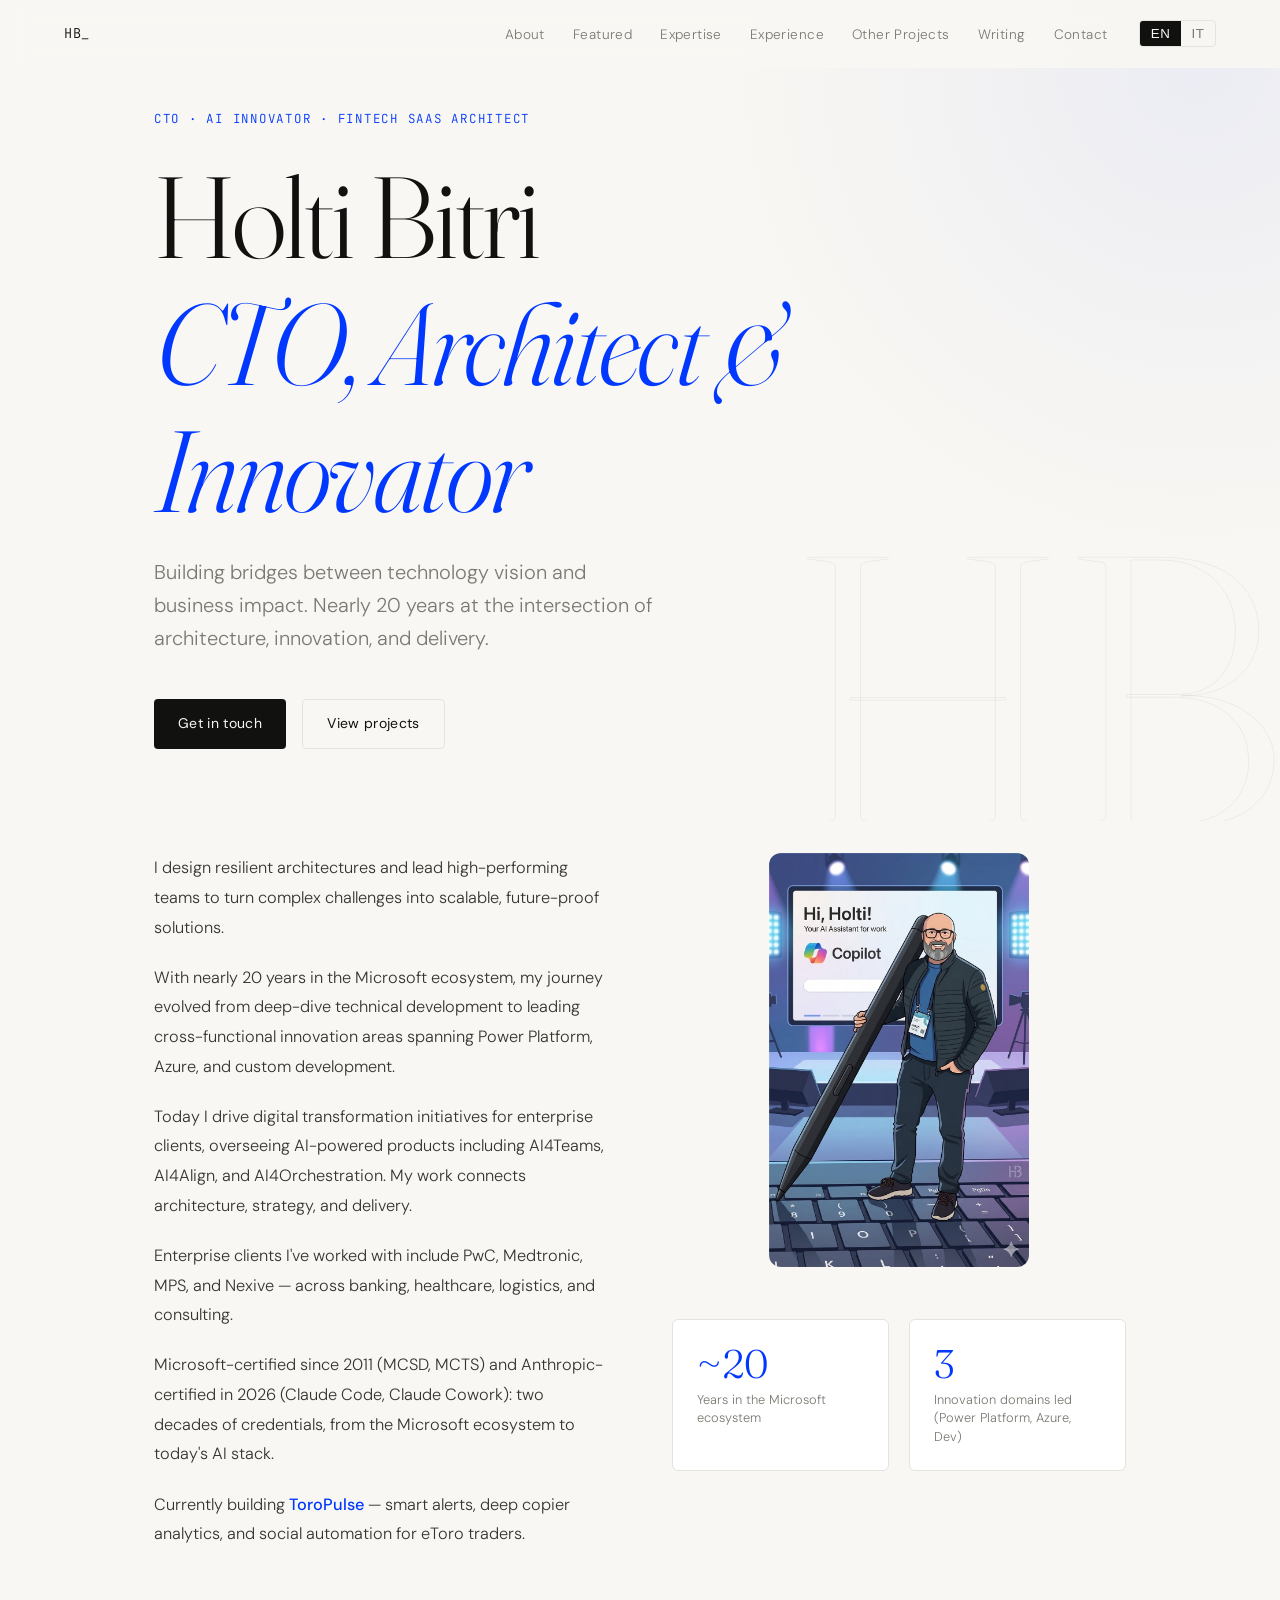
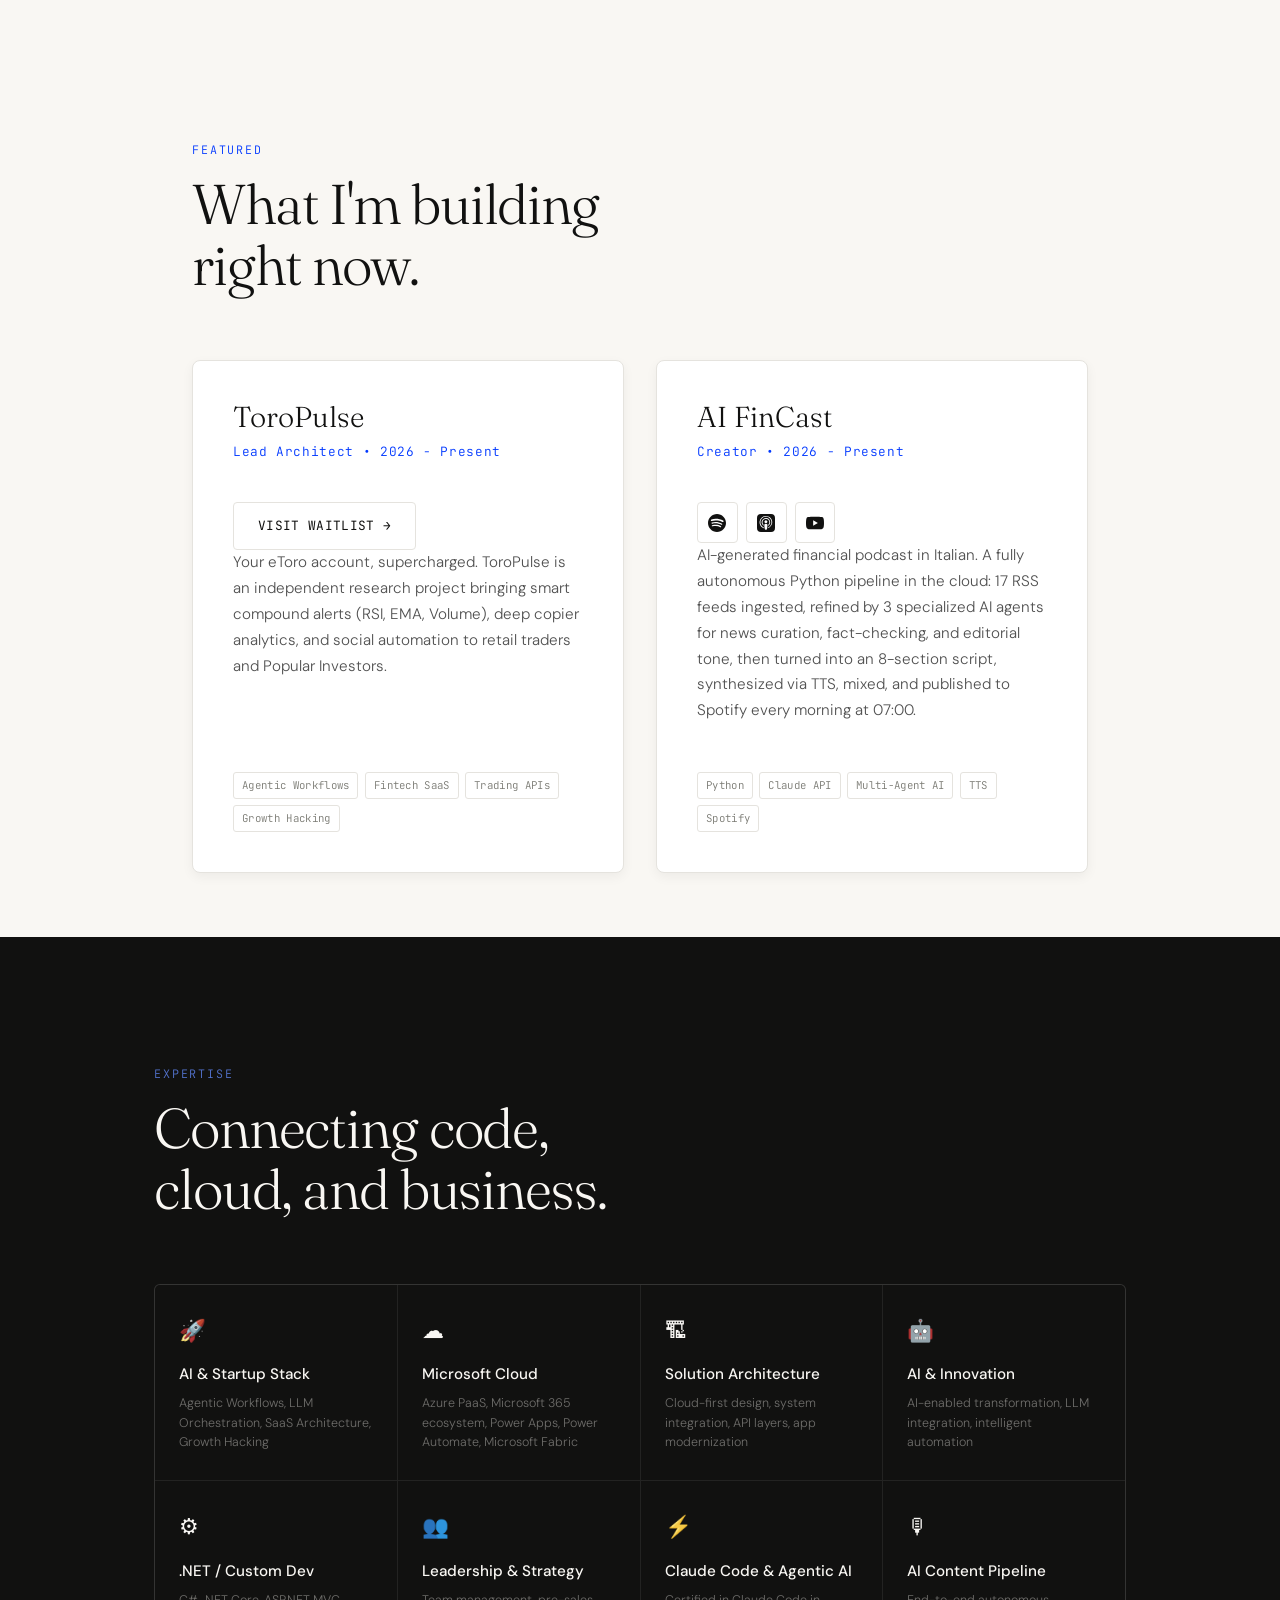
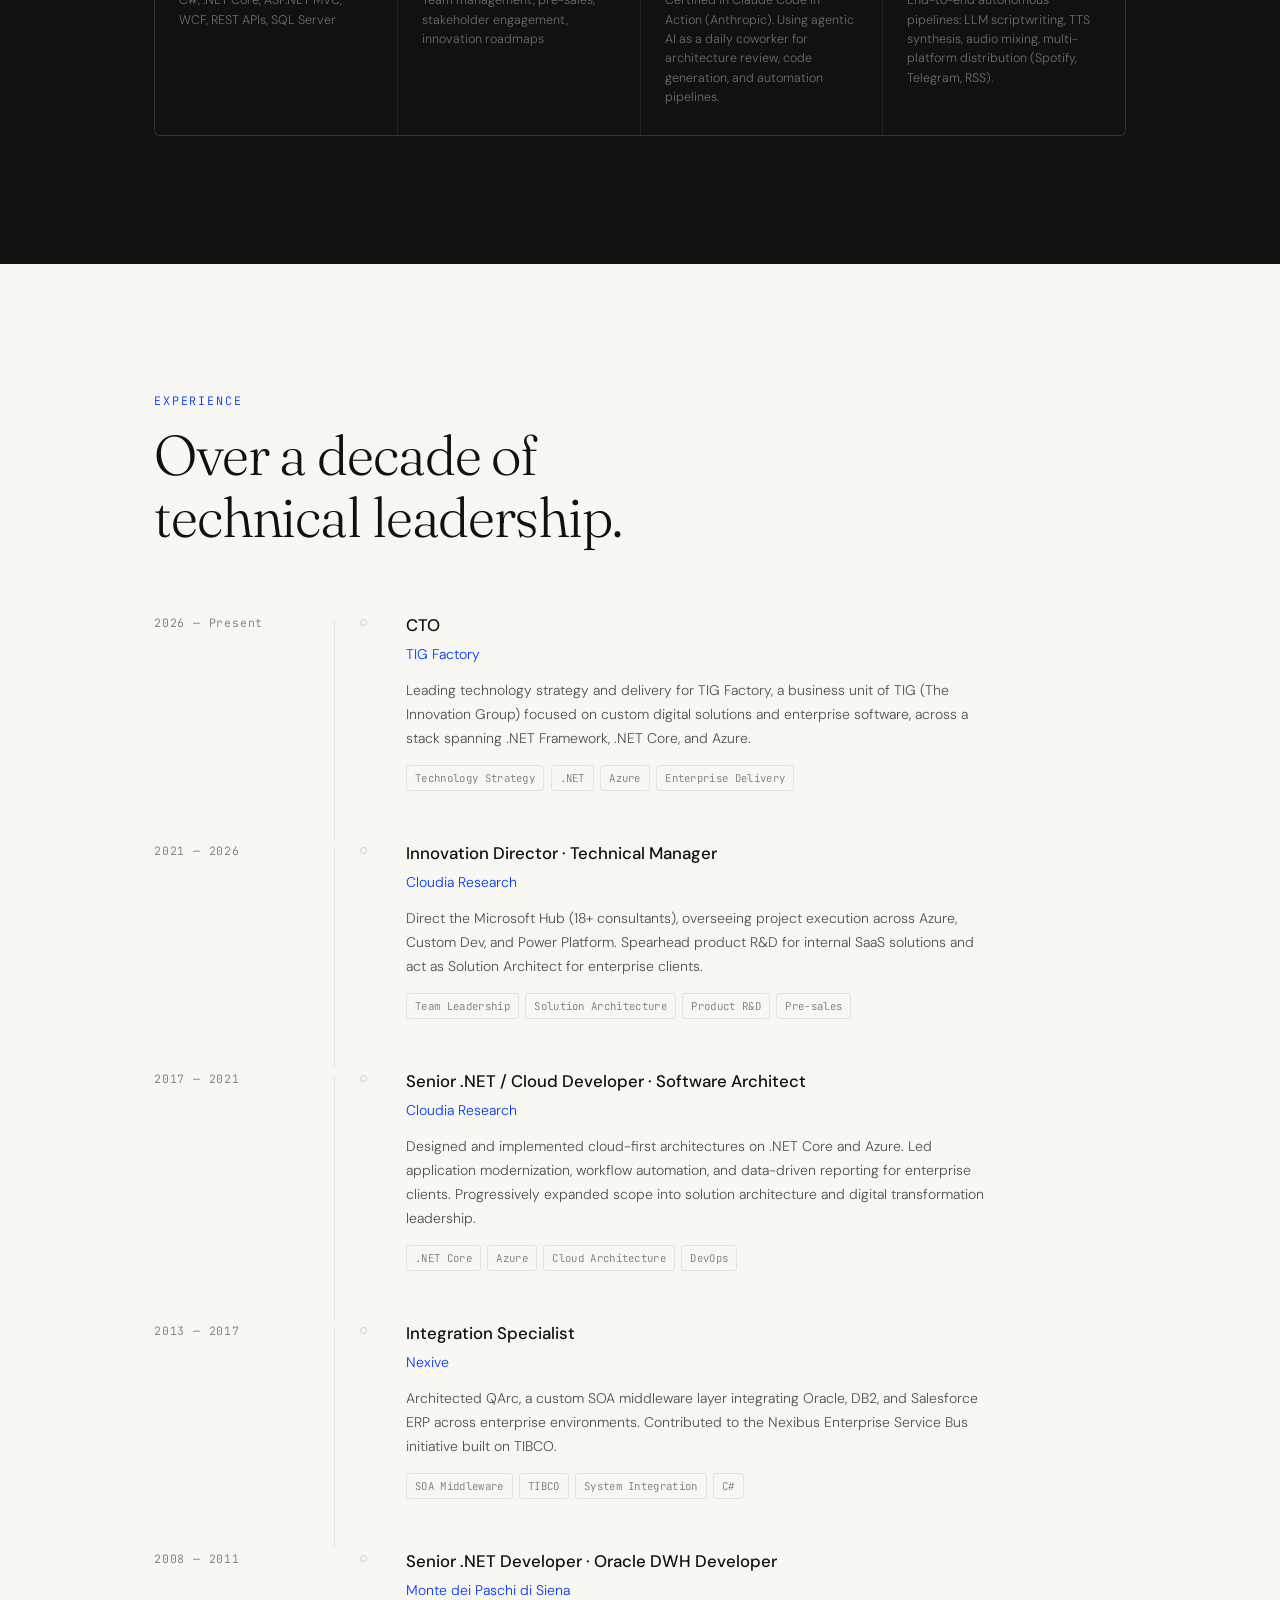
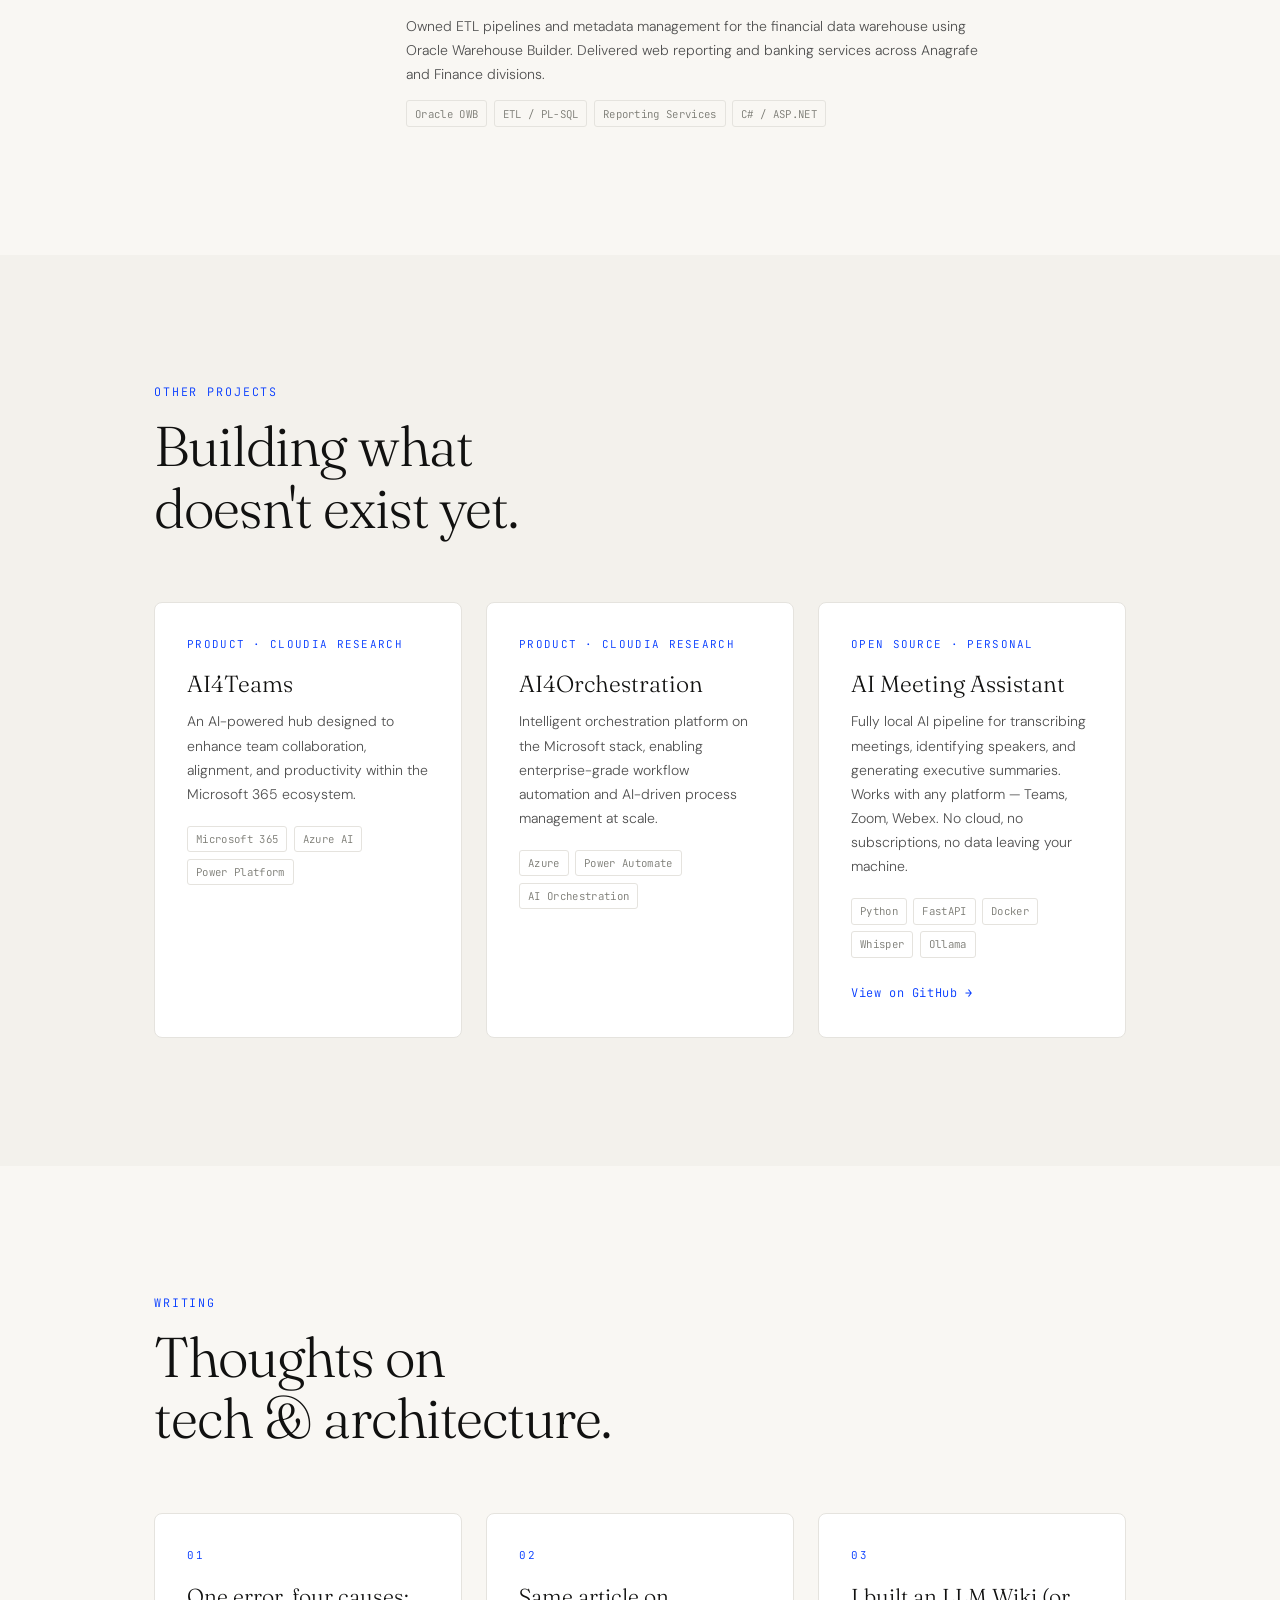
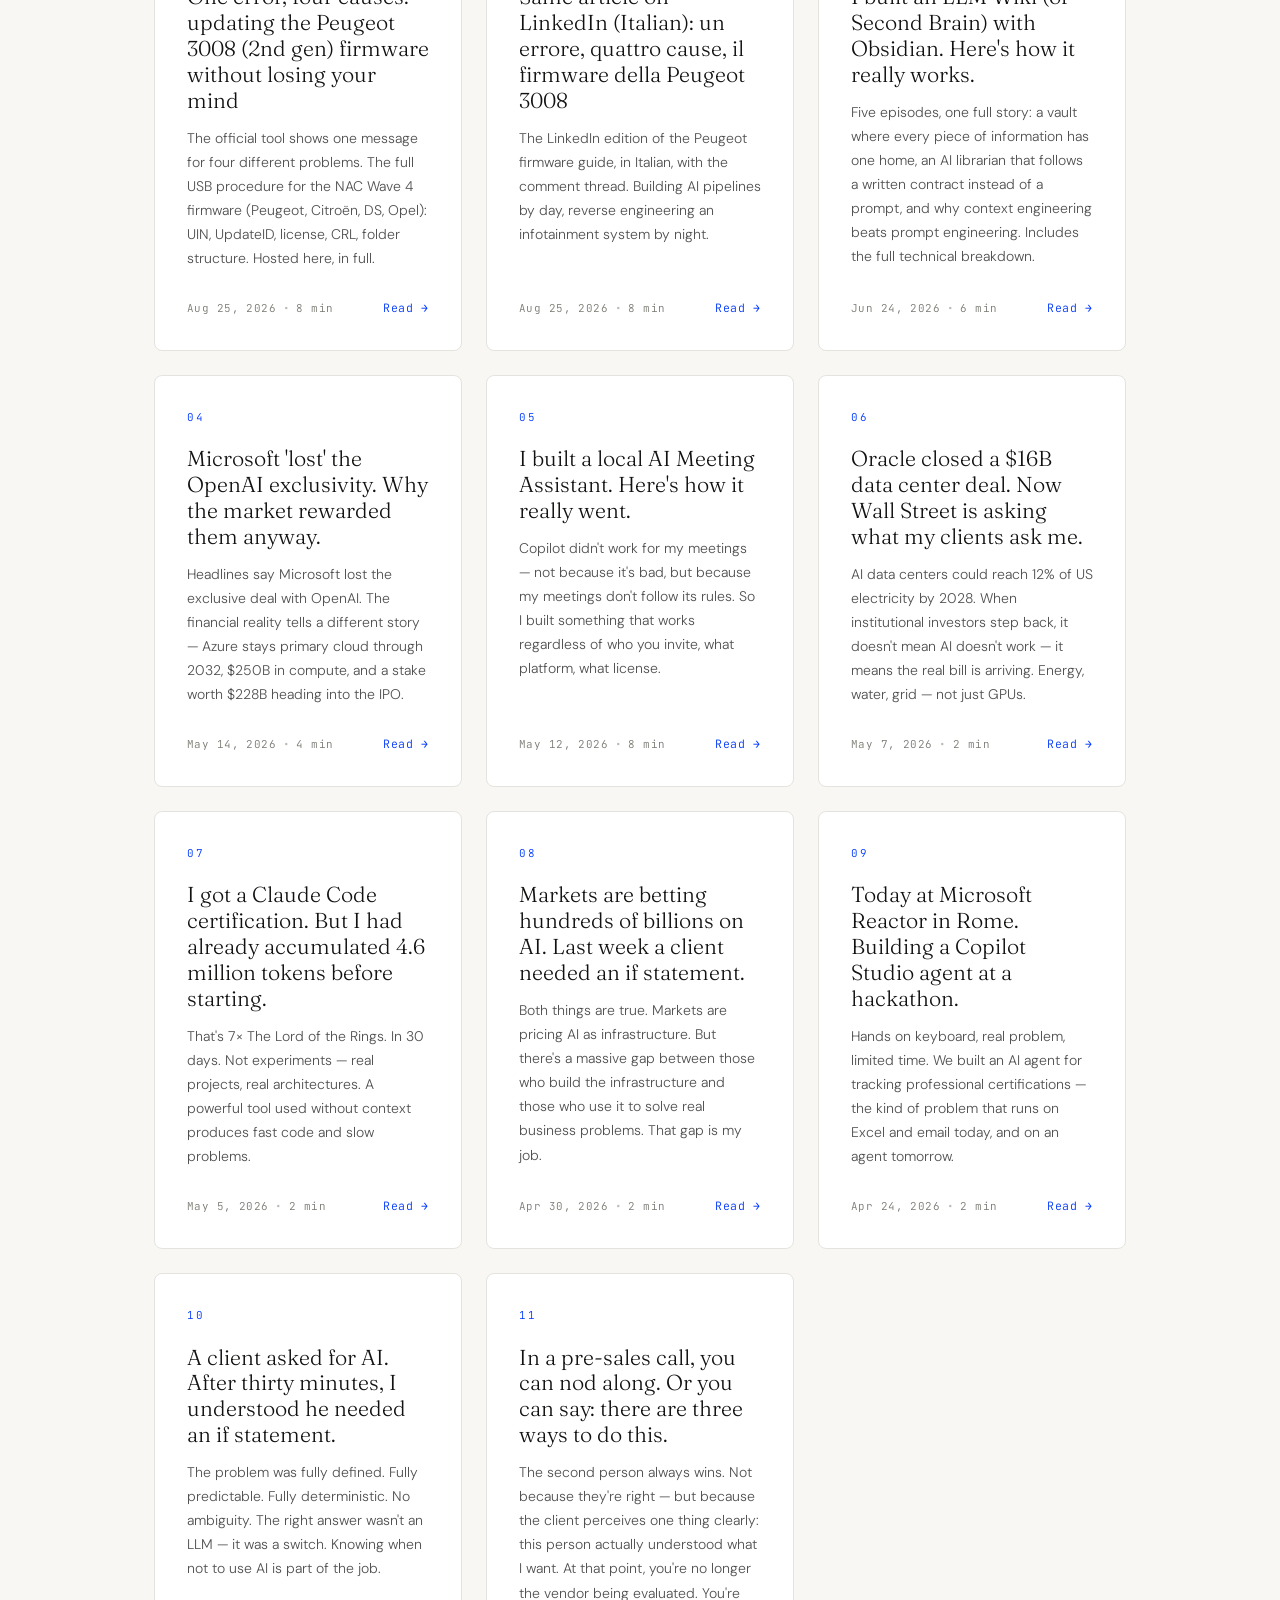
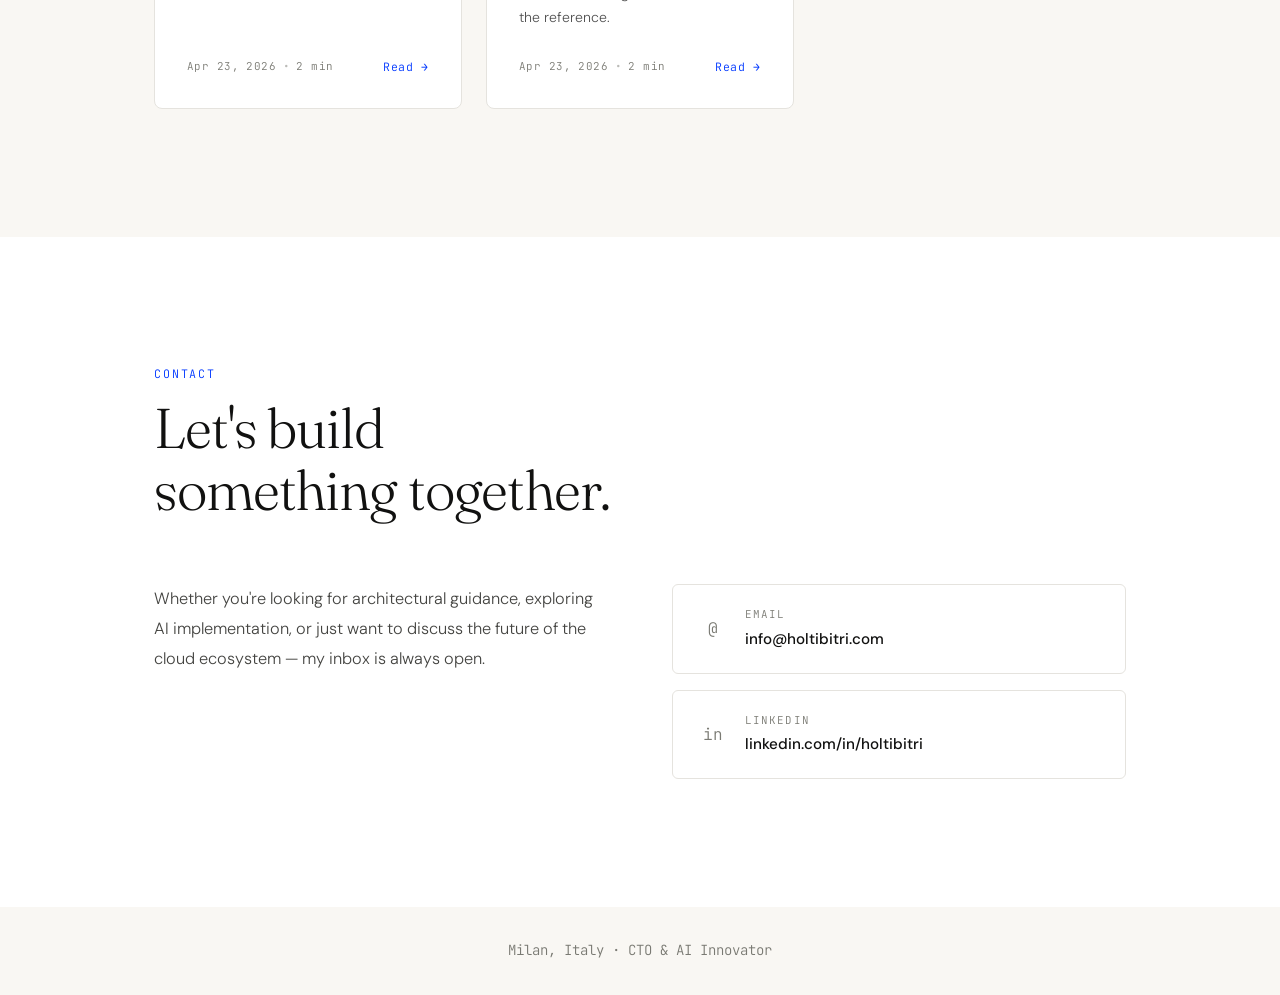
==== index.html @ cdf972e0 "feat: card FinCast con i loghi dei tre canali di ascolto (Spotify, Apple, YouTube) Tre pulsanti icon" ====
<!DOCTYPE html>
<html lang="en">
<head>
  <meta charset="UTF-8">
  <meta name="viewport" content="width=device-width, initial-scale=1.0">
  <title>Holti Bitri — CTO & AI Innovator | Fintech SaaS Architect</title>
  <meta name="description" content="CTO & AI Innovator with nearly 20 years in the Microsoft ecosystem. Building ToroPulse, a fintech SaaS for retail eToro traders, and AI FinCast, an AI-generated financial podcast. Expertise in Azure, .NET, and agentic AI.">
  <link rel="canonical" href="https://holtibitri.com/">
  <link rel="alternate" hreflang="en" href="https://holtibitri.com/">
  <link rel="alternate" hreflang="it" href="https://holtibitri.com/it/">
  <link rel="alternate" hreflang="x-default" href="https://holtibitri.com/">

  <meta property="og:type" content="website">
  <meta property="og:url" content="https://holtibitri.com/">
  <meta property="og:title" content="Holti Bitri — CTO & AI Innovator">
  <meta property="og:description" content="CTO & AI Innovator with nearly 20 years in the Microsoft ecosystem. Building ToroPulse (fintech SaaS for eToro traders) and AI FinCast, an AI-generated financial podcast.">
  <meta property="og:image" content="https://holtibitri.com/avatar.jpg">
  <meta property="og:locale" content="en_US">
  <meta property="og:locale:alternate" content="it_IT">

  <meta name="twitter:card" content="summary_large_image">
  <meta name="twitter:title" content="Holti Bitri — CTO & AI Innovator">
  <meta name="twitter:description" content="CTO & AI Innovator with nearly 20 years in the Microsoft ecosystem. Building ToroPulse (fintech SaaS for eToro traders) and AI FinCast, an AI-generated financial podcast.">
  <meta name="twitter:image" content="https://holtibitri.com/avatar.jpg">

  <link rel="preconnect" href="https://fonts.googleapis.com">
  <link rel="preconnect" href="https://fonts.gstatic.com" crossorigin>
  <link rel="icon" type="image/x-icon" href="/favicon.ico">
  <link rel="icon" type="image/png" sizes="256x256" href="/favicon.ico">
  <link rel="shortcut icon" href="/favicon.ico">
  <link href="https://fonts.googleapis.com/css2?family=Fraunces:ital,opsz,wght@0,9..144,300;0,9..144,400;1,9..144,300&family=DM+Sans:wght@300;400;500&family=JetBrains+Mono:wght@400;500&display=swap" rel="stylesheet">

  <script type="application/ld+json">
  {
    "@context": "https://schema.org",
    "@type": "Person",
    "name": "Holti Bitri",
    "jobTitle": "CTO & AI Innovator",
    "url": "https://holtibitri.com/",
    "image": "https://holtibitri.com/avatar.jpg",
    "email": "mailto:info@holtibitri.com",
    "worksFor": {
      "@type": "Organization",
      "name": "TIG Factory"
    },
    "address": {
      "@type": "PostalAddress",
      "addressLocality": "Milan",
      "addressCountry": "IT"
    },
    "sameAs": [
      "https://linkedin.com/in/holtibitri",
      "https://github.com/holtibitri-arch"
    ]
  }
  </script>

  <link rel="stylesheet" href="/css/site.css">
  <style>
    section { padding: clamp(4rem, 10vw, 8rem) 0; }

    /* ============================================
       HERO
    ============================================ */
    .hero {
      min-height: auto;
      display: flex;
      align-items: flex-start;
      padding-top: clamp(6rem, 12vh, 9rem);
      padding-bottom: clamp(4rem, 8vh, 6rem);
      position: relative;
      overflow: hidden;
    }

    .hero::before {
      content: '';
      position: absolute;
      top: -20%; right: -10%;
      width: 55%; height: 90%;
      background: radial-gradient(ellipse at 70% 30%, rgba(0, 56, 255, 0.055) 0%, transparent 68%);
      pointer-events: none;
    }

    .hero::after {
      content: 'HB';
      position: absolute;
      right: -0.02em;
      bottom: -0.15em;
      font-family: var(--font-display);
      font-size: clamp(14rem, 30vw, 28rem);
      font-weight: 300;
      color: transparent;
      -webkit-text-stroke: 1px rgba(0,0,0,0.05);
      pointer-events: none;
      line-height: 1;
      user-select: none;
    }

    .hero-inner { width: 100%; position: relative; z-index: 1; }

    .hero-eyebrow {
      font-family: var(--font-mono);
      font-size: 0.78rem;
      letter-spacing: 0.14em;
      text-transform: uppercase;
      color: var(--accent);
      margin-bottom: 1.5rem;
      opacity: 0;
      transform: translateY(12px);
      animation: fadeUp 0.7s 0.2s forwards;
    }

    .hero-name {
      font-size: clamp(3.5rem, 9vw, 8.5rem);
      font-weight: 300;
      letter-spacing: -0.025em;
      margin-bottom: 0.2em;
      opacity: 0;
      transform: translateY(16px);
      animation: fadeUp 0.8s 0.35s forwards;
    }
    .hero-name em {
      font-style: italic;
      color: var(--accent);
    }

    .hero-title {
      font-size: clamp(1rem, 2vw, 1.25rem);
      color: var(--muted);
      font-weight: 300;
      max-width: 500px;
      margin-bottom: 2.75rem;
      line-height: 1.65;
      opacity: 0;
      transform: translateY(12px);
      animation: fadeUp 0.7s 0.5s forwards;
    }

    .hero-cta {
      display: flex;
      gap: 1rem;
      flex-wrap: wrap;
      opacity: 0;
      transform: translateY(12px);
      animation: fadeUp 0.7s 0.65s forwards;
    }

    .btn {
      display: inline-flex;
      align-items: center;
      padding: 0.75rem 1.5rem;
      text-decoration: none;
      font-size: 0.875rem;
      font-weight: 400;
      border-radius: 4px;
      transition: all 0.2s;
      letter-spacing: 0.025em;
    }
    .btn-primary { background: var(--text); color: var(--bg); }
    .btn-primary:hover { background: var(--accent); }
    .btn-secondary { border: 1px solid var(--border); color: var(--text); }
    .btn-secondary:hover { border-color: var(--text); }

    .hero-scroll { display: none; }

    /* ============================================
       SECTION HEADER
    ============================================ */
    .section-header { margin-bottom: clamp(2.5rem, 5vw, 4rem); }

    .section-label {
      display: block;
      font-family: var(--font-mono);
      font-size: 0.73rem;
      letter-spacing: 0.16em;
      text-transform: uppercase;
      color: var(--accent);
      margin-bottom: 0.75rem;
    }

    .section-title {
      font-size: clamp(2rem, 5vw, 3.5rem);
      font-weight: 300;
      letter-spacing: -0.02em;
    }

    /* ============================================
       ABOUT
    ============================================ */
    .about-grid {
      display: grid;
      grid-template-columns: 1fr 1fr;
      gap: clamp(2rem, 5vw, 5rem);
      align-items: start;
    }

    .about-avatar-wrap {
      display: flex;
      justify-content: center;
      margin-bottom: 2rem;
    }

    .about-avatar {
      width: auto;
      max-width: 260px;
      height: auto;
      border-radius: 12px;
      display: block;
      transition: transform 0.3s, box-shadow 0.3s;
    }
    .about-avatar:hover {
      transform: translateY(-3px);
      box-shadow: 0 16px 48px rgba(0,0,0,0.15);
    }

    .about-text { font-size: 1.02rem; line-height: 1.82; color: #35352F; }
    .about-text p + p { margin-top: 1.25em; }

    .about-stats {
      display: grid;
      grid-template-columns: 1fr 1fr;
      gap: 1.25rem;
    }

    .stat-card {
      padding: 1.5rem;
      border: 1px solid var(--border);
      border-radius: 6px;
      background: var(--bg-card);
      transition: border-color 0.2s;
    }
    .stat-card:hover { border-color: var(--accent); }

    .stat-number {
      font-family: var(--font-display);
      font-size: 2.5rem;
      font-weight: 300;
      color: var(--accent);
      line-height: 1;
      margin-bottom: 0.4rem;
    }

    .stat-label {
      font-size: 0.8rem;
      color: var(--muted);
      line-height: 1.45;
    }

    /* ============================================
       EXPERTISE (dark section)
    ============================================ */
    #expertise {
      background: var(--text);
      color: var(--bg);
    }
    #expertise .section-label { color: rgba(100, 140, 255, 0.8); }
    #expertise .section-title { color: var(--bg); }

    .expertise-grid {
      display: grid;
      grid-template-columns: repeat(auto-fill, minmax(240px, 1fr));
      gap: 1px;
      border: 1px solid rgba(255,255,255,0.08);
      background: rgba(255,255,255,0.08);
      border-radius: 6px;
      overflow: hidden;
      margin-top: 3rem;
    }

    .expertise-item {
      background: var(--text);
      padding: 1.75rem 1.5rem;
      transition: background 0.22s;
    }
    .expertise-item:hover { background: #1c1c1b; }

    .expertise-icon {
      font-size: 1.35rem;
      margin-bottom: 0.8rem;
      display: block;
      filter: grayscale(0.2);
    }

    .expertise-name {
      font-size: 0.95rem;
      font-weight: 500;
      color: #F9F7F3;
      margin-bottom: 0.4rem;
    }

    .expertise-desc {
      font-size: 0.78rem;
      color: rgba(249, 247, 243, 0.4);
      line-height: 1.55;
    }

    /* ============================================
       EXPERIENCE
    ============================================ */
    .timeline {
      position: relative;
      padding-left: 0;
    }

    .timeline-item {
      display: grid;
      grid-template-columns: 180px 1fr;
      gap: 2rem;
      padding-bottom: 3rem;
      position: relative;
    }
    .timeline-item:last-child { padding-bottom: 0; }

    .timeline-item::after {
      content: '';
      position: absolute;
      left: 180px;
      top: 0.55rem;
      bottom: 0;
      width: 1px;
      background: var(--border);
    }
    .timeline-item:last-child::after { display: none; }

    .timeline-left { padding-top: 0.1rem; }

    .timeline-date {
      font-family: var(--font-mono);
      font-size: 0.72rem;
      color: var(--muted);
      letter-spacing: 0.07em;
      white-space: nowrap;
    }

    .timeline-right {
      padding-left: 2.5rem;
      position: relative;
    }
    .timeline-right::before {
      content: '';
      position: absolute;
      left: -0.4rem;
      top: 0.5rem;
      width: 7px; height: 7px;
      border-radius: 50%;
      background: var(--bg);
      border: 1.5px solid #ccc;
      z-index: 1;
      transition: border-color 0.2s, background 0.2s;
    }
    .timeline-item:hover .timeline-right::before {
      border-color: var(--accent);
      background: var(--accent);
    }

    .timeline-role { font-size: 1.05rem; font-weight: 500; margin-bottom: 0.2rem; }
    .timeline-company { font-size: 0.875rem; color: var(--accent); margin-bottom: 0.7rem; }

    .timeline-desc {
      font-size: 0.875rem;
      color: #505050;
      line-height: 1.72;
      max-width: 580px;
    }

    .timeline-tags {
      display: flex;
      flex-wrap: wrap;
      gap: 0.4rem;
      margin-top: 0.9rem;
    }

    .tag {
      font-family: var(--font-mono);
      font-size: 0.67rem;
      padding: 0.2rem 0.5rem;
      border: 1px solid var(--border);
      border-radius: 3px;
      color: var(--muted);
      letter-spacing: 0.03em;
    }

    /* ============================================
       PROJECTS
    ============================================ */
    #projects { background: #F3F1EC; }

    .projects-grid {
      display: grid;
      grid-template-columns: repeat(auto-fill, minmax(300px, 1fr));
      gap: 1.5rem;
      margin-top: 3rem;
    }

    .project-card {
      background: var(--bg-card);
      border: 1px solid var(--border);
      border-radius: 8px;
      padding: 2rem;
      transition: transform 0.22s, box-shadow 0.22s;
    }
    .project-card:hover {
      transform: translateY(-4px);
      box-shadow: 0 16px 48px rgba(0,0,0,0.07);
    }

    .project-type {
      font-family: var(--font-mono);
      font-size: 0.68rem;
      letter-spacing: 0.12em;
      text-transform: uppercase;
      color: var(--accent);
      margin-bottom: 1rem;
    }

    .project-title {
      font-family: var(--font-display);
      font-size: 1.45rem;
      font-weight: 300;
      margin-bottom: 0.75rem;
      line-height: 1.2;
    }

    .project-desc {
      font-size: 0.875rem;
      color: #505050;
      line-height: 1.72;
      margin-bottom: 1.25rem;
    }

    .project-stack { display: flex; flex-wrap: wrap; gap: 0.4rem; }

    /* ============================================
       FEATURED PROJECTS
    ============================================ */
    .featured-grid {
      display: grid;
      grid-template-columns: 1fr 1fr;
      gap: 2rem;
    }

    .featured-card {
      border: 1px solid var(--border);
      border-radius: 8px;
      padding: 2.5rem;
      background-color: var(--bg-card);
      transition: box-shadow 0.3s;
      box-shadow: 0 4px 12px rgba(0,0,0,0.05);
      display: flex;
      flex-direction: column;
    }
    .featured-card:hover { box-shadow: 0 16px 48px rgba(0,0,0,0.07); }
    .featured-card .timeline-tags { margin-top: auto; padding-top: 1.5rem; }

    /* ============================================
       CONTACT
    ============================================ */
    .contact-inner {
      display: grid;
      grid-template-columns: 1fr 1fr;
      gap: clamp(2rem, 5vw, 5rem);
      align-items: start;
    }

    .contact-text { font-size: 1.02rem; color: #444441; line-height: 1.82; }

    .contact-links { display: flex; flex-direction: column; gap: 1rem; }
    .contact-link {
      display: flex;
      align-items: center;
      gap: 1rem;
      padding: 1.25rem 1.5rem;
      border: 1px solid var(--border);
      border-radius: 6px;
      text-decoration: none;
      color: var(--text);
      background: var(--bg-card);
      transition: all 0.2s;
    }
    .contact-link:hover { border-color: var(--accent); }
    .contact-link:hover .contact-link-value { color: var(--accent); }

    .contact-link-icon {
      font-family: var(--font-mono);
      font-size: 1rem;
      width: 2rem;
      text-align: center;
      flex-shrink: 0;
      color: var(--muted);
    }

    .contact-link-info { flex: 1; }
    .contact-link-label {
      display: block;
      font-family: var(--font-mono);
      font-size: 0.68rem;
      letter-spacing: 0.1em;
      color: var(--muted);
      text-transform: uppercase;
      margin-bottom: 0.2rem;
    }
    .contact-link-value {
      display: block;
      font-size: 0.95rem;
      font-weight: 500;
      transition: color 0.2s;
    }

    /* ============================================
       ANIMATIONS
    ============================================ */
    @keyframes fadeUp {
      from { opacity: 0; transform: translateY(16px); }
      to   { opacity: 1; transform: translateY(0); }
    }
    .reveal {
      opacity: 0;
      transform: translateY(20px);
      transition: opacity 0.8s ease-out, transform 0.8s ease-out;
    }
    .reveal.visible { opacity: 1; transform: translateY(0); }

    /* ============================================
       WRITING
    ============================================ */
    .writing-grid {
      display: grid;
      grid-template-columns: repeat(auto-fill, minmax(300px, 1fr));
      gap: 1.5rem;
      margin-top: 3rem;
    }

    .writing-item {
      display: flex;
      flex-direction: column;
      background: var(--bg-card);
      border: 1px solid var(--border);
      border-radius: 8px;
      padding: 2rem;
      text-decoration: none;
      color: var(--text);
      transition: transform 0.22s, box-shadow 0.22s, border-color 0.22s;
    }
    .writing-item:hover {
      transform: translateY(-4px);
      box-shadow: 0 16px 48px rgba(0,0,0,0.07);
      border-color: var(--accent);
    }

    .writing-number {
      font-family: var(--font-mono);
      font-size: 0.68rem;
      letter-spacing: 0.14em;
      color: var(--accent);
      margin-bottom: 1.25rem;
    }

    .writing-title {
      font-family: var(--font-display);
      font-size: 1.35rem;
      font-weight: 300;
      line-height: 1.2;
      margin-bottom: 0.75rem;
      color: var(--text);
    }

    .writing-excerpt {
      font-size: 0.875rem;
      color: #505050;
      line-height: 1.72;
      flex: 1;
      margin-bottom: 1.75rem;
    }

    .writing-footer {
      display: flex;
      justify-content: space-between;
      align-items: center;
      margin-top: auto;
    }

    .writing-meta {
      display: flex;
      gap: 0.4rem;
      font-family: var(--font-mono);
      font-size: 0.68rem;
      color: var(--muted);
      letter-spacing: 0.04em;
    }

    .writing-cta {
      font-family: var(--font-mono);
      font-size: 0.72rem;
      color: var(--accent);
      letter-spacing: 0.06em;
      transition: letter-spacing 0.2s;
    }
    .writing-item:hover .writing-cta { letter-spacing: 0.1em; }

    .writing-empty {
      color: var(--muted);
      font-size: 0.875rem;
      font-style: italic;
      grid-column: 1 / -1;
    }

    /* ============================================
       RESPONSIVE
    ============================================ */
    @media (max-width: 768px) {
      .about-grid, .contact-inner, .featured-grid { grid-template-columns: 1fr; gap: 2.5rem; }
      .timeline-item { grid-template-columns: 1fr; gap: 0.25rem; }
      .timeline-item::after { display: none; }
      .timeline-right { padding-left: 1.25rem; }
    }
    @media (max-width: 480px) {
      .about-stats { grid-template-columns: 1fr 1fr; }
      .hero::after { display: none; }
    }
  </style>
  <script defer src="https://cloud.umami.is/script.js" data-website-id="4d89a1e3-8961-4b64-9579-4c118118822f"></script>
</head>
<body>

  <nav id="navbar">
    <a href="#" class="nav-logo">HB_</a>
    <div class="nav-right">
      <ul class="nav-links">
        <li><a href="#about" data-en="About" data-it="Chi sono">About</a></li>
        <li><a href="#featured-project" data-en="Featured" data-it="In Evidenza">Featured</a></li>
        <li><a href="#expertise" data-en="Expertise" data-it="Competenze">Expertise</a></li>
        <li><a href="#experience" data-en="Experience" data-it="Esperienza">Experience</a></li>
        <li><a href="#projects" data-en="Other Projects" data-it="Altri Progetti">Other Projects</a></li>
        <li><a href="#writing" data-en="Writing" data-it="Articoli">Writing</a></li>
        <li><a href="#contact" data-en="Contact" data-it="Contatti">Contact</a></li>
      </ul>
      <div class="lang-toggle">
        <button class="lang-btn active" data-lang="en">EN</button>
        <button class="lang-btn" data-lang="it">IT</button>
      </div>
    </div>
  </nav>

  <header id="home" class="hero">
    <div class="container hero-inner">
      <p class="hero-eyebrow" data-en="CTO &middot; AI Innovator &middot; Fintech SaaS Architect" data-it="CTO &middot; AI Innovator &middot; Architetto SaaS Fintech">
        CTO &middot; AI Innovator &middot; Fintech SaaS Architect
      </p>
      <h1 class="hero-name">
        Holti Bitri<br><em>CTO, Architect &amp; Innovator</em>
      </h1>
      <p class="hero-title" data-en="Building bridges between technology vision and business impact. Nearly 20 years at the intersection of architecture, innovation, and delivery." data-it="Connettere visione tecnologica e impatto sul business. Quasi vent'anni all'intersezione tra architettura, innovazione e delivery.">
        Building bridges between technology vision and business impact. Nearly 20 years at the intersection of architecture, innovation, and delivery.
      </p>
      <div class="hero-cta">
        <a href="#contact" class="btn btn-primary" data-en="Get in touch" data-it="Contattami">Get in touch</a>
        <a href="#featured-project" class="btn btn-secondary" data-en="View projects" data-it="Vedi progetti">View projects</a>
      </div>
    </div>
  </header>

  <section id="about" style="padding-top: 2rem;">
    <div class="container">
      <div class="about-grid">
        <div class="about-text reveal">
          <p data-en="I design resilient architectures and lead high-performing teams to turn complex challenges into scalable, future-proof solutions." data-it="Progetto architetture resilienti e guido team ad alte prestazioni per trasformare sfide complesse in soluzioni scalabili e a prova di futuro.">
            I design resilient architectures and lead high-performing teams to turn complex challenges into scalable, future-proof solutions.
          </p>
          <p data-en="With nearly 20 years in the Microsoft ecosystem, my journey evolved from deep-dive technical development to leading cross-functional innovation areas spanning Power Platform, Azure, and custom development." data-it="Con quasi vent'anni nell'ecosistema Microsoft, il mio percorso si è evoluto dallo sviluppo tecnico profondo alla guida di aree di innovazione cross-funzionali su Power Platform, Azure e sviluppo custom.">
            With nearly 20 years in the Microsoft ecosystem, my journey evolved from deep-dive technical development to leading cross-functional innovation areas spanning Power Platform, Azure, and custom development.
          </p>
          <p data-en="Today I drive digital transformation initiatives for enterprise clients, overseeing AI-powered products including AI4Teams, AI4Align, and AI4Orchestration. My work connects architecture, strategy, and delivery." data-it="Oggi coordino iniziative di trasformazione digitale per clienti enterprise, supervisionando prodotti AI come AI4Teams, AI4Align e AI4Orchestration. Il mio lavoro connette architettura, strategia e delivery.">
            Today I drive digital transformation initiatives for enterprise clients, overseeing AI-powered products including AI4Teams, AI4Align, and AI4Orchestration. My work connects architecture, strategy, and delivery.
          </p>
          <p data-en="Enterprise clients I've worked with include PwC, Medtronic, MPS, and Nexive &mdash; across banking, healthcare, logistics, and consulting." data-it="Tra i clienti enterprise con cui ho lavorato: PwC, Medtronic, MPS e Nexive &mdash; nei settori banking, healthcare, logistica e consulenza.">
            Enterprise clients I've worked with include PwC, Medtronic, MPS, and Nexive &mdash; across banking, healthcare, logistics, and consulting.
          </p>
          <p data-en="Microsoft-certified since 2011 (MCSD, MCTS) and Anthropic-certified in 2026 (Claude Code, Claude Cowork): two decades of credentials, from the Microsoft ecosystem to today's AI stack." data-it="Certificato Microsoft dal 2011 (MCSD, MCTS) e Anthropic nel 2026 (Claude Code, Claude Cowork): vent'anni di credenziali, dall'ecosistema Microsoft allo stack AI di oggi.">
            Microsoft-certified since 2011 (MCSD, MCTS) and Anthropic-certified in 2026 (Claude Code, Claude Cowork): two decades of credentials, from the Microsoft ecosystem to today's AI stack.
          </p>
          <p data-en="Currently building <a href='https://toropulse.app' target='_blank' style='color: var(--accent); text-decoration: none; font-weight: 500;'>ToroPulse</a> — smart alerts, deep copier analytics, and social automation for eToro traders." data-it="Attualmente sviluppo <a href='https://toropulse.app' target='_blank' style='color: var(--accent); text-decoration: none; font-weight: 500;'>ToroPulse</a> — alert intelligenti, analytics avanzate e automazione social per i trader su eToro.">
            Currently building <a href='https://toropulse.app' target='_blank' style='color: var(--accent); text-decoration: none; font-weight: 500;'>ToroPulse</a> — smart alerts, deep copier analytics, and social automation for eToro traders.
          </p>
        </div>
        
        <div class="about-stats reveal" style="transition-delay:0.15s">
          <div class="about-avatar-wrap" style="grid-column: 1 / -1;">
            <img src="/avatar.jpg" alt="Holti Bitri — CTO, Architect & Innovator" class="about-avatar">
          </div>
          <div class="stat-card">
            <div class="stat-number">~20</div>
            <div class="stat-label" data-en="Years in the Microsoft ecosystem" data-it="Anni nell'ecosistema Microsoft">Years in the Microsoft ecosystem</div>
          </div>
          <div class="stat-card">
            <div class="stat-number">3</div>
            <div class="stat-label" data-en="Innovation domains led (Power Platform, Azure, Dev)" data-it="Domini Innovation guidati (Power Platform, Azure, Dev)">Innovation domains led (Power Platform, Azure, Dev)</div>
          </div>
        </div>
      </div>
    </div>
  </section>

  <div class="section-divider"></div>

  <section id="featured-project" class="reveal" style="padding: 4rem 10%; background-color: var(--bg);">
    <div class="container">
      <div class="section-header">
        <span class="section-label" data-en="Featured" data-it="In Evidenza">Featured</span>
        <h2 class="section-title" data-en="What I'm building<br>right now." data-it="Cosa sto costruendo<br>ora.">What I'm building<br>right now.</h2>
      </div>
      <div class="featured-grid">
        <div class="featured-card">
          <div style="display: flex; justify-content: space-between; align-items: flex-start; flex-wrap: wrap; gap: 1rem;">
            <div>
              <h3 style="font-family: var(--font-display); font-size: 1.8rem; color: var(--text); margin-bottom: 0.5rem;">ToroPulse</h3>
              <p style="color: var(--accent); font-family: var(--font-mono); font-size: 0.8rem; margin-bottom: 1.5rem; letter-spacing: 0.05em;" data-en="Lead Architect • 2026 - Present" data-it="Lead Architect • 2026 - Present">Lead Architect • 2026 - Present</p>
            </div>
            <a href="https://toropulse.app" target="_blank" class="btn btn-secondary" style="font-family: var(--font-mono); font-size: 0.8rem; text-transform: uppercase;">Visit Waitlist &rarr;</a>
          </div>
          <p style="color: #505050; line-height: 1.7; margin-bottom: 1.5rem; font-size: 0.95rem;" data-en="Your eToro account, supercharged. ToroPulse is an independent research project bringing smart compound alerts (RSI, EMA, Volume), deep copier analytics, and social automation to retail traders and Popular Investors." data-it="Il tuo account eToro, potenziato. ToroPulse è un progetto di ricerca indipendente che porta alert tecnici composti (RSI, EMA, Volume), analytics avanzate sul copier e automazione social ai trader retail e Popular Investors.">
            Your eToro account, supercharged. ToroPulse is an independent research project bringing smart compound alerts (RSI, EMA, Volume), deep copier analytics, and social automation to retail traders and Popular Investors.
          </p>
          <div class="timeline-tags">
            <span class="tag">Agentic Workflows</span>
            <span class="tag">Fintech SaaS</span>
            <span class="tag">Trading APIs</span>
            <span class="tag">Growth Hacking</span>
          </div>
        </div>

        <div class="featured-card">
          <div style="display: flex; justify-content: space-between; align-items: flex-start; flex-wrap: wrap; gap: 1rem;">
            <div>
              <h3 style="font-family: var(--font-display); font-size: 1.8rem; color: var(--text); margin-bottom: 0.5rem;">AI FinCast</h3>
              <p style="color: var(--accent); font-family: var(--font-mono); font-size: 0.8rem; margin-bottom: 1.5rem; letter-spacing: 0.05em;" data-en="Creator • 2026 - Present" data-it="Creator • 2026 - Present">Creator • 2026 - Present</p>
            </div>
            <div style="display: flex; gap: 0.5rem; flex-wrap: wrap;">
              <a href="https://open.spotify.com/show/033j5ueQUdbVL57XTdu9TF" target="_blank" rel="noopener noreferrer" class="btn btn-secondary" style="padding: 0.65rem;" aria-label="FinCast AI - Spotify" title="Spotify"><svg width="18" height="18" viewBox="0 0 24 24" aria-hidden="true" focusable="false" fill="currentColor"><path d="M12 0C5.4 0 0 5.4 0 12s5.4 12 12 12 12-5.4 12-12S18.66 0 12 0zm5.521 17.34c-.24.359-.66.48-1.021.24-2.82-1.74-6.36-2.101-10.561-1.141-.418.122-.779-.179-.899-.539-.12-.421.18-.78.54-.9 4.56-1.021 8.52-.6 11.64 1.32.42.18.479.659.301 1.02zm1.44-3.3c-.301.42-.841.6-1.262.3-3.239-1.98-8.159-2.58-11.939-1.38-.479.12-1.02-.12-1.14-.6-.12-.48.12-1.021.6-1.141C9.6 9.9 15 10.561 18.72 12.84c.361.181.54.78.241 1.2zm.12-3.36C15.24 8.4 8.82 8.16 5.16 9.301c-.6.179-1.2-.181-1.38-.721-.18-.601.18-1.2.72-1.381 4.26-1.26 11.28-1.02 15.721 1.621.539.3.719 1.02.419 1.56-.299.421-1.02.599-1.559.3z"/></svg></a>
              <a href="https://podcasts.apple.com/us/podcast/fincast-ai/id6807076540" target="_blank" rel="noopener noreferrer" class="btn btn-secondary" style="padding: 0.65rem;" aria-label="FinCast AI - Apple Podcasts" title="Apple Podcasts"><svg width="18" height="18" viewBox="0 0 24 24" aria-hidden="true" focusable="false" fill="currentColor"><path d="M5.34 0A5.328 5.328 0 000 5.34v13.32A5.328 5.328 0 005.34 24h13.32A5.328 5.328 0 0024 18.66V5.34A5.328 5.328 0 0018.66 0zm6.525 2.568c2.336 0 4.448.902 6.056 2.587 1.224 1.272 1.912 2.619 2.264 4.392.12.59.12 2.2.007 2.864a8.506 8.506 0 01-3.24 5.296c-.608.46-2.096 1.261-2.336 1.261-.088 0-.096-.091-.056-.46.072-.592.144-.715.48-.856.536-.224 1.448-.874 2.008-1.435a7.644 7.644 0 002.008-3.536c.208-.824.184-2.656-.048-3.504-.728-2.696-2.928-4.792-5.624-5.352-.784-.16-2.208-.16-3 0-2.728.56-4.984 2.76-5.672 5.528-.184.752-.184 2.584 0 3.336.456 1.832 1.64 3.512 3.192 4.512.304.2.672.408.824.472.336.144.408.264.472.856.04.36.03.464-.056.464-.056 0-.464-.176-.896-.384l-.04-.03c-2.472-1.216-4.056-3.274-4.632-6.012-.144-.706-.168-2.392-.03-3.04.36-1.74 1.048-3.1 2.192-4.304 1.648-1.737 3.768-2.656 6.128-2.656zm.134 2.81c.409.004.803.04 1.106.106 2.784.62 4.76 3.408 4.376 6.174-.152 1.114-.536 2.03-1.216 2.88-.336.43-1.152 1.15-1.296 1.15-.023 0-.048-.272-.048-.603v-.605l.416-.496c1.568-1.878 1.456-4.502-.256-6.224-.664-.67-1.432-1.064-2.424-1.246-.64-.118-.776-.118-1.448-.008-1.02.167-1.81.562-2.512 1.256-1.72 1.704-1.832 4.342-.264 6.222l.413.496v.608c0 .336-.027.608-.06.608-.03 0-.264-.16-.512-.36l-.034-.011c-.832-.664-1.568-1.842-1.872-2.997-.184-.698-.184-2.024.008-2.72.504-1.878 1.888-3.335 3.808-4.019.41-.145 1.133-.22 1.814-.211zm-.13 2.99c.31 0 .62.06.844.178.488.253.888.745 1.04 1.259.464 1.578-1.208 2.96-2.72 2.254h-.015c-.712-.331-1.096-.956-1.104-1.77 0-.733.408-1.371 1.112-1.745.224-.117.534-.176.844-.176zm-.011 4.728c.988-.004 1.706.349 1.97.97.198.464.124 1.932-.218 4.302-.232 1.656-.36 2.074-.68 2.356-.44.39-1.064.498-1.656.288h-.003c-.716-.257-.87-.605-1.164-2.644-.341-2.37-.416-3.838-.218-4.302.262-.616.974-.966 1.97-.97z"/></svg></a>
              <a href="https://youtube.com/playlist?list=PL62zLK--DCehR0PF5Pl2Ok9Ay8Voc3Zw4" target="_blank" rel="noopener noreferrer" class="btn btn-secondary" style="padding: 0.65rem;" aria-label="FinCast AI - YouTube" title="YouTube"><svg width="18" height="18" viewBox="0 0 24 24" aria-hidden="true" focusable="false" fill="currentColor"><path d="M23.498 6.186a3.016 3.016 0 0 0-2.122-2.136C19.505 3.545 12 3.545 12 3.545s-7.505 0-9.377.505A3.017 3.017 0 0 0 .502 6.186C0 8.07 0 12 0 12s0 3.93.502 5.814a3.016 3.016 0 0 0 2.122 2.136c1.871.505 9.376.505 9.376.505s7.505 0 9.377-.505a3.015 3.015 0 0 0 2.122-2.136C24 15.93 24 12 24 12s0-3.93-.502-5.814zM9.545 15.568V8.432L15.818 12l-6.273 3.568z"/></svg></a>
            </div>
          </div>
          <p style="color: #505050; line-height: 1.7; margin-bottom: 1.5rem; font-size: 0.95rem;" data-en="AI-generated financial podcast in Italian. A fully autonomous Python pipeline in the cloud: 17 RSS feeds ingested, refined by 3 specialized AI agents for news curation, fact-checking, and editorial tone, then turned into an 8-section script, synthesized via TTS, mixed, and published to Spotify every morning at 07:00." data-it="Podcast finanziario AI-generated in italiano. Pipeline Python completamente autonoma nel cloud: 17 feed RSS ingeriti e affinati da 3 agenti AI specializzati per selezione notizie, verifica dei fatti e tono editoriale, poi trasformati in uno script in 8 sezioni, sintesi TTS, mixing audio e pubblicazione su Spotify ogni mattina alle 07:00.">
            AI-generated financial podcast in Italian. A fully autonomous Python pipeline in the cloud: 17 RSS feeds ingested, refined by 3 specialized AI agents for news curation, fact-checking, and editorial tone, then turned into an 8-section script, synthesized via TTS, mixed, and published to Spotify every morning at 07:00.
          </p>
          <div class="timeline-tags">
            <span class="tag">Python</span>
            <span class="tag">Claude API</span>
            <span class="tag">Multi-Agent AI</span>
            <span class="tag">TTS</span>
            <span class="tag">Spotify</span>
          </div>
        </div>
      </div>
    </div>
  </section>

  <section id="expertise">
    <div class="container">
      <div class="section-header reveal">
        <span class="section-label" data-en="Expertise" data-it="Competenze">Expertise</span>
        <h2 class="section-title" data-en="Connecting code,<br>cloud, and business." data-it="Connettere codice,<br>cloud e business.">Connecting code,<br>cloud, and business.</h2>
      </div>
      <div class="expertise-grid reveal">
        
        <div class="expertise-item">
          <span class="expertise-icon">🚀</span>
          <div class="expertise-name" data-en="AI &amp; Startup Stack" data-it="AI &amp; Startup Stack">AI &amp; Startup Stack</div>
          <div class="expertise-desc" data-en="Agentic Workflows, LLM Orchestration, SaaS Architecture, Growth Hacking" data-it="Agentic Workflows, LLM Orchestration, Architettura SaaS, Growth Hacking">Agentic Workflows, LLM Orchestration, SaaS Architecture, Growth Hacking</div>
        </div>

        <div class="expertise-item">
          <span class="expertise-icon">☁</span>
          <div class="expertise-name" data-en="Microsoft Cloud" data-it="Microsoft Cloud">Microsoft Cloud</div>
          <div class="expertise-desc" data-en="Azure PaaS, Microsoft 365 ecosystem, Power Apps, Power Automate, Microsoft Fabric" data-it="Azure PaaS, ecosistema Microsoft 365, Power Apps, Power Automate, Microsoft Fabric">Azure PaaS, Microsoft 365 ecosystem, Power Apps, Power Automate, Microsoft Fabric</div>
        </div>
        <div class="expertise-item">
          <span class="expertise-icon">🏗</span>
          <div class="expertise-name" data-en="Solution Architecture" data-it="Solution Architecture">Solution Architecture</div>
          <div class="expertise-desc" data-en="Cloud-first design, system integration, API layers, app modernization" data-it="Design cloud-first, integrazione sistemi, layer API, modernizzazione app">Cloud-first design, system integration, API layers, app modernization</div>
        </div>
        <div class="expertise-item">
          <span class="expertise-icon">🤖</span>
          <div class="expertise-name" data-en="AI &amp; Innovation" data-it="AI &amp; Innovazione">AI &amp; Innovation</div>
          <div class="expertise-desc" data-en="AI-enabled transformation, LLM integration, intelligent automation" data-it="Trasformazione AI-enabled, integrazione LLM, automazione intelligente">AI-enabled transformation, LLM integration, intelligent automation</div>
        </div>
        <div class="expertise-item">
          <span class="expertise-icon">⚙</span>
          <div class="expertise-name" data-en=".NET / Custom Dev" data-it=".NET / Sviluppo Custom">.NET / Custom Dev</div>
          <div class="expertise-desc" data-en="C#, .NET Core, ASP.NET MVC, WCF, REST APIs, SQL Server" data-it="C#, .NET Core, ASP.NET MVC, WCF, REST API, SQL Server">C#, .NET Core, ASP.NET MVC, WCF, REST APIs, SQL Server</div>
        </div>
        <div class="expertise-item">
          <span class="expertise-icon">👥</span>
          <div class="expertise-name" data-en="Leadership &amp; Strategy" data-it="Leadership &amp; Strategia">Leadership &amp; Strategy</div>
          <div class="expertise-desc" data-en="Team management, pre-sales, stakeholder engagement, innovation roadmaps" data-it="Team management, pre-sales, stakeholder engagement, roadmap d'innovazione">Team management, pre-sales, stakeholder engagement, innovation roadmaps</div>
        </div>
        <div class="expertise-item">
          <span class="expertise-icon">⚡</span>
          <div class="expertise-name" data-en="Claude Code &amp; Agentic AI" data-it="Claude Code &amp; Agentic AI">Claude Code &amp; Agentic AI</div>
          <div class="expertise-desc" data-en="Certified in Claude Code in Action (Anthropic). Using agentic AI as a daily coworker for architecture review, code generation, and automation pipelines." data-it="Certificato Claude Code in Action (Anthropic). AI agentica come collaboratore quotidiano per architetture, generazione di codice e pipeline di automazione.">Certified in Claude Code in Action (Anthropic). Using agentic AI as a daily coworker for architecture review, code generation, and automation pipelines.</div>
        </div>

        <div class="expertise-item">
          <span class="expertise-icon">🎙</span>
          <div class="expertise-name" data-en="AI Content Pipeline" data-it="AI Content Pipeline">AI Content Pipeline</div>
          <div class="expertise-desc" data-en="End-to-end autonomous pipelines: LLM scriptwriting, TTS synthesis, audio mixing, multi-platform distribution (Spotify, Telegram, RSS)." data-it="Pipeline autonome end-to-end: scriptwriting LLM, sintesi TTS, mixing audio, distribuzione multi-piattaforma (Spotify, Telegram, RSS).">End-to-end autonomous pipelines: LLM scriptwriting, TTS synthesis, audio mixing, multi-platform distribution (Spotify, Telegram, RSS).</div>
        </div>
      </div>
    </div>
  </section>

  <section id="experience">
    <div class="container">
      <div class="section-header reveal">
        <span class="section-label" data-en="Experience" data-it="Esperienza">Experience</span>
        <h2 class="section-title" data-en="Over a decade of<br>technical leadership." data-it="Oltre un decennio di<br>leadership tecnica.">Over a decade of<br>technical leadership.</h2>
      </div>

      <div class="timeline">
        <!-- <div class="timeline-item reveal"> -->
          <!-- <div class="timeline-left"> -->
            <!-- <div class="timeline-date">2026 &mdash; Present</div> -->
          <!-- </div> -->
          <!-- <div class="timeline-right"> -->
            <!-- <div class="timeline-role" data-en="Builder &amp; Architect" data-it="Builder &amp; Architect">Builder &amp; Architect</div> -->
            <!-- <div class="timeline-company">ToroPulse.app</div> -->
            <!-- <div class="timeline-desc" data-en="Architecting and bootstrapping a SaaS platform for retail traders. Implementing AI-driven agentic workflows, API integrations with financial markets, and automated lead generation funnels." data-it="Sviluppo e lancio di una piattaforma SaaS per trader retail. Implementazione di flussi di lavoro guidati dall'AI (Agentic Workflows), integrazioni API con i mercati finanziari e funnel automatizzati di lead generation."> -->
              <!-- Architecting and bootstrapping a SaaS platform for retail traders. Implementing AI-driven agentic workflows, API integrations with financial markets, and automated lead generation funnels. -->
            <!-- </div> -->
            <!-- <div class="timeline-tags"> -->
              <!-- <span class="tag">AI Agents</span> -->
              <!-- <span class="tag">SaaS Architecture</span> -->
              <!-- <span class="tag">Trading APIs</span> -->
              <!-- <span class="tag">Growth Hacking</span> -->
            <!-- </div> -->
          <!-- </div> -->
        <!-- </div> -->

        <div class="timeline-item reveal" style="transition-delay:0.05s">
          <div class="timeline-left">
            <div class="timeline-date">2026 &mdash; Present</div>
          </div>
          <div class="timeline-right">
            <div class="timeline-role" data-en="CTO" data-it="CTO">CTO</div>
            <div class="timeline-company">TIG Factory</div>
            <div class="timeline-desc" data-en="Leading technology strategy and delivery for TIG Factory, a business unit of TIG (The Innovation Group) focused on custom digital solutions and enterprise software, across a stack spanning .NET Framework, .NET Core, and Azure." data-it="Guido la strategia tecnologica e la delivery di TIG Factory, business unit di TIG (The Innovation Group) dedicata a soluzioni digitali custom e software enterprise, su uno stack che spazia da .NET Framework a .NET Core e Azure.">
              Leading technology strategy and delivery for TIG Factory, a business unit of TIG (The Innovation Group) focused on custom digital solutions and enterprise software, across a stack spanning .NET Framework, .NET Core, and Azure.
            </div>
            <div class="timeline-tags">
              <span class="tag">Technology Strategy</span>
              <span class="tag">.NET</span>
              <span class="tag">Azure</span>
              <span class="tag">Enterprise Delivery</span>
            </div>
          </div>
        </div>

        <div class="timeline-item reveal" style="transition-delay:0.1s">
          <div class="timeline-left">
            <div class="timeline-date">2021 &mdash; 2026</div>
          </div>
          <div class="timeline-right">
            <div class="timeline-role" data-en="Innovation Director · Technical Manager" data-it="Innovation Director · Technical Manager">Innovation Director &middot; Technical Manager</div>
            <div class="timeline-company">Cloudia Research</div>
            <div class="timeline-desc" data-en="Direct the Microsoft Hub (18+ consultants), overseeing project execution across Azure, Custom Dev, and Power Platform. Spearhead product R&amp;D for internal SaaS solutions and act as Solution Architect for enterprise clients." data-it="Direzione del Microsoft Hub (18+ consulenti) e supervisione dell'esecuzione progetti su Azure, Custom Dev e Power Platform. Guida dell'R&amp;D per prodotti SaaS interni e ruolo di Solution Architect per clienti enterprise.">
              Direct the Microsoft Hub (18+ consultants), overseeing project execution across Azure, Custom Dev, and Power Platform. Spearhead product R&amp;D for internal SaaS solutions and act as Solution Architect for enterprise clients.
            </div>
            <div class="timeline-tags">
              <span class="tag">Team Leadership</span>
              <span class="tag">Solution Architecture</span>
              <span class="tag">Product R&amp;D</span>
              <span class="tag">Pre-sales</span>
            </div>
          </div>
        </div>

        <div class="timeline-item reveal" style="transition-delay:0.2s">
          <div class="timeline-left">
            <div class="timeline-date">2017 &mdash; 2021</div>
          </div>
          <div class="timeline-right">
            <div class="timeline-role" data-en="Senior .NET / Cloud Developer · Software Architect" data-it="Senior .NET / Cloud Developer · Software Architect">Senior .NET / Cloud Developer &middot; Software Architect</div>
            <div class="timeline-company">Cloudia Research</div>
            <div class="timeline-desc" data-en="Designed and implemented cloud-first architectures on .NET Core and Azure. Led application modernization, workflow automation, and data-driven reporting for enterprise clients. Progressively expanded scope into solution architecture and digital transformation leadership." data-it="Progettazione e implementazione di architetture cloud-first su .NET Core e Azure. Modernizzazione applicativa, automazione workflow e reportistica data-driven per clienti enterprise. Espansione progressiva verso solution architecture e leadership nella trasformazione digitale.">
              Designed and implemented cloud-first architectures on .NET Core and Azure. Led application modernization, workflow automation, and data-driven reporting for enterprise clients. Progressively expanded scope into solution architecture and digital transformation leadership.
            </div>
            <div class="timeline-tags">
              <span class="tag">.NET Core</span>
              <span class="tag">Azure</span>
              <span class="tag">Cloud Architecture</span>
              <span class="tag">DevOps</span>
            </div>
          </div>
        </div>

        <div class="timeline-item reveal" style="transition-delay:0.3s">
          <div class="timeline-left">
            <div class="timeline-date">2013 &mdash; 2017</div>
          </div>
          <div class="timeline-right">
            <div class="timeline-role" data-en="Integration Specialist" data-it="Integration Specialist">Integration Specialist</div>
            <div class="timeline-company">Nexive</div>
            <div class="timeline-desc" data-en="Architected QArc, a custom SOA middleware layer integrating Oracle, DB2, and Salesforce ERP across enterprise environments. Contributed to the Nexibus Enterprise Service Bus initiative built on TIBCO." data-it="Progettato QArc, middleware SOA custom per l'integrazione di Oracle, DB2 e Salesforce ERP. Partecipazione al progetto Nexibus — Enterprise Service Bus su TIBCO.">
              Architected QArc, a custom SOA middleware layer integrating Oracle, DB2, and Salesforce ERP across enterprise environments. Contributed to the Nexibus Enterprise Service Bus initiative built on TIBCO.
            </div>
            <div class="timeline-tags">
              <span class="tag">SOA Middleware</span>
              <span class="tag">TIBCO</span>
              <span class="tag">System Integration</span>
              <span class="tag">C#</span>
            </div>
          </div>
        </div>

        <div class="timeline-item reveal" style="transition-delay:0.4s">
          <div class="timeline-left">
            <div class="timeline-date">2008 &mdash; 2011</div>
          </div>
          <div class="timeline-right">
            <div class="timeline-role" data-en="Senior .NET Developer · Oracle DWH Developer" data-it="Senior .NET Developer · Oracle DWH Developer">Senior .NET Developer &middot; Oracle DWH Developer</div>
            <div class="timeline-company">Monte dei Paschi di Siena</div>
            <div class="timeline-desc" data-en="Owned ETL pipelines and metadata management for the financial data warehouse using Oracle Warehouse Builder. Delivered web reporting and banking services across Anagrafe and Finance divisions." data-it="Responsabile di pipeline ETL e gestione metadati per il data warehouse finanziario su Oracle Warehouse Builder. Reportistica web e servizi bancari nelle divisioni Anagrafe e Finanza.">
              Owned ETL pipelines and metadata management for the financial data warehouse using Oracle Warehouse Builder. Delivered web reporting and banking services across Anagrafe and Finance divisions.
            </div>
            <div class="timeline-tags">
              <span class="tag">Oracle OWB</span>
              <span class="tag">ETL / PL-SQL</span>
              <span class="tag">Reporting Services</span>
              <span class="tag">C# / ASP.NET</span>
            </div>
          </div>
        </div>

      </div>
    </div>
  </section>

  <div class="section-divider"></div>

  <section id="projects">
    <div class="container">
      <div class="section-header reveal">
        <span class="section-label" data-en="Other Projects" data-it="Altri Progetti">Other Projects</span>
        <h2 class="section-title" data-en="Building what<br>doesn't exist yet." data-it="Costruire ciò che<br>non esiste ancora.">Building what<br>doesn't exist yet.</h2>
      </div>

      <div class="projects-grid">
        <div class="project-card reveal">
          <div class="project-type" data-en="Product · Cloudia Research" data-it="Prodotto · Cloudia Research">Product · Cloudia Research</div>
          <h3 class="project-title">AI4Teams</h3>
          <p class="project-desc" data-en="An AI-powered hub designed to enhance team collaboration, alignment, and productivity within the Microsoft 365 ecosystem." data-it="Un hub basato su AI progettato per migliorare la collaborazione, l'allineamento e la produttività dei team nell'ecosistema Microsoft 365.">
            An AI-powered hub designed to enhance team collaboration, alignment, and productivity within the Microsoft 365 ecosystem.
          </p>
          <div class="project-stack">
            <span class="tag">Microsoft 365</span>
            <span class="tag">Azure AI</span>
            <span class="tag">Power Platform</span>
          </div>
        </div>

        <div class="project-card reveal" style="transition-delay:0.2s">
          <div class="project-type" data-en="Product · Cloudia Research" data-it="Prodotto · Cloudia Research">Product · Cloudia Research</div>
          <h3 class="project-title">AI4Orchestration</h3>
          <p class="project-desc" data-en="Intelligent orchestration platform on the Microsoft stack, enabling enterprise-grade workflow automation and AI-driven process management at scale." data-it="Piattaforma di orchestrazione intelligente su stack Microsoft per automazione workflow enterprise e gestione AI-driven dei processi su larga scala.">
            Intelligent orchestration platform on the Microsoft stack, enabling enterprise-grade workflow automation and AI-driven process management at scale.
          </p>
          <div class="project-stack">
            <span class="tag">Azure</span>
            <span class="tag">Power Automate</span>
            <span class="tag">AI Orchestration</span>
          </div>
        </div>

        <div class="project-card reveal" style="transition-delay:0.4s">
          <div class="project-type" data-en="Open Source · Personal" data-it="Open Source · Personale">Open Source · Personal</div>
          <h3 class="project-title">AI Meeting Assistant</h3>
          <p class="project-desc" data-en="Fully local AI pipeline for transcribing meetings, identifying speakers, and generating executive summaries. Works with any platform — Teams, Zoom, Webex. No cloud, no subscriptions, no data leaving your machine." data-it="Pipeline AI completamente locale per trascrivere riunioni, identificare gli speaker e generare report esecutivi. Funziona su qualsiasi piattaforma: Teams, Zoom, Webex. Nessun cloud, nessun abbonamento, i dati non escono dalla macchina.">
            Fully local AI pipeline for transcribing meetings, identifying speakers, and generating executive summaries. Works with any platform — Teams, Zoom, Webex. No cloud, no subscriptions, no data leaving your machine.
          </p>
          <div class="project-stack">
            <span class="tag">Python</span>
            <span class="tag">FastAPI</span>
            <span class="tag">Docker</span>
            <span class="tag">Whisper</span>
            <span class="tag">Ollama</span>
          </div>
          <div style="margin-top: 1.25rem;">
            <a href="https://github.com/holtibitri-arch/AI-Meeting-Assistant" target="_blank" rel="noopener noreferrer" style="font-family: var(--font-mono); font-size: 0.75rem; color: var(--accent); text-decoration: none; letter-spacing: 0.05em;" data-en="View on GitHub &rarr;" data-it="Vedi su GitHub &rarr;">View on GitHub &rarr;</a>
          </div>
        </div>
      </div>
    </div>
  </section>

  <section id="writing">
    <div class="container">
      <div class="section-header reveal">
        <span class="section-label" data-en="Writing" data-it="Articoli">Writing</span>
        <h2 class="section-title" data-en="Thoughts on<br>tech & architecture." data-it="Riflessioni su<br>tech & architettura.">Thoughts on<br>tech & architecture.</h2>
      </div>

      <div class="writing-grid reveal" id="posts-grid">
        <a href="/articles/peugeot-3008-firmware-update-error/" class="writing-item">
          <div class="writing-number">01</div>
          <h3 class="writing-title">One error, four causes: updating the Peugeot 3008 (2nd gen) firmware without losing your mind</h3>
          <p class="writing-excerpt">The official tool shows one message for four different problems. The full USB procedure for the NAC Wave 4 firmware (Peugeot, Citroën, DS, Opel): UIN, UpdateID, license, CRL, folder structure. Hosted here, in full.</p>
          <div class="writing-footer">
            <div class="writing-meta"><span>Aug 25, 2026</span><span style="opacity:0.5">&bull;</span><span>8 min</span></div>
            <span class="writing-cta">Read &rarr;</span>
          </div>
        </a>
        <a href="https://www.linkedin.com/pulse/un-errore-quattro-cause-aggiornare-il-firmware-della-peugeot-bitri-yzhue" target="_blank" rel="noopener noreferrer" class="writing-item">
          <div class="writing-number">02</div>
          <h3 class="writing-title">Same article on LinkedIn (Italian): un errore, quattro cause, il firmware della Peugeot 3008</h3>
          <p class="writing-excerpt">The LinkedIn edition of the Peugeot firmware guide, in Italian, with the comment thread. Building AI pipelines by day, reverse engineering an infotainment system by night.</p>
          <div class="writing-footer">
            <div class="writing-meta"><span>Aug 25, 2026</span><span style="opacity:0.5">&bull;</span><span>8 min</span></div>
            <span class="writing-cta">Read &rarr;</span>
          </div>
        </a>
        <a href="https://www.linkedin.com/pulse/ho-costruito-una-llm-wiki-o-second-brain-con-obsidian-holti-bitri-74the/" target="_blank" rel="noopener noreferrer" class="writing-item">
          <div class="writing-number">03</div>
          <h3 class="writing-title">I built an LLM Wiki (or Second Brain) with Obsidian. Here's how it really works.</h3>
          <p class="writing-excerpt">Five episodes, one full story: a vault where every piece of information has one home, an AI librarian that follows a written contract instead of a prompt, and why context engineering beats prompt engineering. Includes the full technical breakdown.</p>
          <div class="writing-footer">
            <div class="writing-meta"><span>Jun 24, 2026</span><span style="opacity:0.5">&bull;</span><span>6 min</span></div>
            <span class="writing-cta">Read &rarr;</span>
          </div>
        </a>
        <a href="https://www.linkedin.com/pulse/microsoft-ha-perso-lesclusiva-su-openai-perch%25C3%25A9-il-mercato-holti-bitri-owlaf/" target="_blank" rel="noopener noreferrer" class="writing-item">
          <div class="writing-number">04</div>
          <h3 class="writing-title">Microsoft 'lost' the OpenAI exclusivity. Why the market rewarded them anyway.</h3>
          <p class="writing-excerpt">Headlines say Microsoft lost the exclusive deal with OpenAI. The financial reality tells a different story — Azure stays primary cloud through 2032, $250B in compute, and a stake worth $228B heading into the IPO.</p>
          <div class="writing-footer">
            <div class="writing-meta"><span>May 14, 2026</span><span style="opacity:0.5">&bull;</span><span>4 min</span></div>
            <span class="writing-cta">Read &rarr;</span>
          </div>
        </a>
        <a href="https://www.linkedin.com/pulse/ho-costruito-un-ai-meeting-assistant-locale-ecco-com%C3%A8-holti-bitri-btwge/" target="_blank" rel="noopener noreferrer" class="writing-item">
          <div class="writing-number">05</div>
          <h3 class="writing-title">I built a local AI Meeting Assistant. Here's how it really went.</h3>
          <p class="writing-excerpt">Copilot didn't work for my meetings — not because it's bad, but because my meetings don't follow its rules. So I built something that works regardless of who you invite, what platform, what license.</p>
          <div class="writing-footer">
            <div class="writing-meta"><span>May 12, 2026</span><span style="opacity:0.5">&bull;</span><span>8 min</span></div>
            <span class="writing-cta">Read &rarr;</span>
          </div>
        </a>
        <a href="https://www.linkedin.com/feed/update/urn:li:activity:7458063086437015553/" target="_blank" rel="noopener noreferrer" class="writing-item">
          <div class="writing-number">06</div>
          <h3 class="writing-title">Oracle closed a $16B data center deal. Now Wall Street is asking what my clients ask me.</h3>
          <p class="writing-excerpt">AI data centers could reach 12% of US electricity by 2028. When institutional investors step back, it doesn't mean AI doesn't work — it means the real bill is arriving. Energy, water, grid — not just GPUs.</p>
          <div class="writing-footer">
            <div class="writing-meta"><span>May 7, 2026</span><span style="opacity:0.5">&bull;</span><span>2 min</span></div>
            <span class="writing-cta">Read &rarr;</span>
          </div>
        </a>
        <a href="https://www.linkedin.com/feed/update/urn:li:activity:7457338421670375426/" target="_blank" rel="noopener noreferrer" class="writing-item">
          <div class="writing-number">07</div>
          <h3 class="writing-title">I got a Claude Code certification. But I had already accumulated 4.6 million tokens before starting.</h3>
          <p class="writing-excerpt">That's 7× The Lord of the Rings. In 30 days. Not experiments — real projects, real architectures. A powerful tool used without context produces fast code and slow problems.</p>
          <div class="writing-footer">
            <div class="writing-meta"><span>May 5, 2026</span><span style="opacity:0.5">&bull;</span><span>2 min</span></div>
            <span class="writing-cta">Read &rarr;</span>
          </div>
        </a>
        <a href="https://www.linkedin.com/feed/update/urn:li:activity:7455515036086841344/" target="_blank" rel="noopener noreferrer" class="writing-item">
          <div class="writing-number">08</div>
          <h3 class="writing-title">Markets are betting hundreds of billions on AI. Last week a client needed an if statement.</h3>
          <p class="writing-excerpt">Both things are true. Markets are pricing AI as infrastructure. But there's a massive gap between those who build the infrastructure and those who use it to solve real business problems. That gap is my job.</p>
          <div class="writing-footer">
            <div class="writing-meta"><span>Apr 30, 2026</span><span style="opacity:0.5">&bull;</span><span>2 min</span></div>
            <span class="writing-cta">Read &rarr;</span>
          </div>
        </a>
        <a href="https://www.linkedin.com/feed/update/urn:li:activity:7453430093902782464/" target="_blank" rel="noopener noreferrer" class="writing-item">
          <div class="writing-number">09</div>
          <h3 class="writing-title">Today at Microsoft Reactor in Rome. Building a Copilot Studio agent at a hackathon.</h3>
          <p class="writing-excerpt">Hands on keyboard, real problem, limited time. We built an AI agent for tracking professional certifications — the kind of problem that runs on Excel and email today, and on an agent tomorrow.</p>
          <div class="writing-footer">
            <div class="writing-meta"><span>Apr 24, 2026</span><span style="opacity:0.5">&bull;</span><span>2 min</span></div>
            <span class="writing-cta">Read &rarr;</span>
          </div>
        </a>
        <a href="https://www.linkedin.com/feed/update/urn:li:activity:7452989725663084544/" target="_blank" rel="noopener noreferrer" class="writing-item">
          <div class="writing-number">10</div>
          <h3 class="writing-title">A client asked for AI. After thirty minutes, I understood he needed an if statement.</h3>
          <p class="writing-excerpt">The problem was fully defined. Fully predictable. Fully deterministic. No ambiguity. The right answer wasn't an LLM — it was a switch. Knowing when not to use AI is part of the job.</p>
          <div class="writing-footer">
            <div class="writing-meta"><span>Apr 23, 2026</span><span style="opacity:0.5">&bull;</span><span>2 min</span></div>
            <span class="writing-cta">Read &rarr;</span>
          </div>
        </a>
        <a href="https://www.linkedin.com/feed/update/urn:li:activity:7452265169868603392/" target="_blank" rel="noopener noreferrer" class="writing-item">
          <div class="writing-number">11</div>
          <h3 class="writing-title">In a pre-sales call, you can nod along. Or you can say: there are three ways to do this.</h3>
          <p class="writing-excerpt">The second person always wins. Not because they're right — but because the client perceives one thing clearly: this person actually understood what I want. At that point, you're no longer the vendor being evaluated. You're the reference.</p>
          <div class="writing-footer">
            <div class="writing-meta"><span>Apr 23, 2026</span><span style="opacity:0.5">&bull;</span><span>2 min</span></div>
            <span class="writing-cta">Read &rarr;</span>
          </div>
        </a>
      </div>
    </div>
  </section>

  <div class="section-divider"></div>

  <section id="contact" style="background: #FFFFFF;">
    <div class="container">
      <div class="section-header reveal">
        <span class="section-label" data-en="Contact" data-it="Contatti">Contact</span>
        <h2 class="section-title" data-en="Let's build<br>something together." data-it="Costruiamo<br>qualcosa insieme.">Let's build<br>something together.</h2>
      </div>

      <div class="contact-inner reveal">
        <div class="contact-text">
          <p data-en="Whether you're looking for architectural guidance, exploring AI implementation, or just want to discuss the future of the cloud ecosystem &mdash; my inbox is always open." data-it="Sia che tu stia cercando una guida architetturale, esplorando l'implementazione AI, o semplicemente voglia discutere del futuro dell'ecosistema cloud &mdash; la mia posta è sempre aperta.">
            Whether you're looking for architectural guidance, exploring AI implementation, or just want to discuss the future of the cloud ecosystem &mdash; my inbox is always open.
          </p>
        </div>
        <div class="contact-links">
          <a href="mailto:info@holtibitri.com" class="contact-link">
            <div class="contact-link-icon">@</div>
            <div class="contact-link-info">
              <span class="contact-link-label">Email</span>
              <span class="contact-link-value">info@holtibitri.com</span>
            </div>
          </a>
          <a href="https://linkedin.com/in/holtibitri" target="_blank" rel="noopener noreferrer" class="contact-link">
            <div class="contact-link-icon">in</div>
            <div class="contact-link-info">
              <span class="contact-link-label">LinkedIn</span>
              <span class="contact-link-value">linkedin.com/in/holtibitri</span>
            </div>
          </a>
        </div>
      </div>
    </div>
  </section>

  <footer>
    <span data-en="Milan, Italy · CTO & AI Innovator" data-it="Milano, Italia · CTO & AI Innovator">
      Milan, Italy &middot; CTO & AI Innovator
    </span>
  </footer>

  <script>
    /* ---- LOAD POSTS ---- */
    async function loadPosts(lang) {
      const grid = document.getElementById('posts-grid');
      // #posts-grid ha già un fallback statico EN nel markup (per SEO e no-JS):
      // qui lo sovrascriviamo solo se il fetch va a buon fine, altrimenti lo lasciamo intatto.
      if (window.location.protocol === 'file:') return;
      try {
        const res = await fetch('/posts.json');
        if (!res.ok) throw new Error('Network response was not ok');
        const data = await res.json();

        const posts = data[lang] || data['en'] || [];

        if (posts.length === 0) return;

        const readLabel = lang === 'it' ? 'Leggi' : 'Read';
        grid.innerHTML = posts.map((post, i) => `
          <a href="${post.url}"${post.url.startsWith('/') ? '' : ' target="_blank" rel="noopener noreferrer"'} class="writing-item">
            <div class="writing-number">${String(i + 1).padStart(2, '0')}</div>
            <h3 class="writing-title">${post.title}</h3>
            <p class="writing-excerpt">${post.excerpt}</p>
            <div class="writing-footer">
              <div class="writing-meta">
                <span>${post.date}</span>
                <span style="opacity:0.5">&bull;</span>
                <span>${post.readTime}</span>
              </div>
              <span class="writing-cta">${readLabel} &rarr;</span>
            </div>
          </a>
        `).join('');

      } catch (error) {
        console.error('Error loading posts:', error);
        // fallback statico già presente in #posts-grid, nessuna sovrascrittura
      }
    }

    /* ---- LINGUA DI PAGINA ---- */
    // Questa pagina e' il canonical EN (holtibitri.com/): mostra sempre inglese
    // di default, nessun auto-detect da navigator.language. Auto-swap in base
    // al browser creava un disallineamento tra bottone attivo, contenuto e URL
    // quando si navigava da /it/ verso qui (o viceversa): ogni pagina ora resta
    // deterministica sulla propria lingua canonica finche' non tocchi i bottoni.
    const PAGE_LANG = 'en';
    setLanguage(PAGE_LANG);
    loadPosts(PAGE_LANG);

    /* ---- LANGUAGE TOGGLE ---- */
    function setLanguage(lang) {
      document.querySelectorAll('[data-en]').forEach(el => {
        const val = el.getAttribute('data-' + lang);
        if (!val) return;
        el.innerHTML = val;
      });
      document.querySelectorAll('.lang-btn').forEach(b => {
        b.classList.toggle('active', b.dataset.lang === lang);
      });
      document.documentElement.lang = lang;
    }

    document.querySelectorAll('.lang-btn').forEach(btn => {
      btn.addEventListener('click', () => {
        const lang = btn.dataset.lang;
        // La lingua "altra" ha una pagina propria (SEO): naviga li' invece di
        // fare solo lo swap in-place, cosi' URL e contenuto restano coerenti.
        if (lang !== PAGE_LANG) {
          window.location.href = lang === 'it' ? 'https://holtibitri.com/it/' : 'https://holtibitri.com/';
          return;
        }
        setLanguage(lang);
        loadPosts(lang);
      });
    });

    /* ---- SCROLL REVEAL ---- */
    const io = new IntersectionObserver(entries => {
      entries.forEach(e => {
        if (e.isIntersecting) {
          e.target.classList.add('visible');
          io.unobserve(e.target);
        }
      });
    }, { threshold: 0.1 });

    document.querySelectorAll('.reveal').forEach(el => io.observe(el));

    /* ---- NAVBAR SCROLL ---- */
    const navbar = document.getElementById('navbar');
    window.addEventListener('scroll', () => {
      navbar.classList.toggle('scrolled', window.scrollY > 20);
    });
  </script>

</body>
</html>
---- css/site.css ----
/* site.css — base condivisa da tutte le pagine di holtibitri.com
   (home EN/IT e pagine articolo). Regole di pagina: nel <style> della pagina. */

/* ============================================
   RESET & VARIABLES
============================================ */
*, *::before, *::after { box-sizing: border-box; margin: 0; padding: 0; }

:root {
  --bg:      #F9F7F3;
  --bg-card: #FFFFFF;
  --text:    #111110;
  --accent:  #0038FF;
  --muted:   #7A7A73;
  --border:  #E5E3DE;
  --font-display: 'Fraunces', Georgia, serif;
  --font-body:    'DM Sans', sans-serif;
  --font-mono:    'JetBrains Mono', monospace;
  --max-w: 1100px;
  --pad: clamp(1.5rem, 5vw, 4rem);
}

html { scroll-behavior: smooth; }

body {
  background: var(--bg);
  color: var(--text);
  font-family: var(--font-body);
  font-weight: 300;
  line-height: 1.7;
  overflow-x: hidden;
  -webkit-font-smoothing: antialiased;
}

h1, h2, h3 {
  font-family: var(--font-display);
  font-weight: 300;
  line-height: 1.1;
}

.container {
  max-width: var(--max-w);
  margin: 0 auto;
  padding: 0 var(--pad);
}

/* ============================================
   NAV
============================================ */
nav {
  position: fixed;
  top: 0; left: 0; right: 0;
  z-index: 100;
  padding: 1.25rem var(--pad);
  display: flex;
  align-items: center;
  justify-content: space-between;
  background: rgba(249, 247, 243, 0.88);
  backdrop-filter: blur(14px);
  border-bottom: 1px solid transparent;
  transition: border-color 0.3s;
}
nav.scrolled { border-color: var(--border); }

.nav-logo {
  font-family: var(--font-mono);
  font-size: 0.85rem;
  letter-spacing: 0.05em;
  text-decoration: none;
  color: var(--text);
}

.nav-right { display: flex; align-items: center; gap: 2rem; }

.nav-links { display: flex; gap: 1.75rem; list-style: none; }
.nav-links a {
  font-size: 0.85rem;
  text-decoration: none;
  color: var(--muted);
  letter-spacing: 0.03em;
  transition: color 0.2s;
}
.nav-links a:hover { color: var(--text); }

.lang-toggle {
  display: flex;
  border: 1px solid var(--border);
  border-radius: 4px;
  overflow: hidden;
  font-family: var(--font-mono);
  font-size: 0.75rem;
}
.lang-btn {
  padding: 0.3rem 0.65rem;
  background: none;
  border: none;
  cursor: pointer;
  color: var(--muted);
  text-decoration: none;
  transition: all 0.15s;
  letter-spacing: 0.05em;
}
.lang-btn.active { background: var(--text); color: var(--bg); }

/* ============================================
   FOOTER
============================================ */
footer {
  text-align: center;
  font-family: var(--font-mono);
  font-size: 0.875rem;
  color: var(--muted);
  padding: 2rem 0;
}

/* ============================================
   RESPONSIVE (nav)
============================================ */
@media (max-width: 768px) {
  .nav-links { display: none; }
}
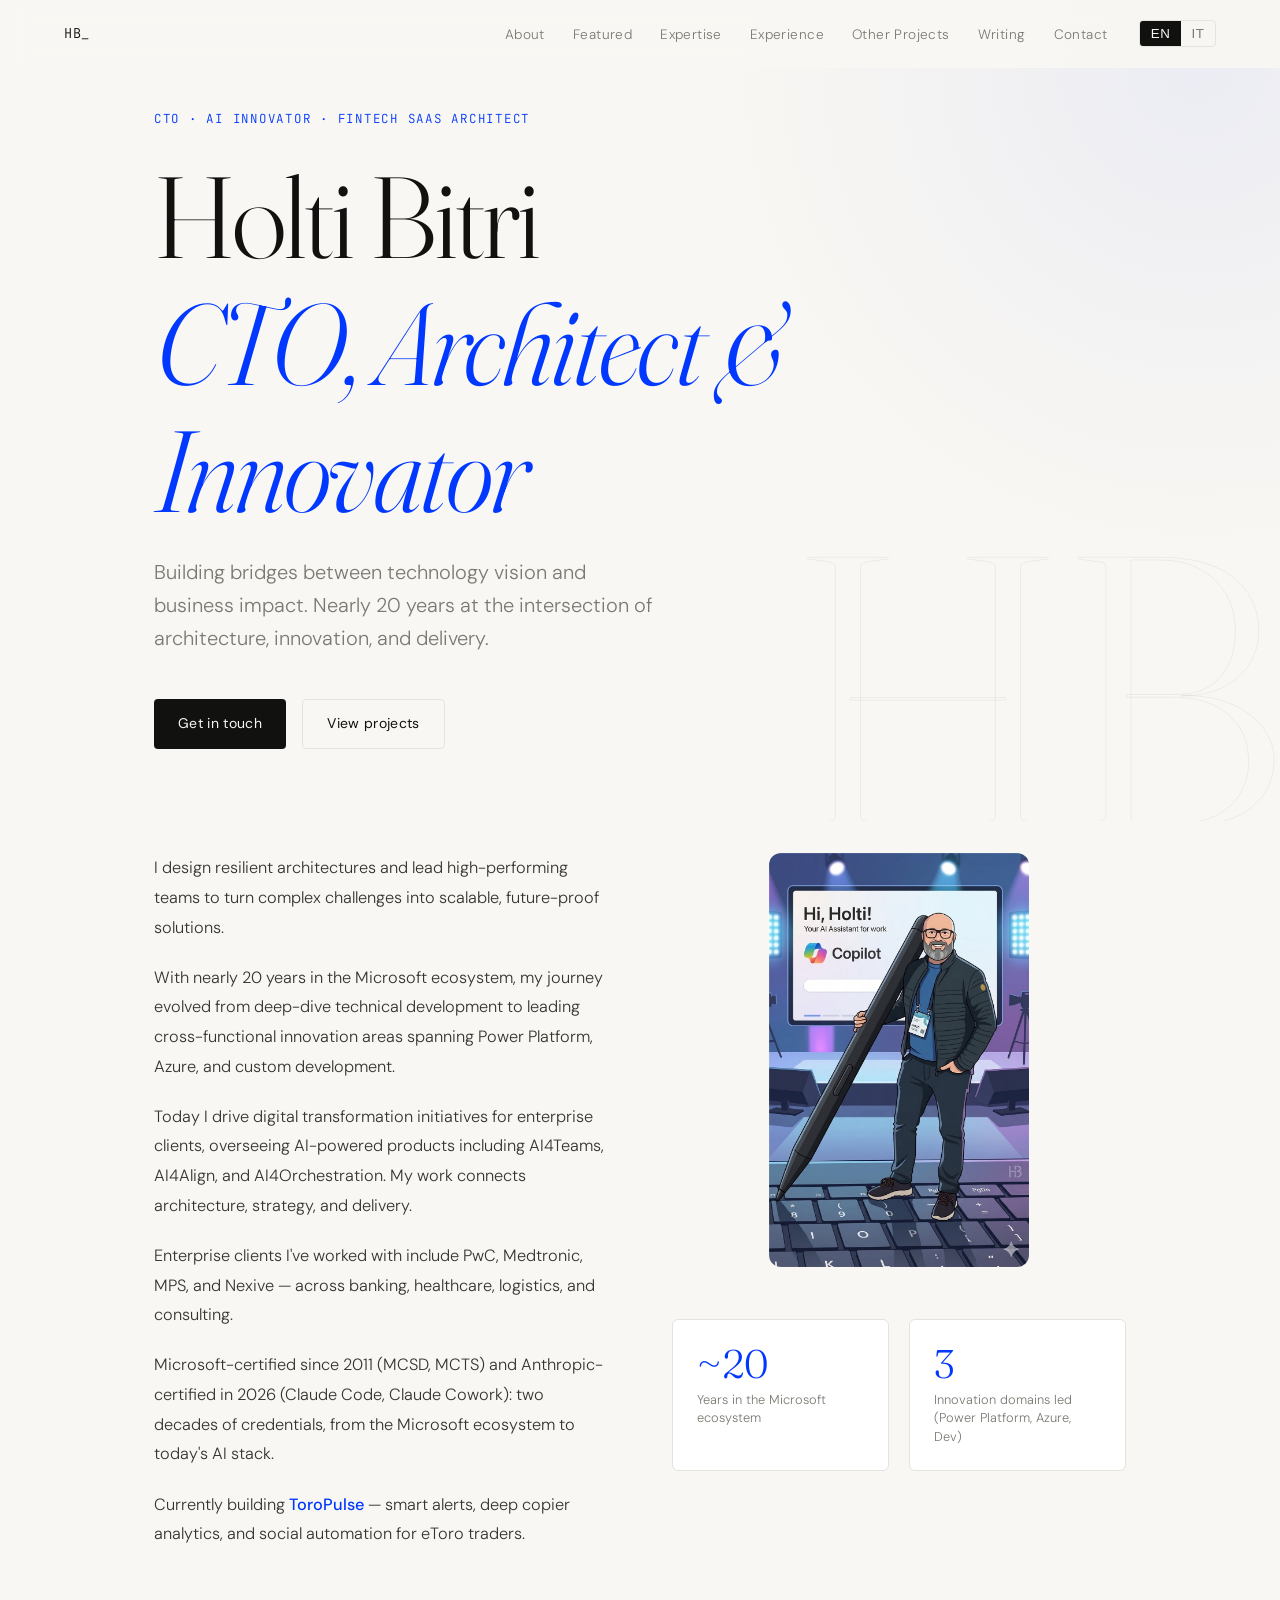
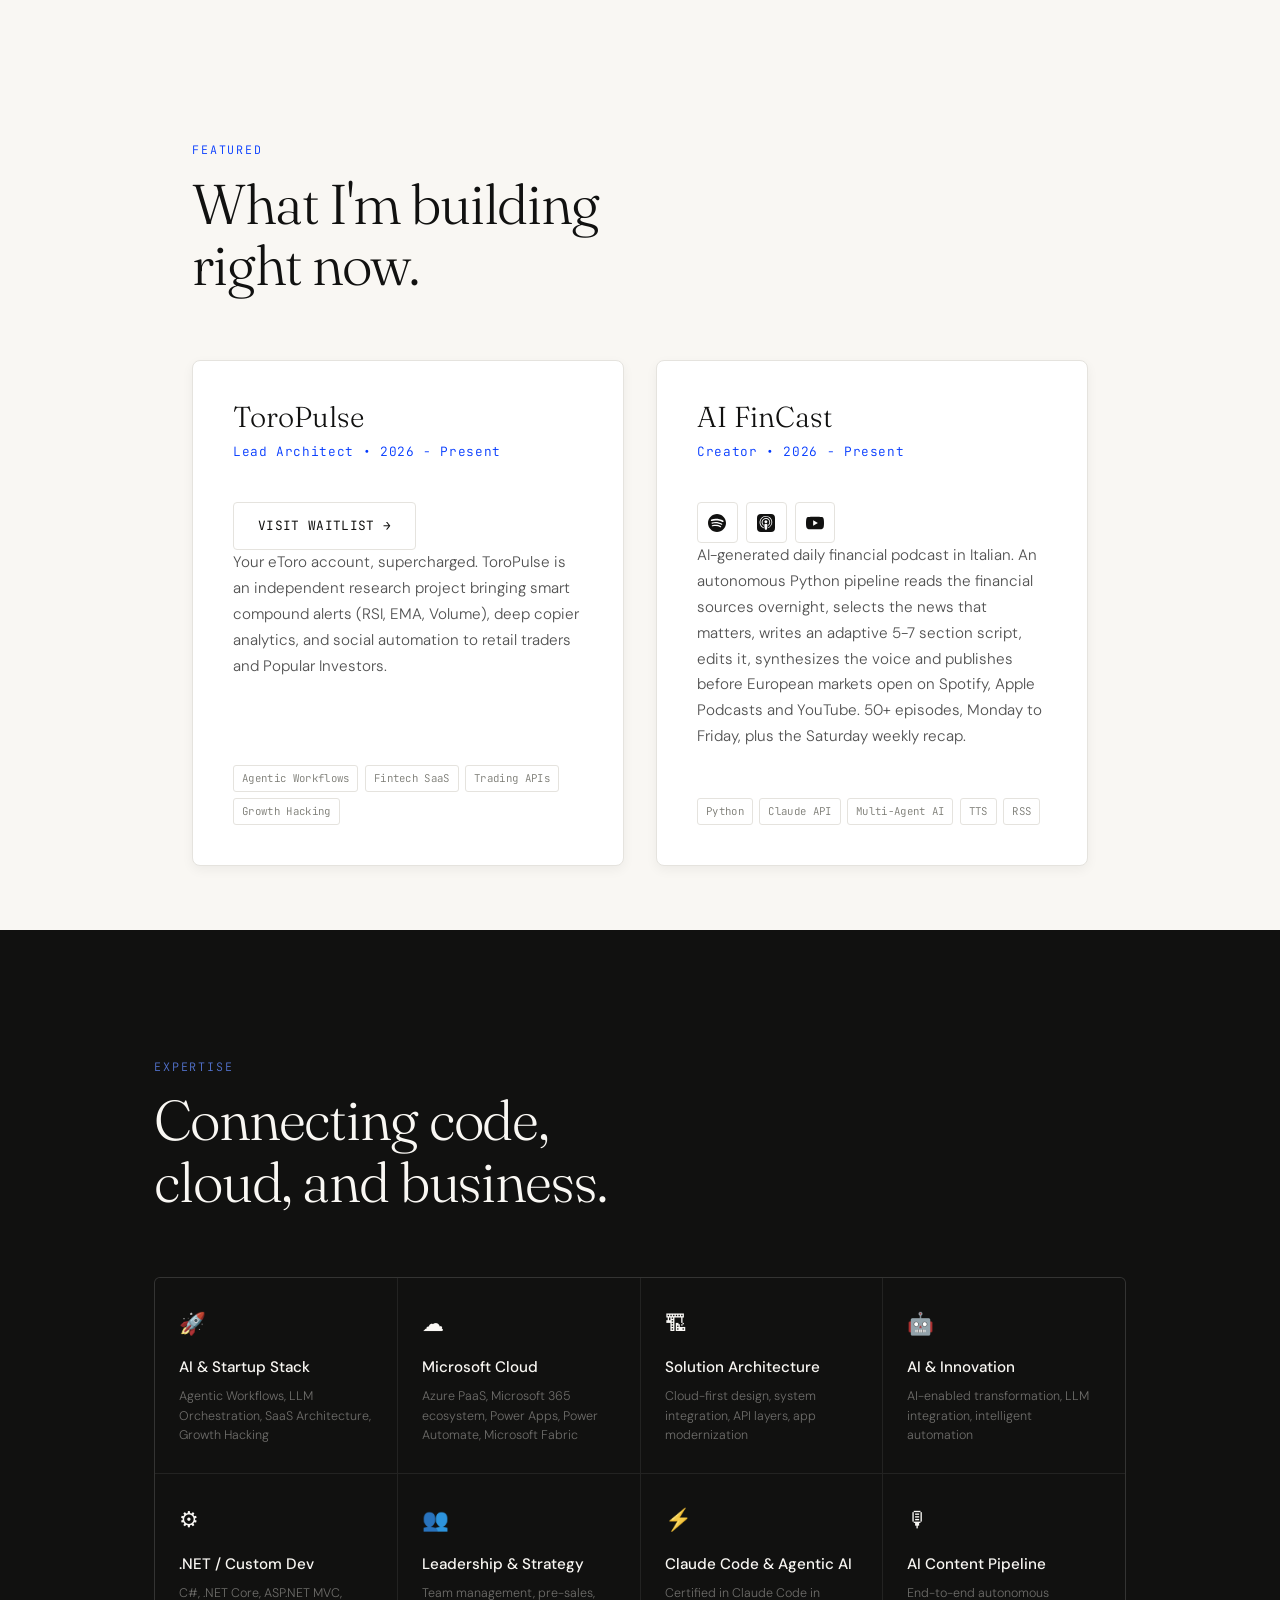
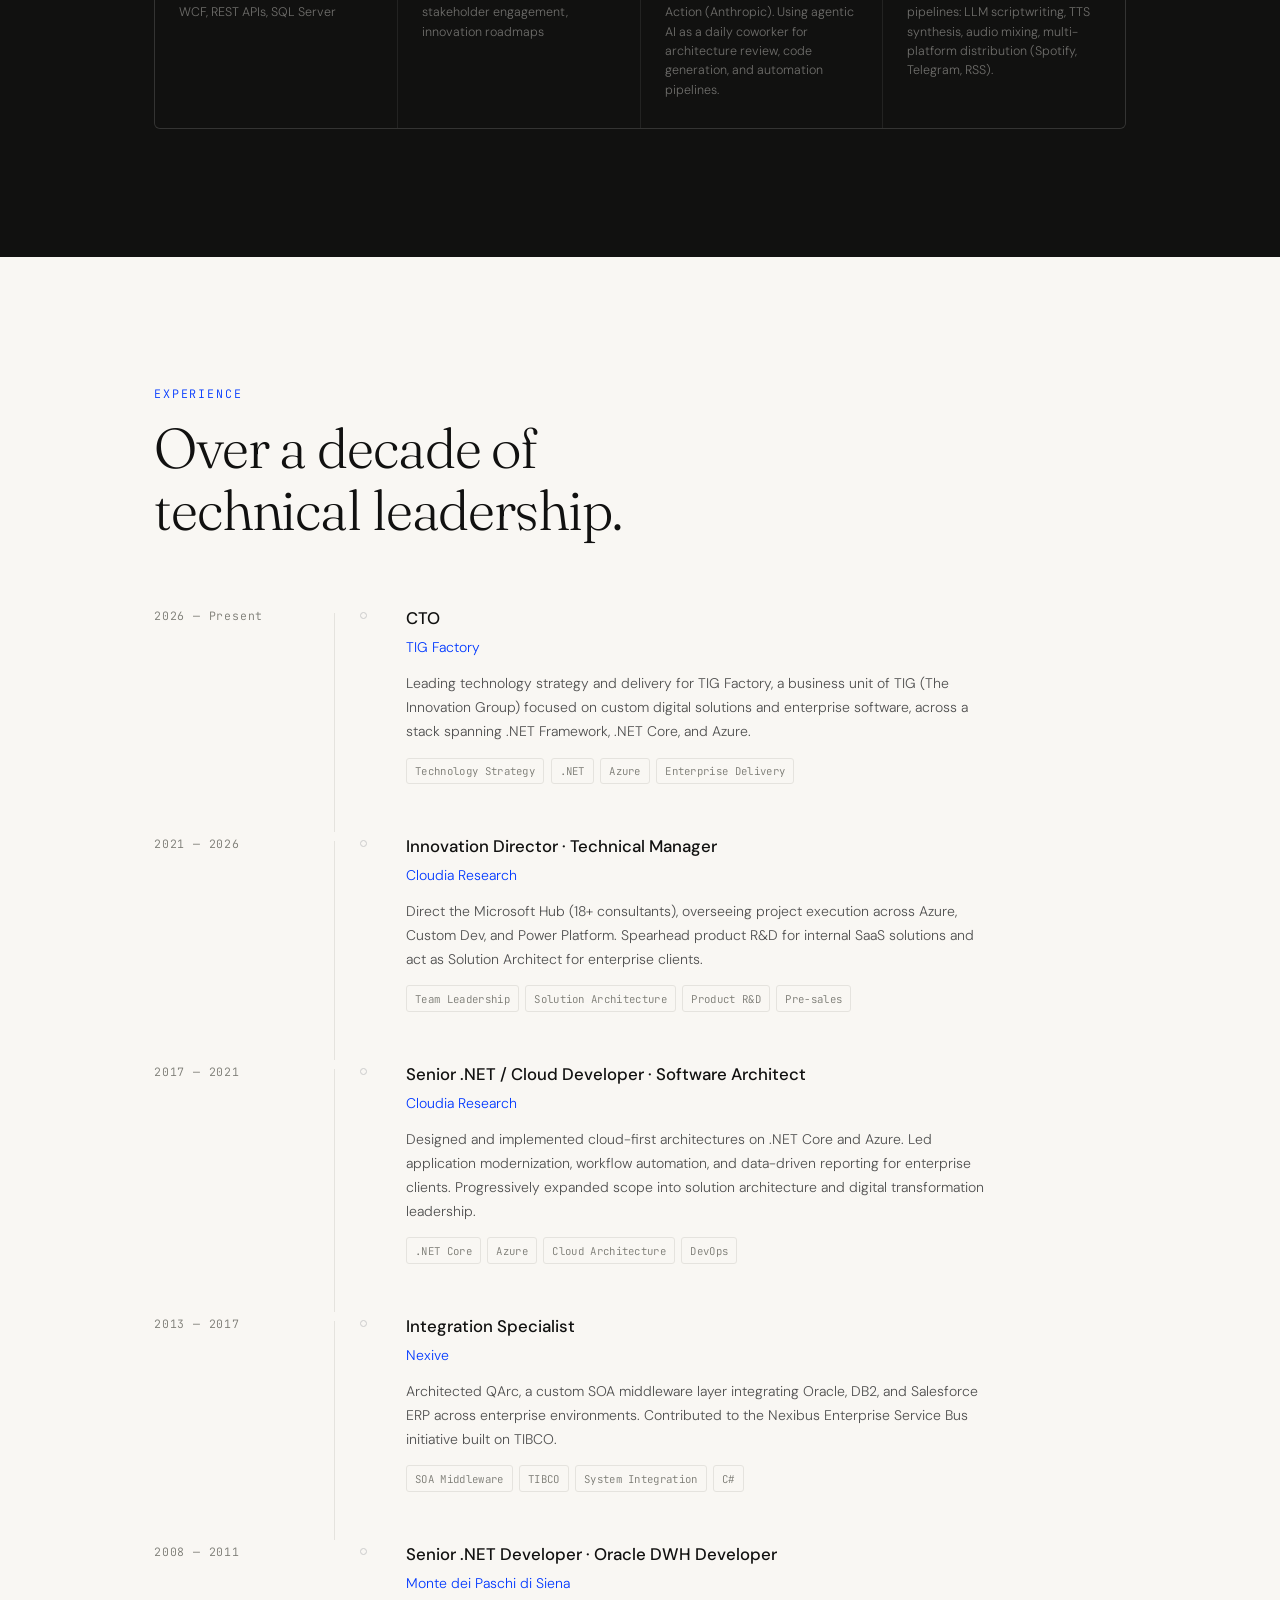
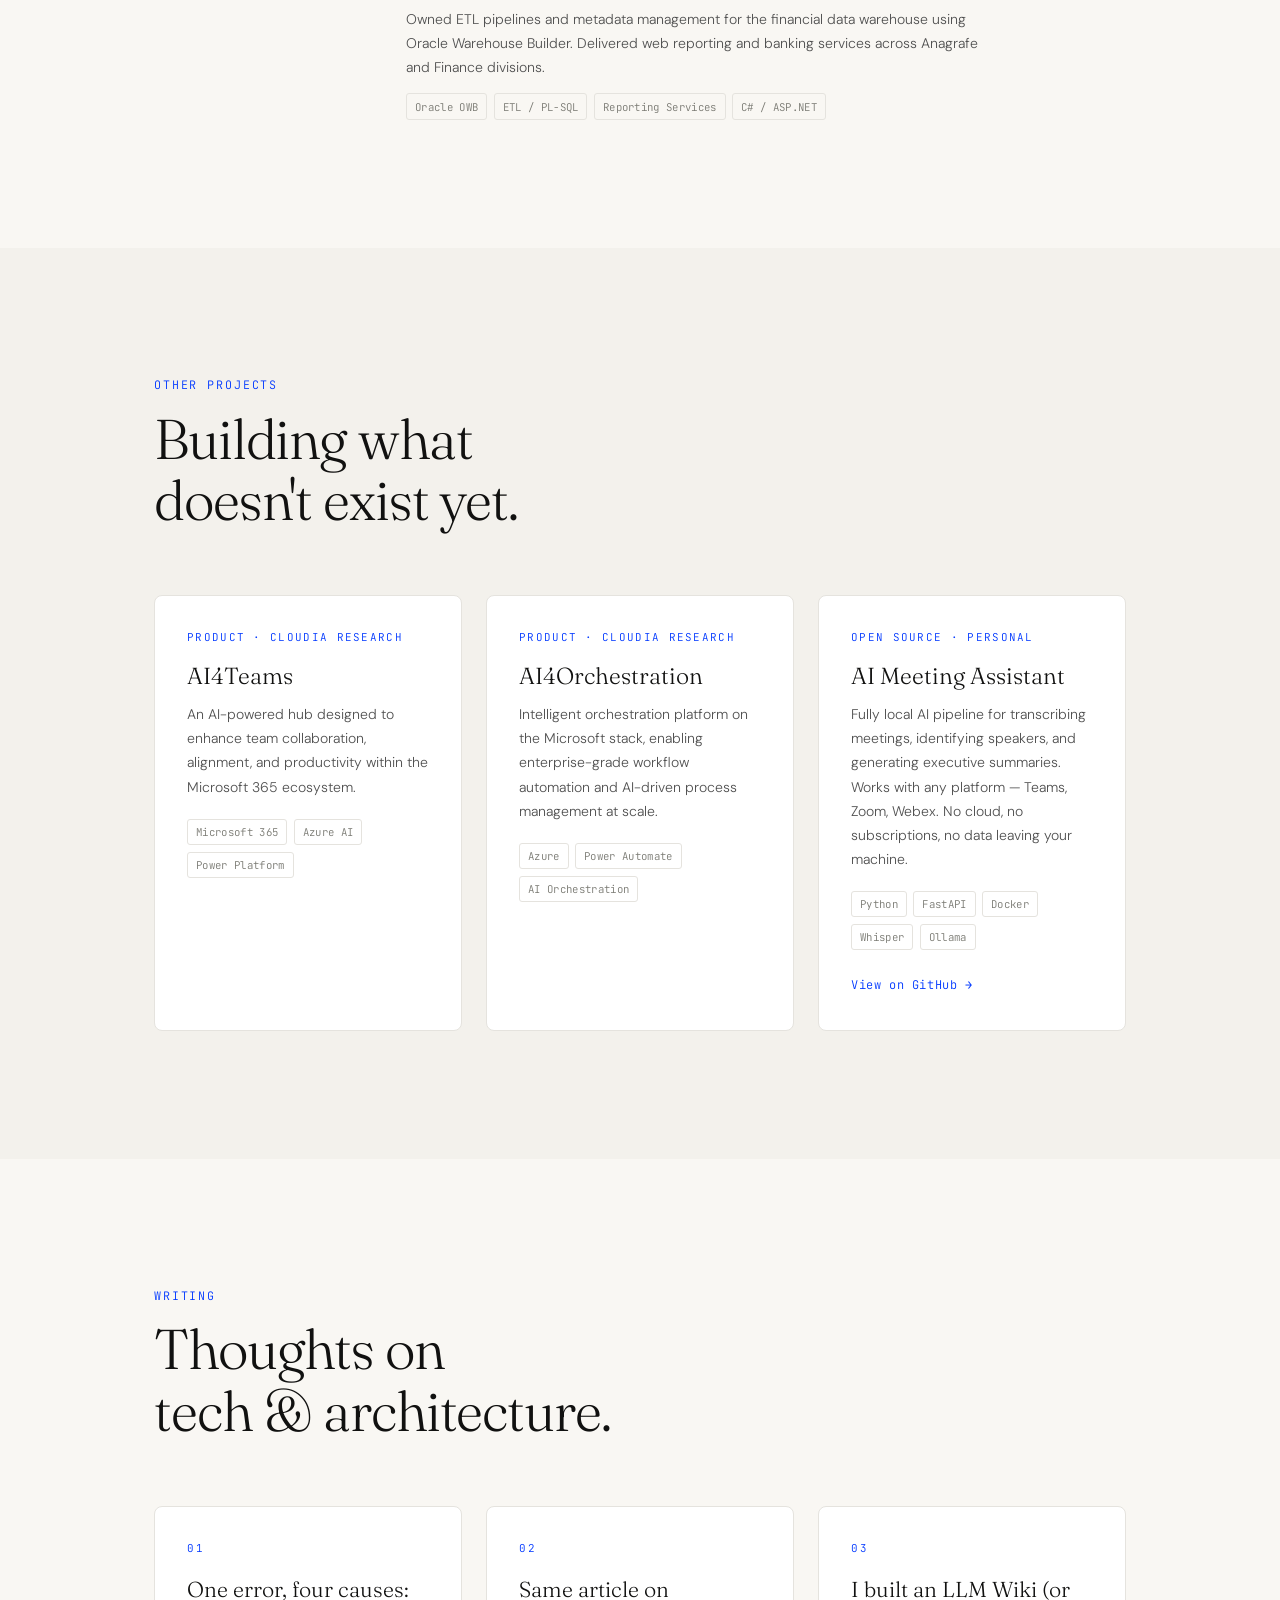
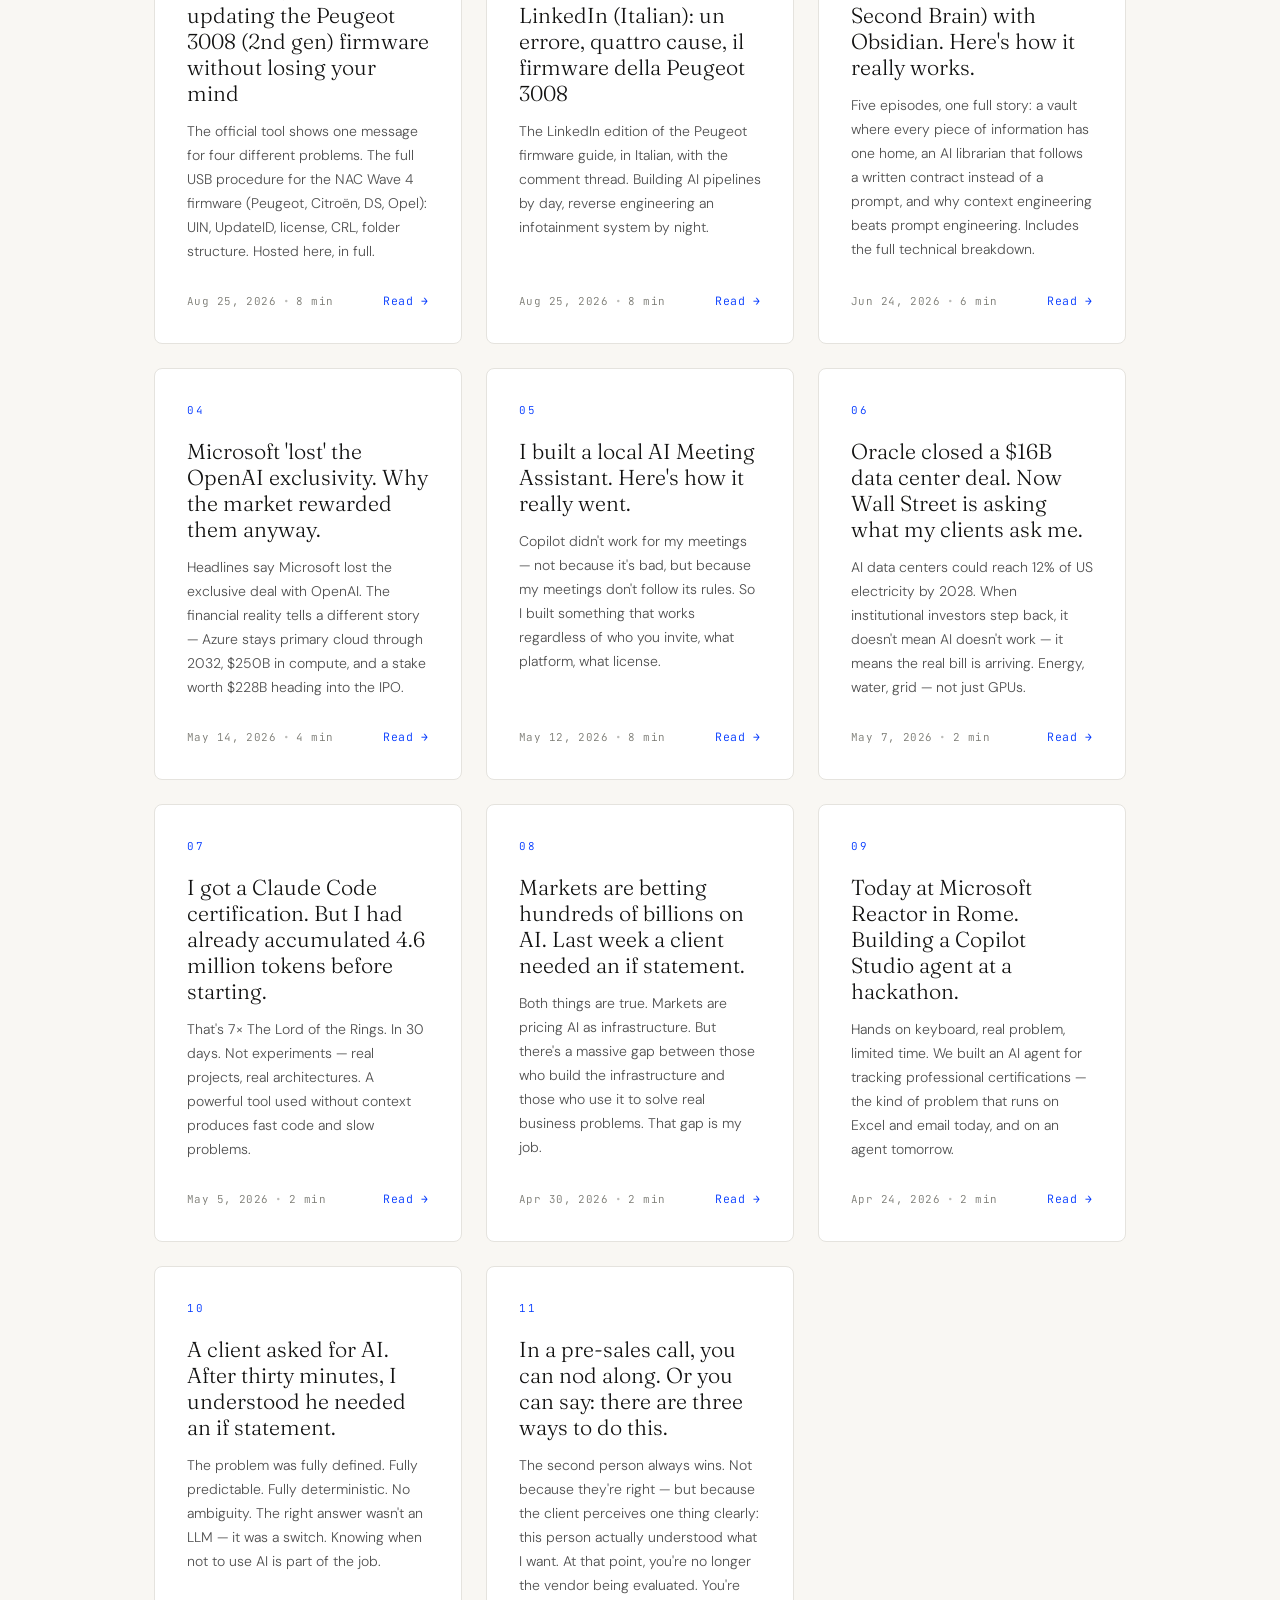
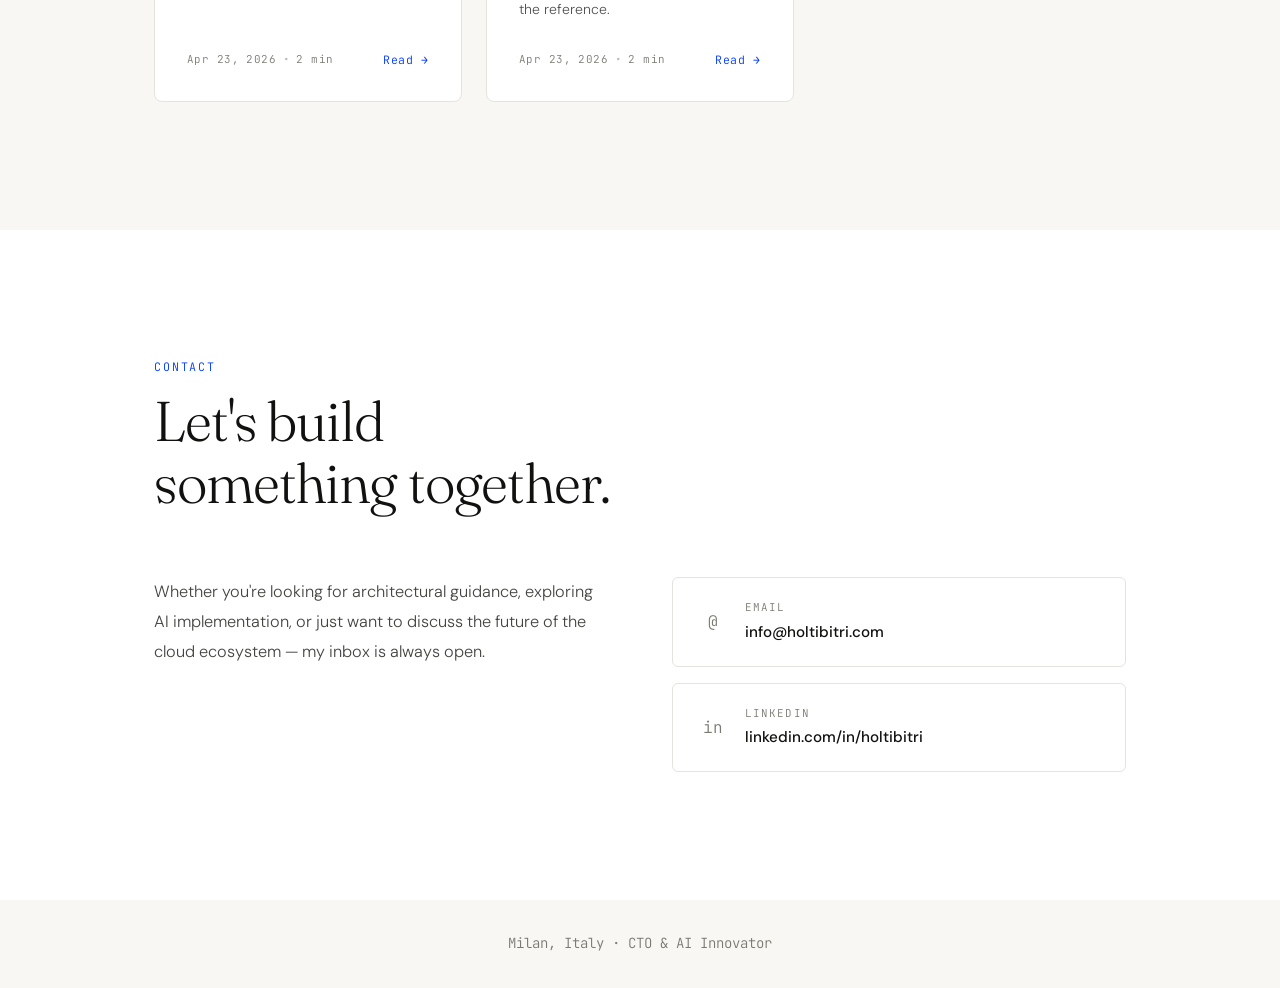
==== commit 46d89986: "fix: card FinCast aggiornata alla pipeline di settembre, non piu' a quella di maggio La descrizione " ====
--- a/index.html
+++ b/index.html
@@ -740,15 +740,15 @@
               <a href="https://youtube.com/playlist?list=PL62zLK--DCehR0PF5Pl2Ok9Ay8Voc3Zw4" target="_blank" rel="noopener noreferrer" class="btn btn-secondary" style="padding: 0.65rem;" aria-label="FinCast AI - YouTube" title="YouTube"><svg width="18" height="18" viewBox="0 0 24 24" aria-hidden="true" focusable="false" fill="currentColor"><path d="M23.498 6.186a3.016 3.016 0 0 0-2.122-2.136C19.505 3.545 12 3.545 12 3.545s-7.505 0-9.377.505A3.017 3.017 0 0 0 .502 6.186C0 8.07 0 12 0 12s0 3.93.502 5.814a3.016 3.016 0 0 0 2.122 2.136c1.871.505 9.376.505 9.376.505s7.505 0 9.377-.505a3.015 3.015 0 0 0 2.122-2.136C24 15.93 24 12 24 12s0-3.93-.502-5.814zM9.545 15.568V8.432L15.818 12l-6.273 3.568z"/></svg></a>
             </div>
           </div>
-          <p style="color: #505050; line-height: 1.7; margin-bottom: 1.5rem; font-size: 0.95rem;" data-en="AI-generated financial podcast in Italian. A fully autonomous Python pipeline in the cloud: 17 RSS feeds ingested, refined by 3 specialized AI agents for news curation, fact-checking, and editorial tone, then turned into an 8-section script, synthesized via TTS, mixed, and published to Spotify every morning at 07:00." data-it="Podcast finanziario AI-generated in italiano. Pipeline Python completamente autonoma nel cloud: 17 feed RSS ingeriti e affinati da 3 agenti AI specializzati per selezione notizie, verifica dei fatti e tono editoriale, poi trasformati in uno script in 8 sezioni, sintesi TTS, mixing audio e pubblicazione su Spotify ogni mattina alle 07:00.">
-            AI-generated financial podcast in Italian. A fully autonomous Python pipeline in the cloud: 17 RSS feeds ingested, refined by 3 specialized AI agents for news curation, fact-checking, and editorial tone, then turned into an 8-section script, synthesized via TTS, mixed, and published to Spotify every morning at 07:00.
+          <p style="color: #505050; line-height: 1.7; margin-bottom: 1.5rem; font-size: 0.95rem;" data-en="AI-generated daily financial podcast in Italian. An autonomous Python pipeline reads the financial sources overnight, selects the news that matters, writes an adaptive 5-7 section script, edits it, synthesizes the voice and publishes before European markets open on Spotify, Apple Podcasts and YouTube. 50+ episodes, Monday to Friday, plus the Saturday weekly recap." data-it="Podcast finanziario quotidiano in italiano, interamente generato dall'AI. Una pipeline Python autonoma legge le fonti finanziarie durante la notte, sceglie le notizie che contano, scrive uno script adattivo in 5-7 sezioni, lo revisiona, sintetizza la voce e pubblica prima dell'apertura dei mercati europei su Spotify, Apple Podcasts e YouTube. Oltre 50 episodi, dal lunedì al venerdì, più il riepilogo settimanale del sabato.">
+            AI-generated daily financial podcast in Italian. An autonomous Python pipeline reads the financial sources overnight, selects the news that matters, writes an adaptive 5-7 section script, edits it, synthesizes the voice and publishes before European markets open on Spotify, Apple Podcasts and YouTube. 50+ episodes, Monday to Friday, plus the Saturday weekly recap.
           </p>
           <div class="timeline-tags">
             <span class="tag">Python</span>
             <span class="tag">Claude API</span>
             <span class="tag">Multi-Agent AI</span>
             <span class="tag">TTS</span>
-            <span class="tag">Spotify</span>
+            <span class="tag">RSS</span>
           </div>
         </div>
       </div>
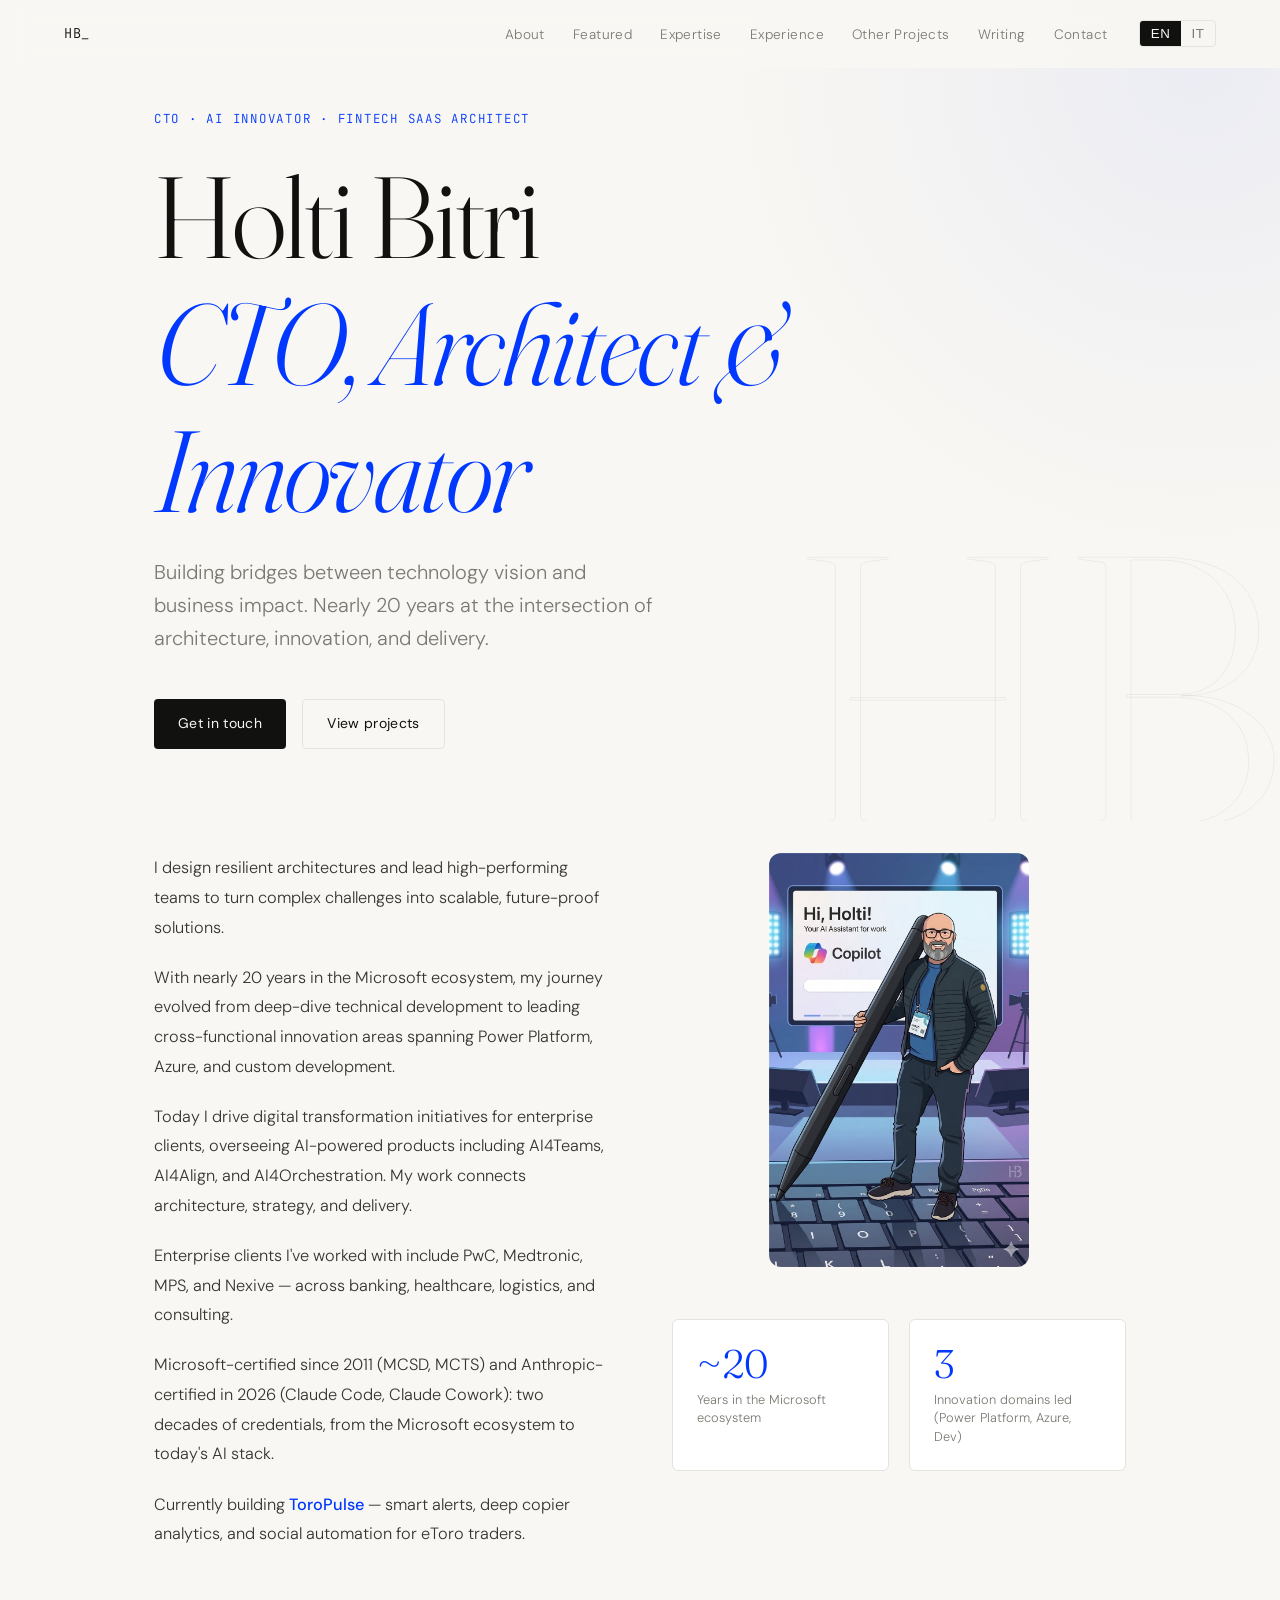
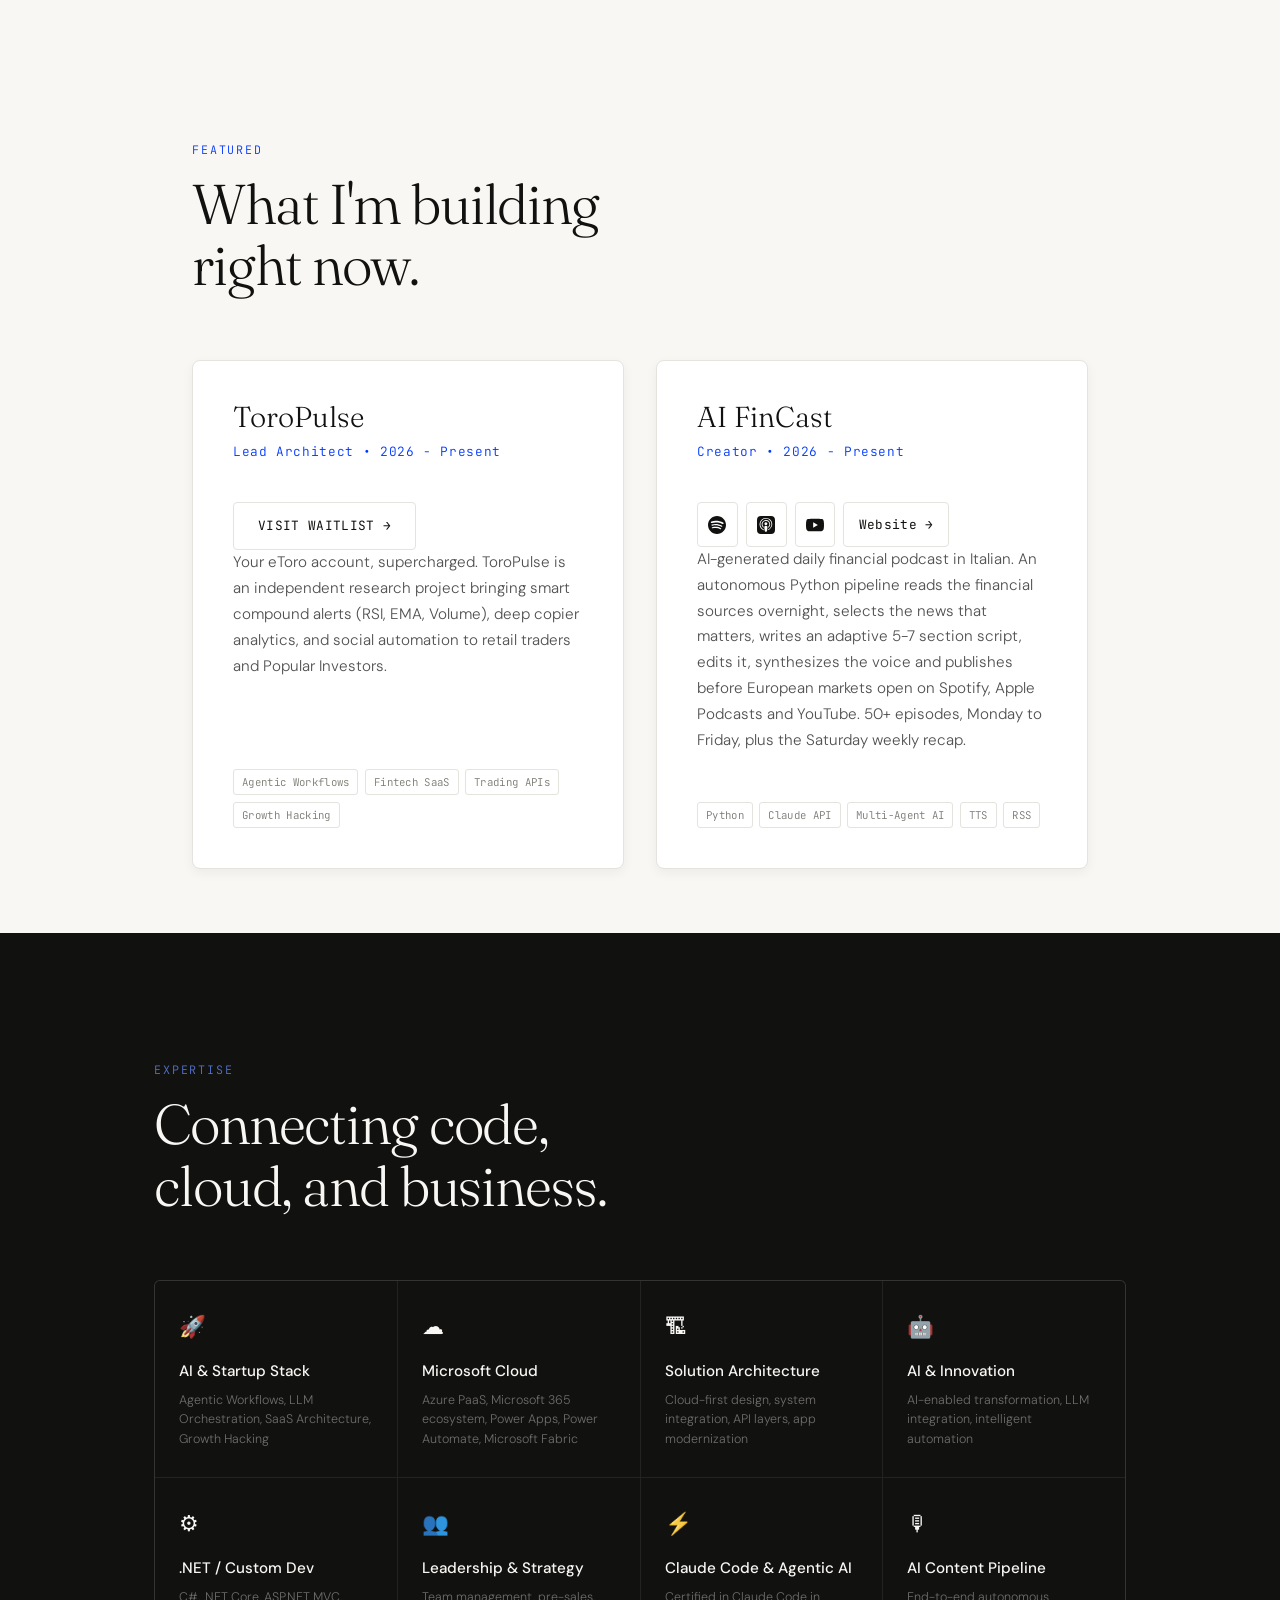
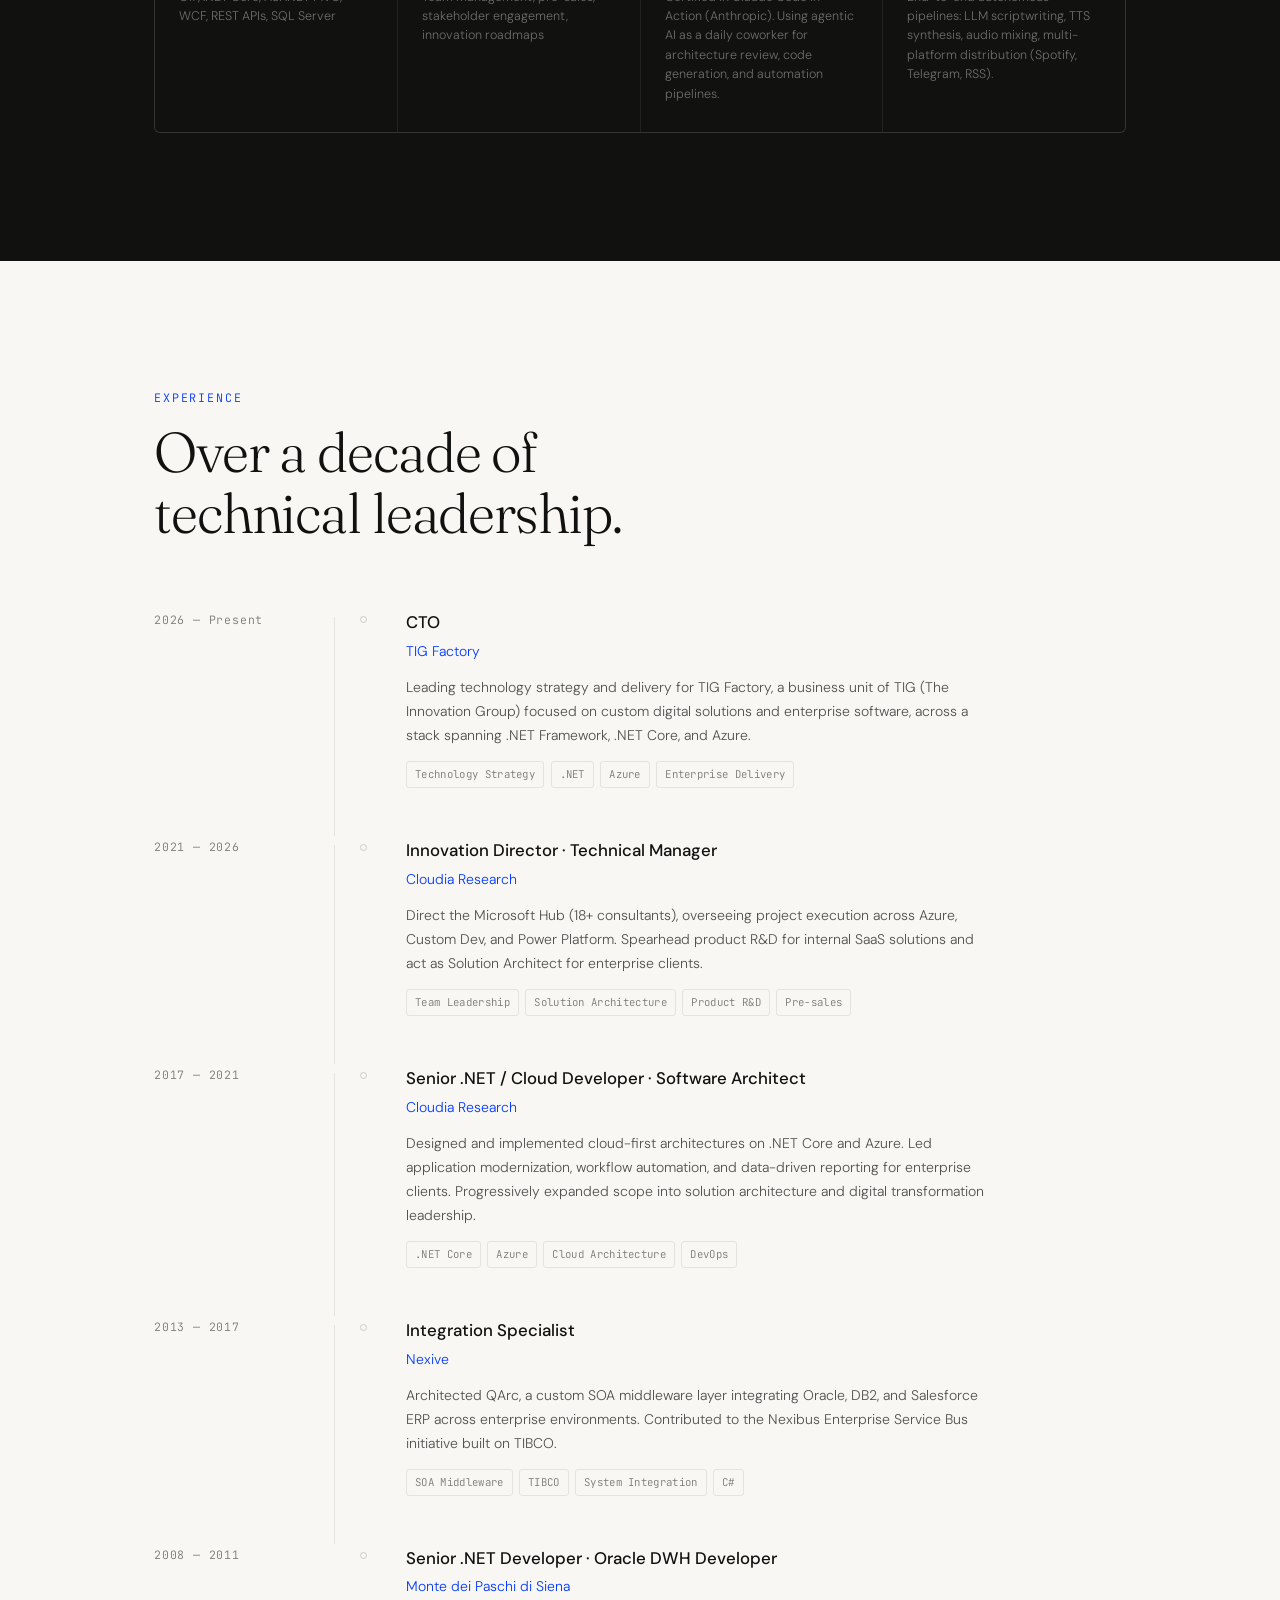
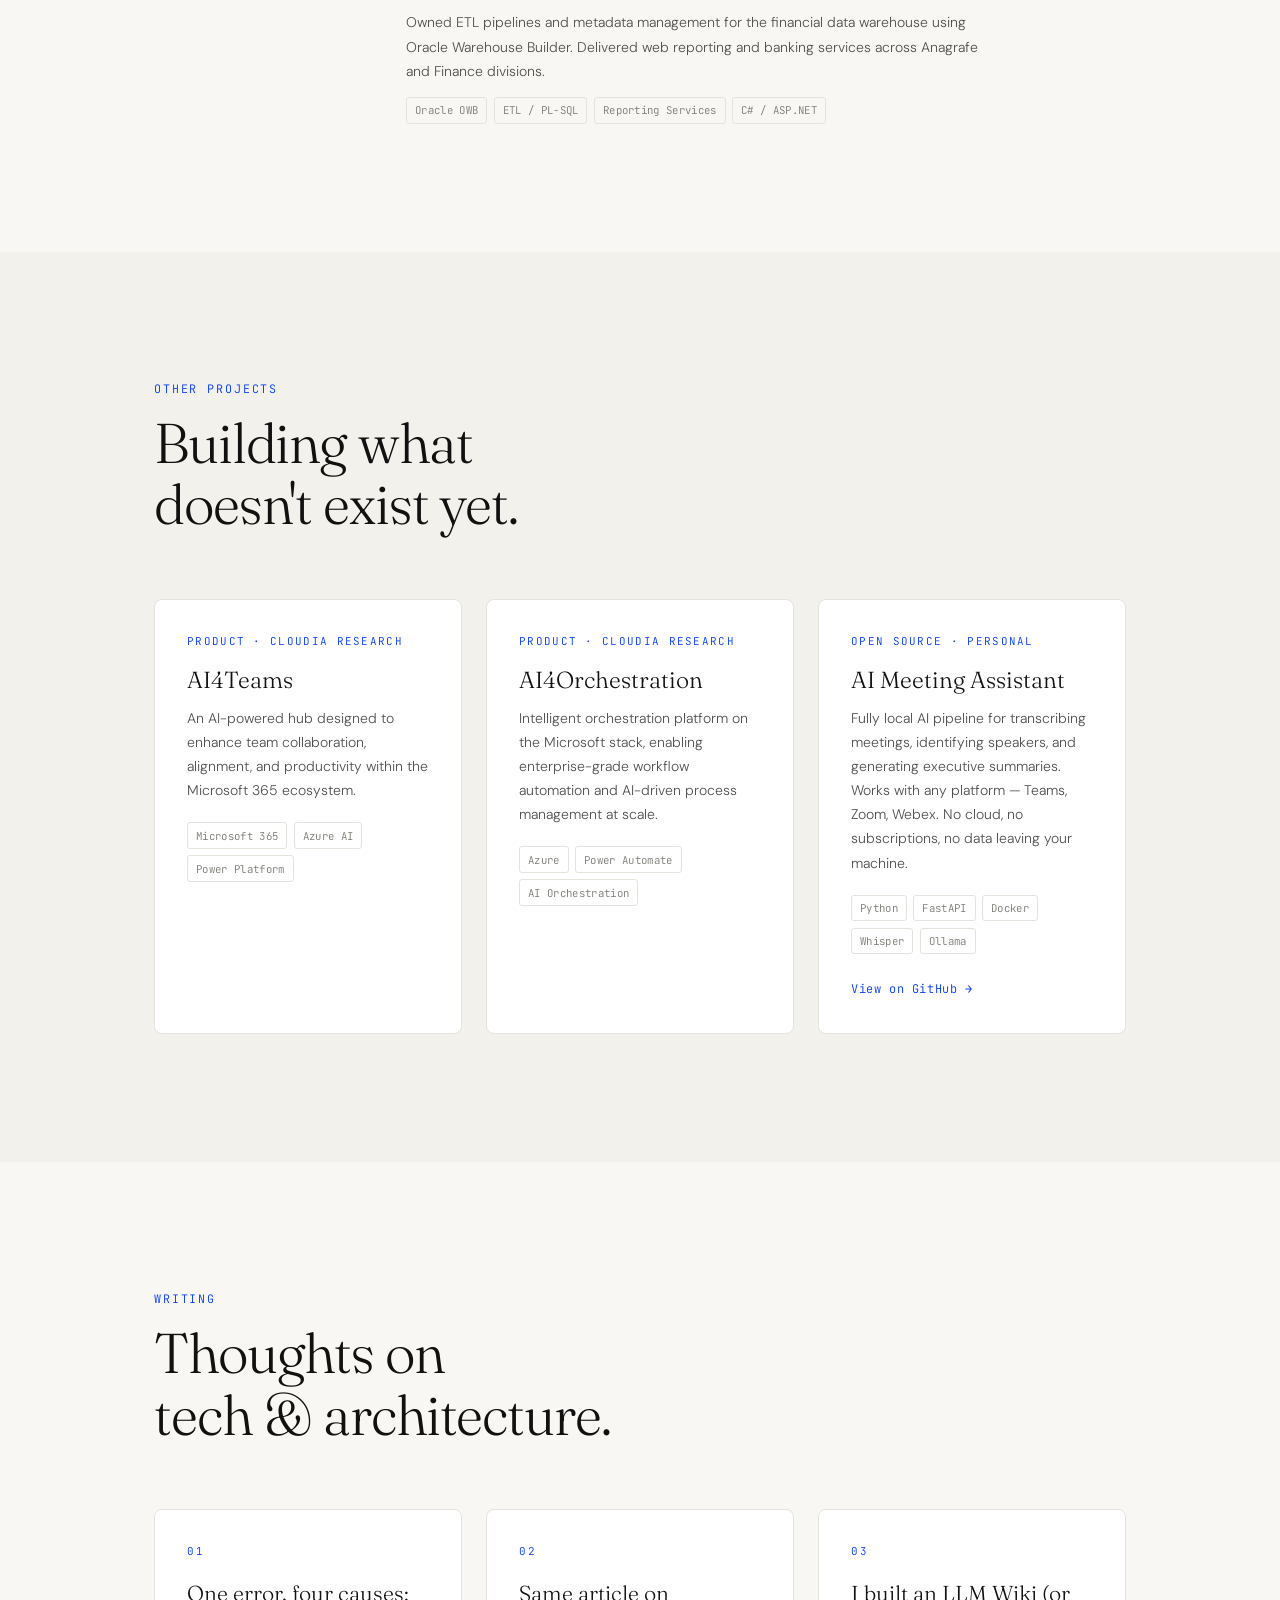
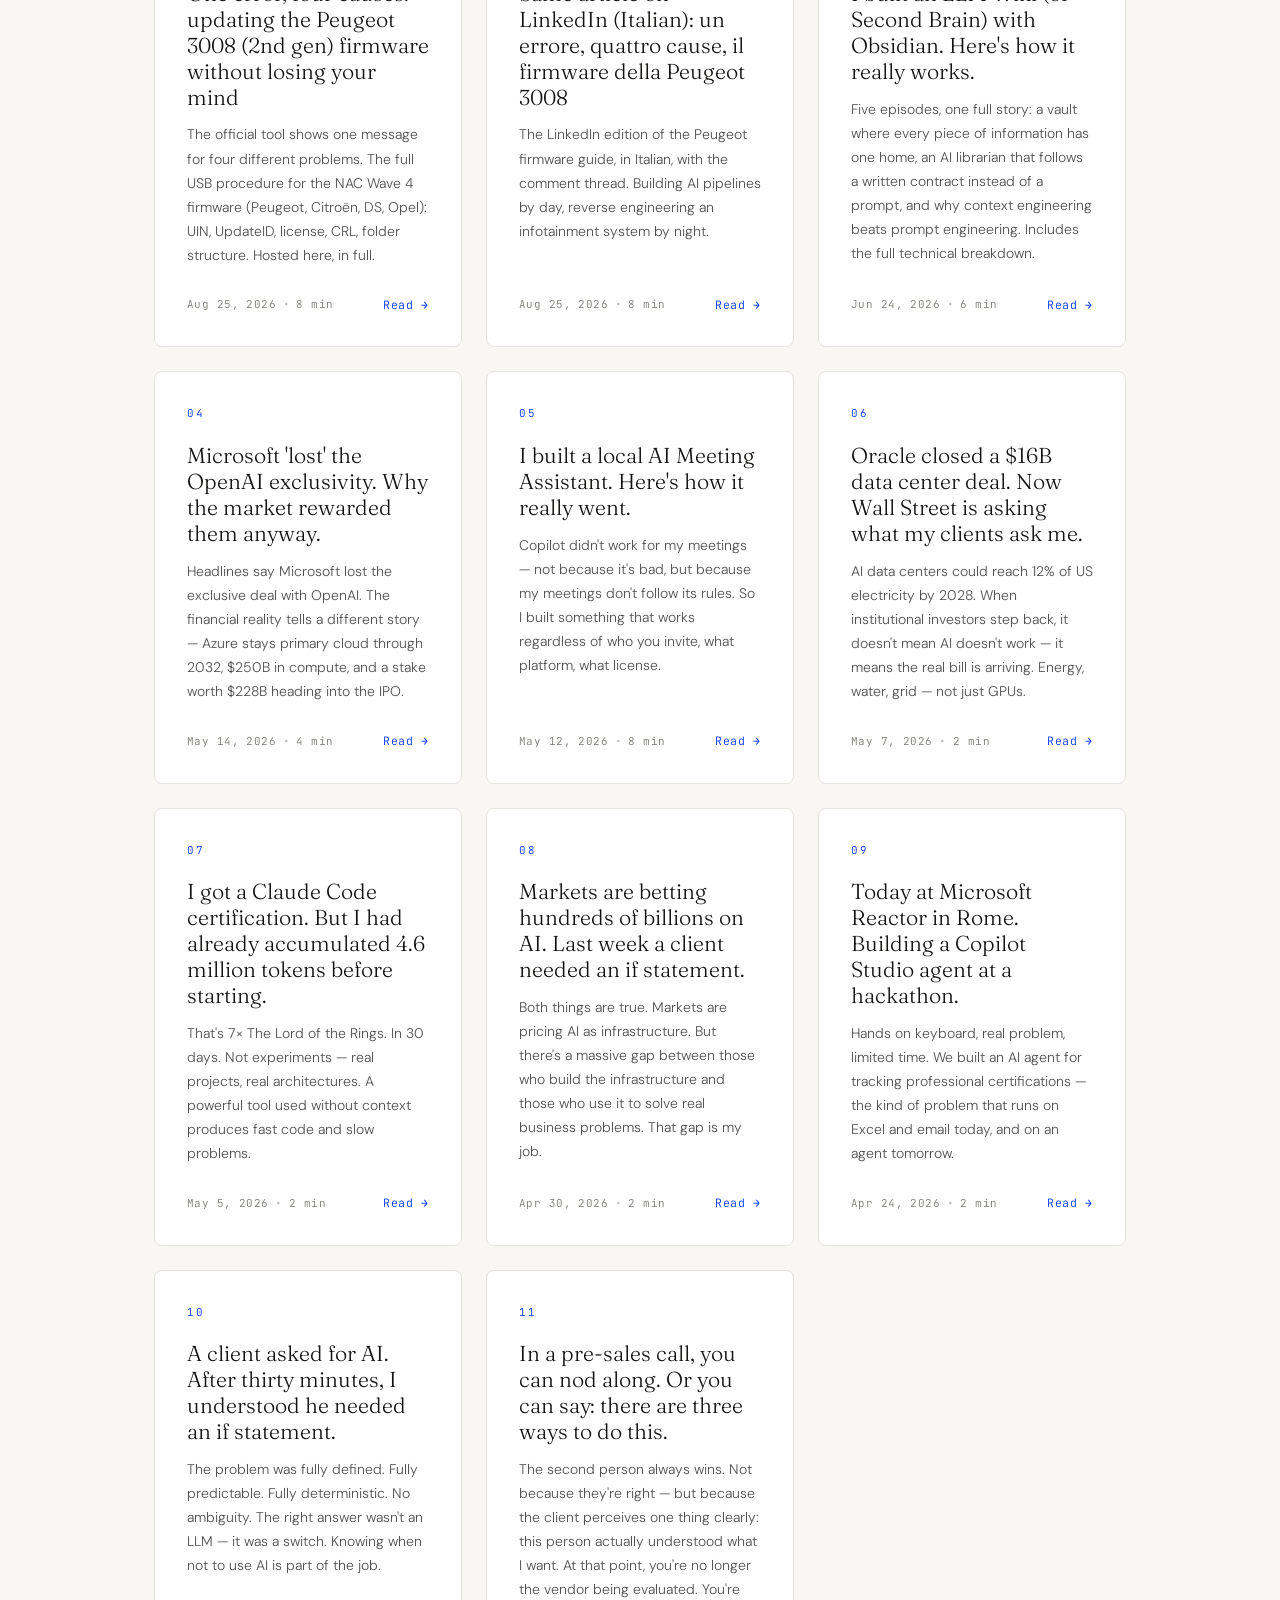
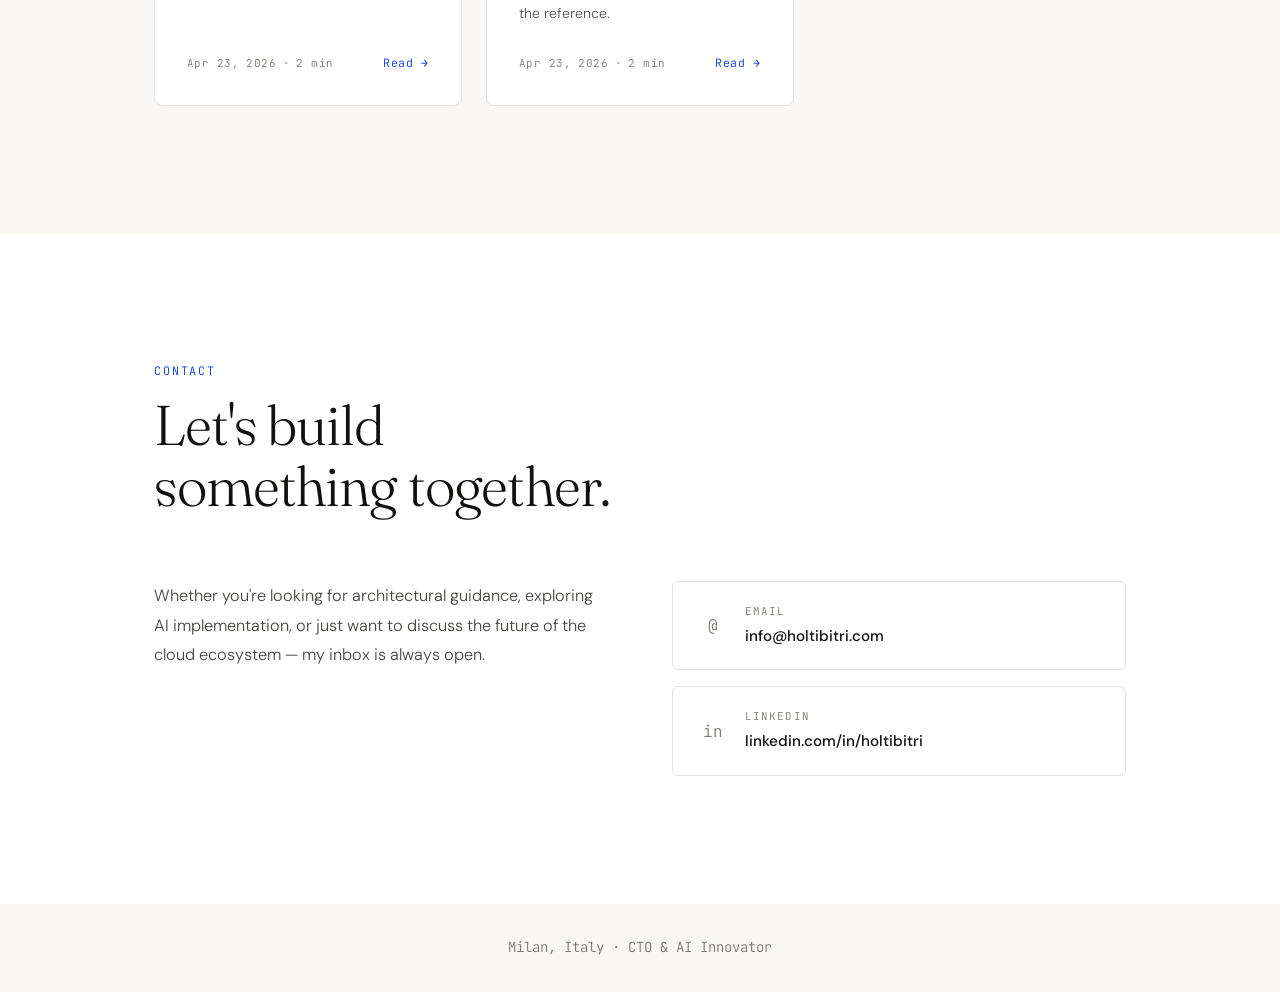
==== commit 1cfbab7c: "feat: la card FinCast linka anche il sito del podcast, non solo gli store Quarto elemento nella fila" ====
--- a/index.html
+++ b/index.html
@@ -738,6 +738,7 @@
               <a href="https://open.spotify.com/show/033j5ueQUdbVL57XTdu9TF" target="_blank" rel="noopener noreferrer" class="btn btn-secondary" style="padding: 0.65rem;" aria-label="FinCast AI - Spotify" title="Spotify"><svg width="18" height="18" viewBox="0 0 24 24" aria-hidden="true" focusable="false" fill="currentColor"><path d="M12 0C5.4 0 0 5.4 0 12s5.4 12 12 12 12-5.4 12-12S18.66 0 12 0zm5.521 17.34c-.24.359-.66.48-1.021.24-2.82-1.74-6.36-2.101-10.561-1.141-.418.122-.779-.179-.899-.539-.12-.421.18-.78.54-.9 4.56-1.021 8.52-.6 11.64 1.32.42.18.479.659.301 1.02zm1.44-3.3c-.301.42-.841.6-1.262.3-3.239-1.98-8.159-2.58-11.939-1.38-.479.12-1.02-.12-1.14-.6-.12-.48.12-1.021.6-1.141C9.6 9.9 15 10.561 18.72 12.84c.361.181.54.78.241 1.2zm.12-3.36C15.24 8.4 8.82 8.16 5.16 9.301c-.6.179-1.2-.181-1.38-.721-.18-.601.18-1.2.72-1.381 4.26-1.26 11.28-1.02 15.721 1.621.539.3.719 1.02.419 1.56-.299.421-1.02.599-1.559.3z"/></svg></a>
               <a href="https://podcasts.apple.com/us/podcast/fincast-ai/id6807076540" target="_blank" rel="noopener noreferrer" class="btn btn-secondary" style="padding: 0.65rem;" aria-label="FinCast AI - Apple Podcasts" title="Apple Podcasts"><svg width="18" height="18" viewBox="0 0 24 24" aria-hidden="true" focusable="false" fill="currentColor"><path d="M5.34 0A5.328 5.328 0 000 5.34v13.32A5.328 5.328 0 005.34 24h13.32A5.328 5.328 0 0024 18.66V5.34A5.328 5.328 0 0018.66 0zm6.525 2.568c2.336 0 4.448.902 6.056 2.587 1.224 1.272 1.912 2.619 2.264 4.392.12.59.12 2.2.007 2.864a8.506 8.506 0 01-3.24 5.296c-.608.46-2.096 1.261-2.336 1.261-.088 0-.096-.091-.056-.46.072-.592.144-.715.48-.856.536-.224 1.448-.874 2.008-1.435a7.644 7.644 0 002.008-3.536c.208-.824.184-2.656-.048-3.504-.728-2.696-2.928-4.792-5.624-5.352-.784-.16-2.208-.16-3 0-2.728.56-4.984 2.76-5.672 5.528-.184.752-.184 2.584 0 3.336.456 1.832 1.64 3.512 3.192 4.512.304.2.672.408.824.472.336.144.408.264.472.856.04.36.03.464-.056.464-.056 0-.464-.176-.896-.384l-.04-.03c-2.472-1.216-4.056-3.274-4.632-6.012-.144-.706-.168-2.392-.03-3.04.36-1.74 1.048-3.1 2.192-4.304 1.648-1.737 3.768-2.656 6.128-2.656zm.134 2.81c.409.004.803.04 1.106.106 2.784.62 4.76 3.408 4.376 6.174-.152 1.114-.536 2.03-1.216 2.88-.336.43-1.152 1.15-1.296 1.15-.023 0-.048-.272-.048-.603v-.605l.416-.496c1.568-1.878 1.456-4.502-.256-6.224-.664-.67-1.432-1.064-2.424-1.246-.64-.118-.776-.118-1.448-.008-1.02.167-1.81.562-2.512 1.256-1.72 1.704-1.832 4.342-.264 6.222l.413.496v.608c0 .336-.027.608-.06.608-.03 0-.264-.16-.512-.36l-.034-.011c-.832-.664-1.568-1.842-1.872-2.997-.184-.698-.184-2.024.008-2.72.504-1.878 1.888-3.335 3.808-4.019.41-.145 1.133-.22 1.814-.211zm-.13 2.99c.31 0 .62.06.844.178.488.253.888.745 1.04 1.259.464 1.578-1.208 2.96-2.72 2.254h-.015c-.712-.331-1.096-.956-1.104-1.77 0-.733.408-1.371 1.112-1.745.224-.117.534-.176.844-.176zm-.011 4.728c.988-.004 1.706.349 1.97.97.198.464.124 1.932-.218 4.302-.232 1.656-.36 2.074-.68 2.356-.44.39-1.064.498-1.656.288h-.003c-.716-.257-.87-.605-1.164-2.644-.341-2.37-.416-3.838-.218-4.302.262-.616.974-.966 1.97-.97z"/></svg></a>
               <a href="https://youtube.com/playlist?list=PL62zLK--DCehR0PF5Pl2Ok9Ay8Voc3Zw4" target="_blank" rel="noopener noreferrer" class="btn btn-secondary" style="padding: 0.65rem;" aria-label="FinCast AI - YouTube" title="YouTube"><svg width="18" height="18" viewBox="0 0 24 24" aria-hidden="true" focusable="false" fill="currentColor"><path d="M23.498 6.186a3.016 3.016 0 0 0-2.122-2.136C19.505 3.545 12 3.545 12 3.545s-7.505 0-9.377.505A3.017 3.017 0 0 0 .502 6.186C0 8.07 0 12 0 12s0 3.93.502 5.814a3.016 3.016 0 0 0 2.122 2.136c1.871.505 9.376.505 9.376.505s7.505 0 9.377-.505a3.015 3.015 0 0 0 2.122-2.136C24 15.93 24 12 24 12s0-3.93-.502-5.814zM9.545 15.568V8.432L15.818 12l-6.273 3.568z"/></svg></a>
+              <a href="https://fincast.holtibitri.com/" target="_blank" rel="noopener noreferrer" class="btn btn-secondary" style="padding: 0.65rem 0.9rem; font-family: var(--font-mono); font-size: 0.8rem;" data-en="Website &rarr;" data-it="Sito &rarr;">Website &rarr;</a>
             </div>
           </div>
           <p style="color: #505050; line-height: 1.7; margin-bottom: 1.5rem; font-size: 0.95rem;" data-en="AI-generated daily financial podcast in Italian. An autonomous Python pipeline reads the financial sources overnight, selects the news that matters, writes an adaptive 5-7 section script, edits it, synthesizes the voice and publishes before European markets open on Spotify, Apple Podcasts and YouTube. 50+ episodes, Monday to Friday, plus the Saturday weekly recap." data-it="Podcast finanziario quotidiano in italiano, interamente generato dall'AI. Una pipeline Python autonoma legge le fonti finanziarie durante la notte, sceglie le notizie che contano, scrive uno script adattivo in 5-7 sezioni, lo revisiona, sintetizza la voce e pubblica prima dell'apertura dei mercati europei su Spotify, Apple Podcasts e YouTube. Oltre 50 episodi, dal lunedì al venerdì, più il riepilogo settimanale del sabato.">
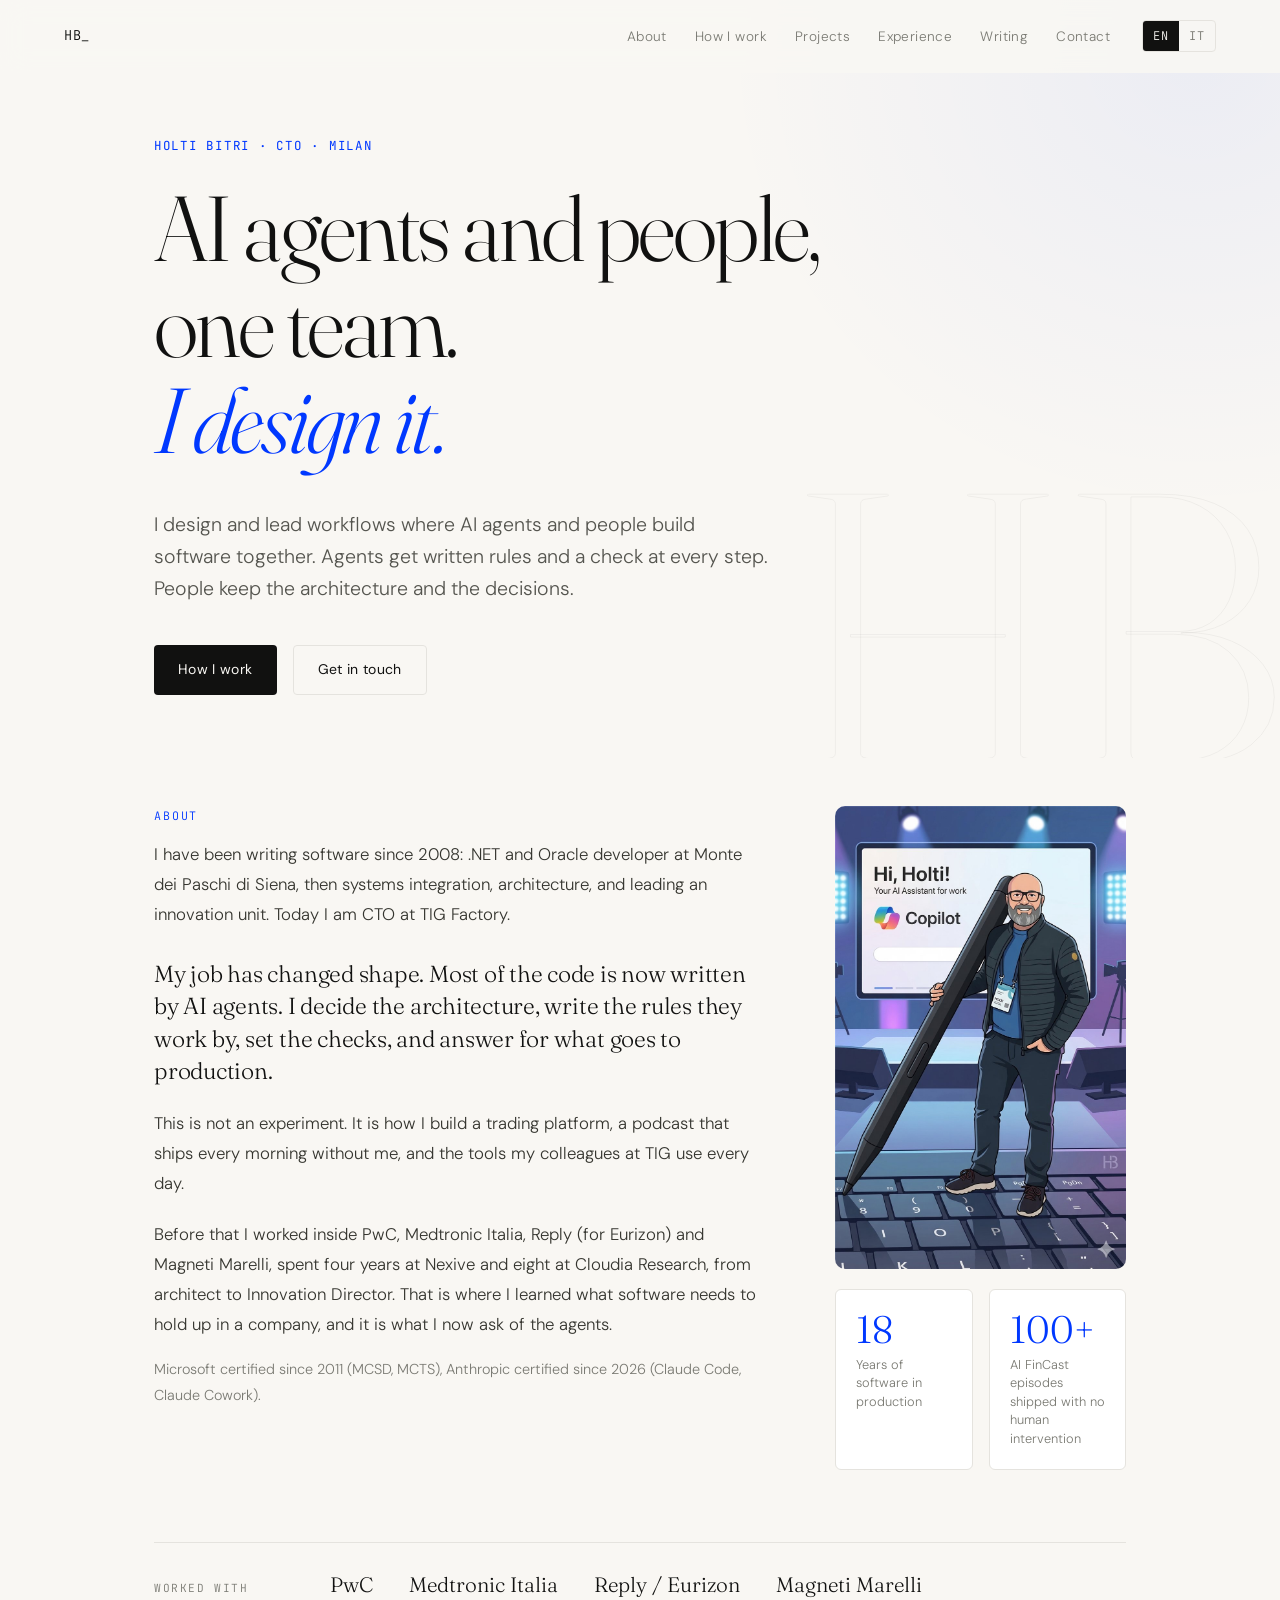
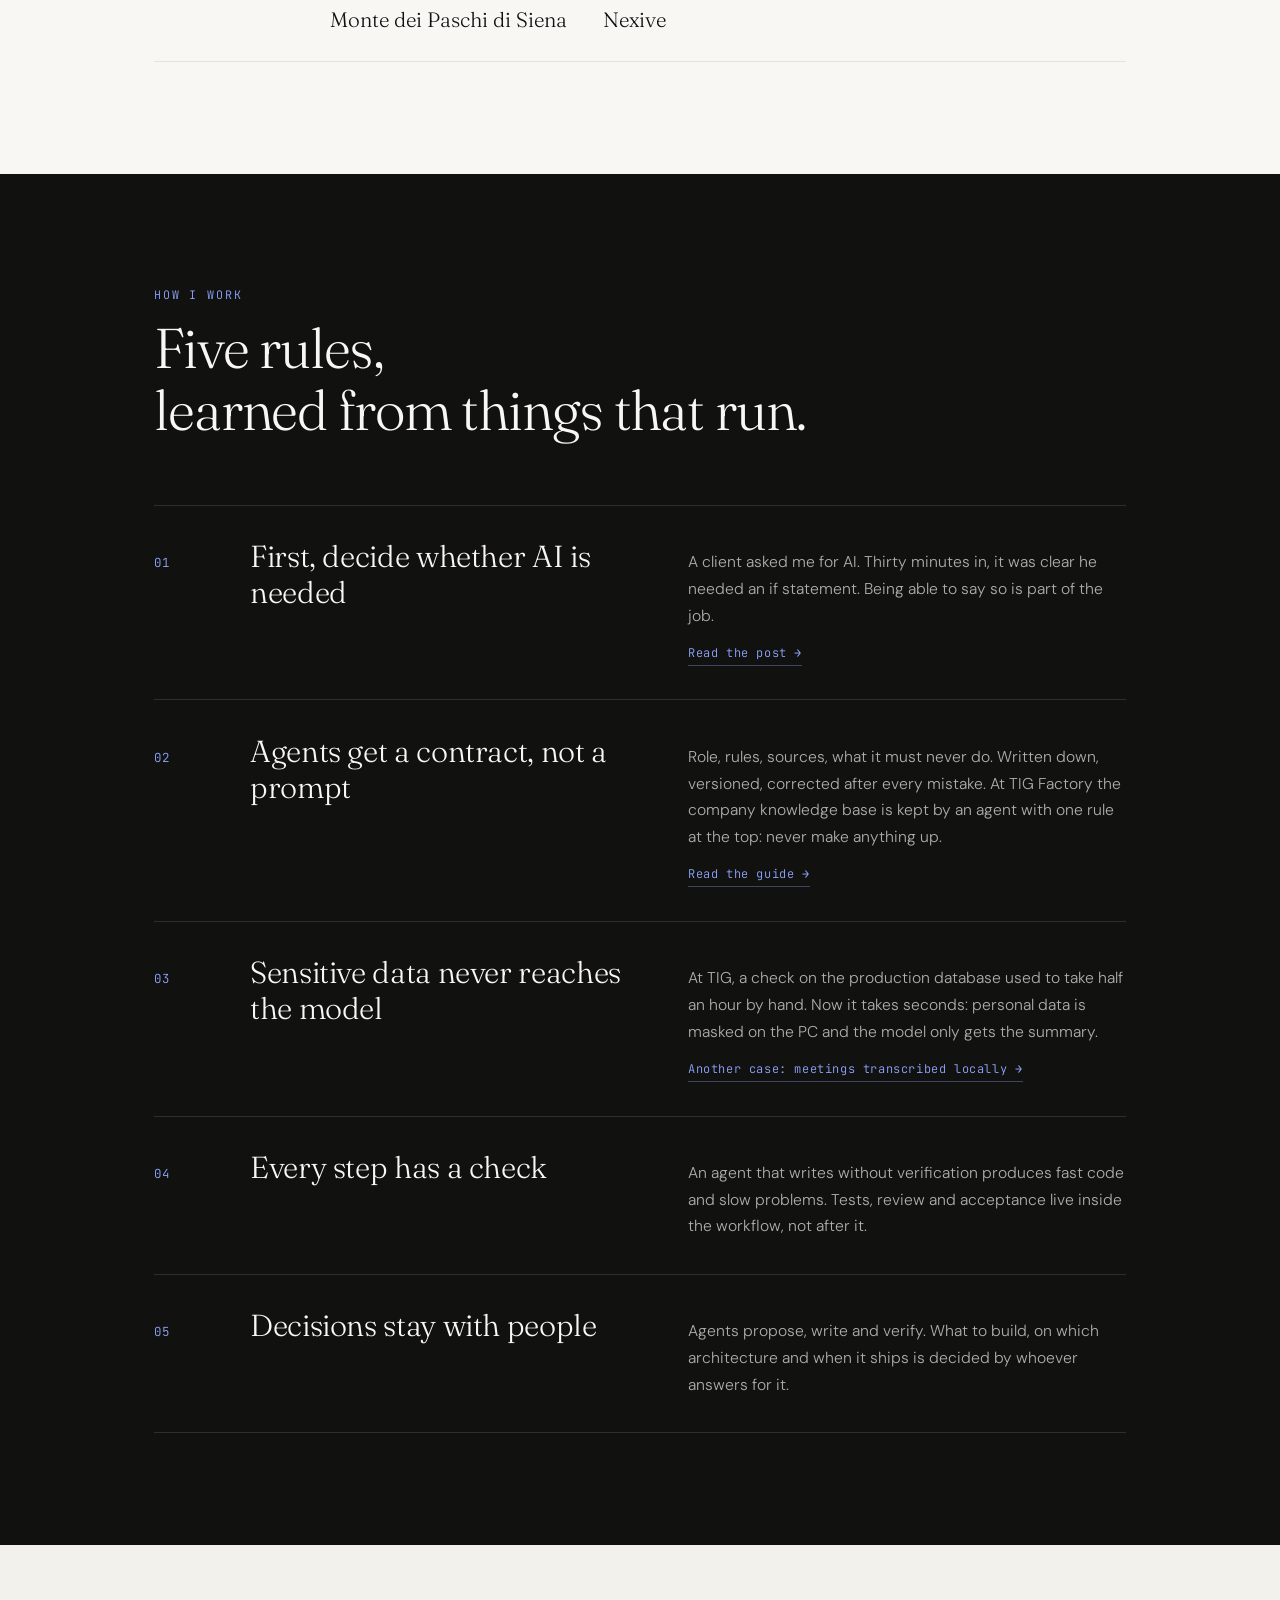
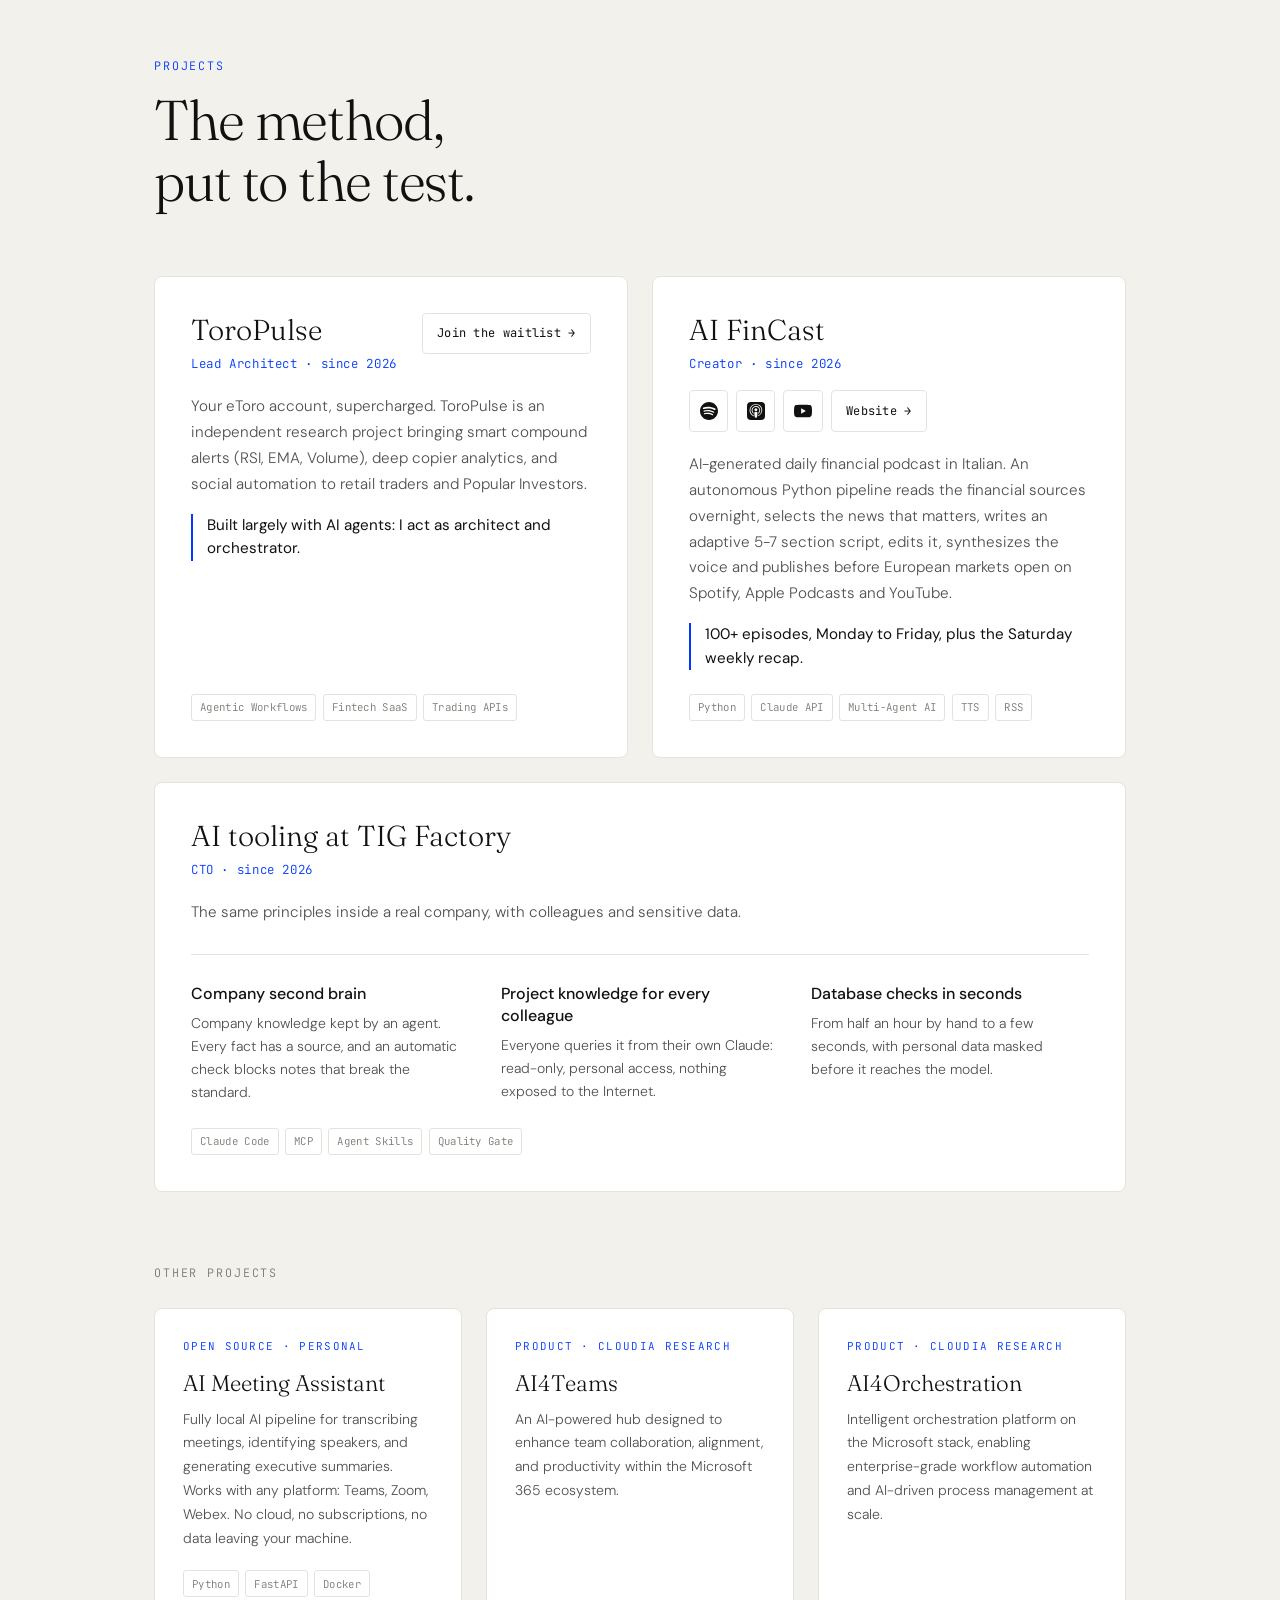
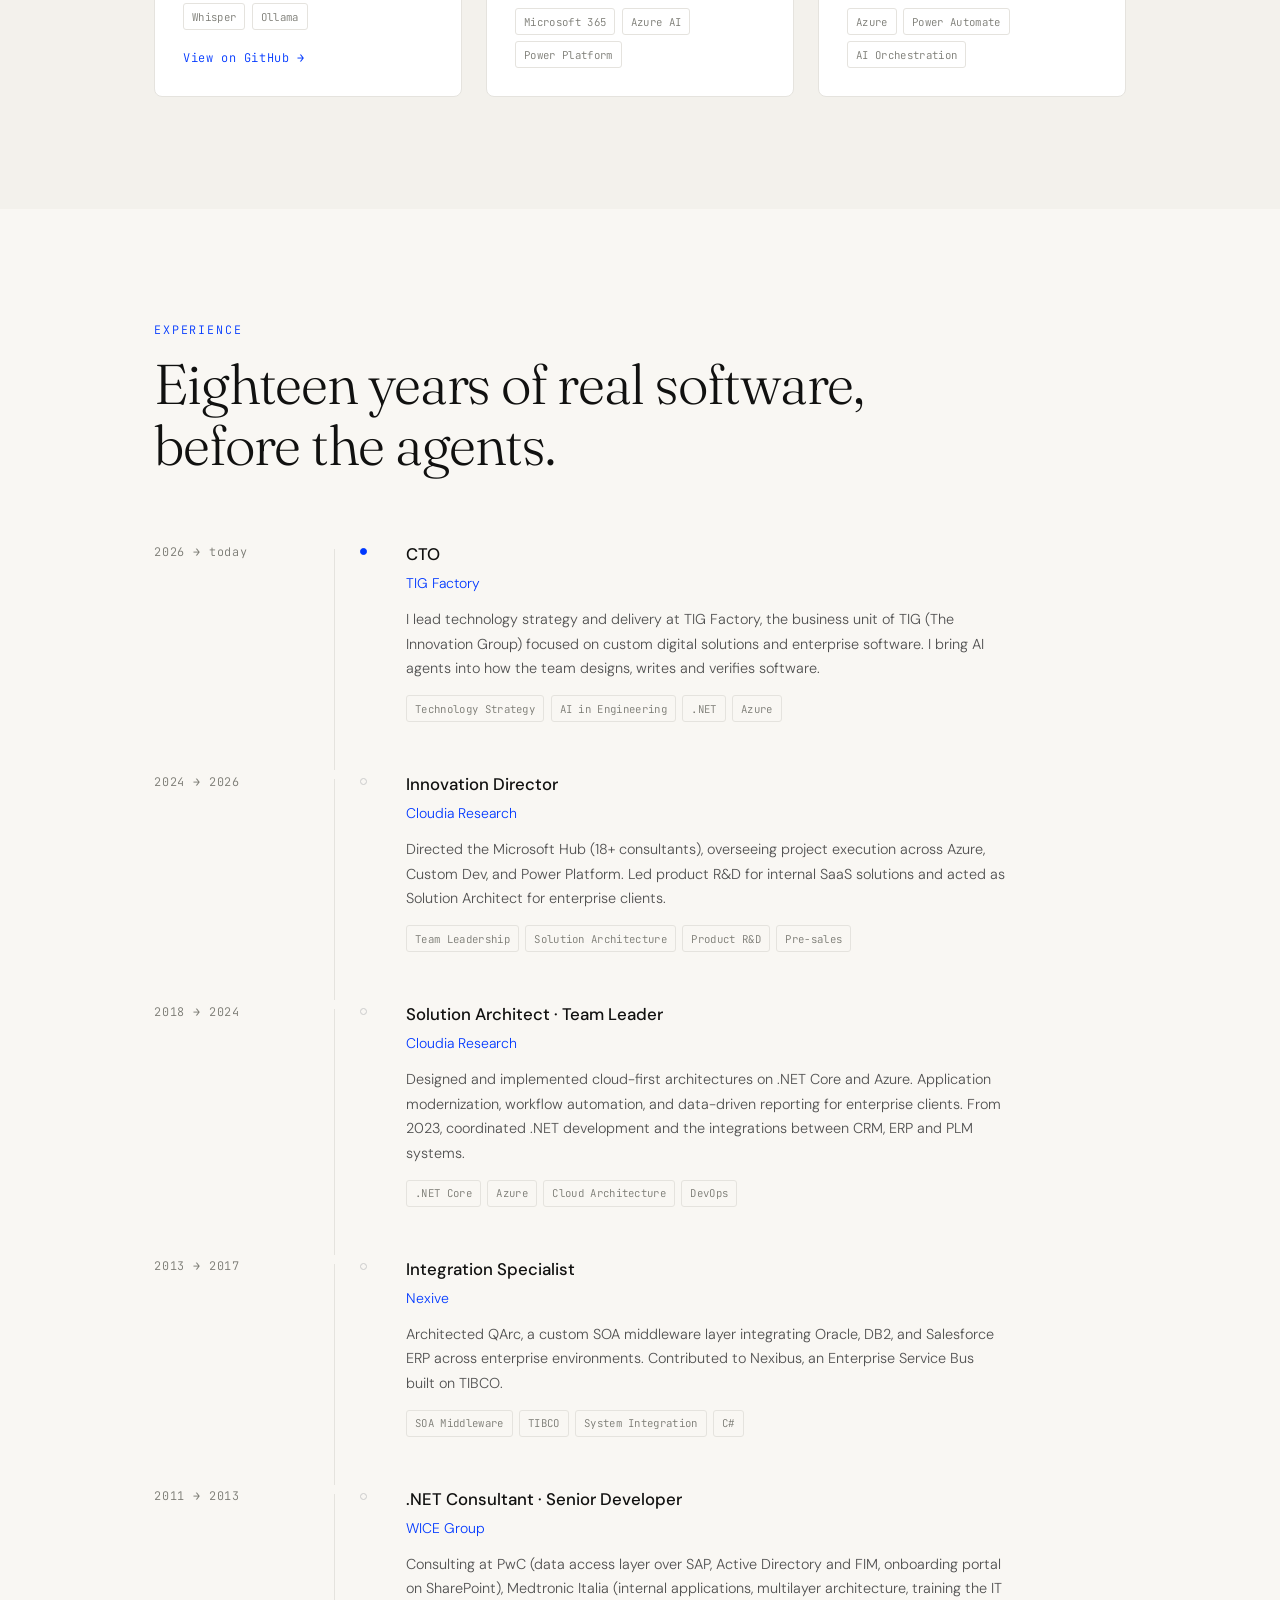
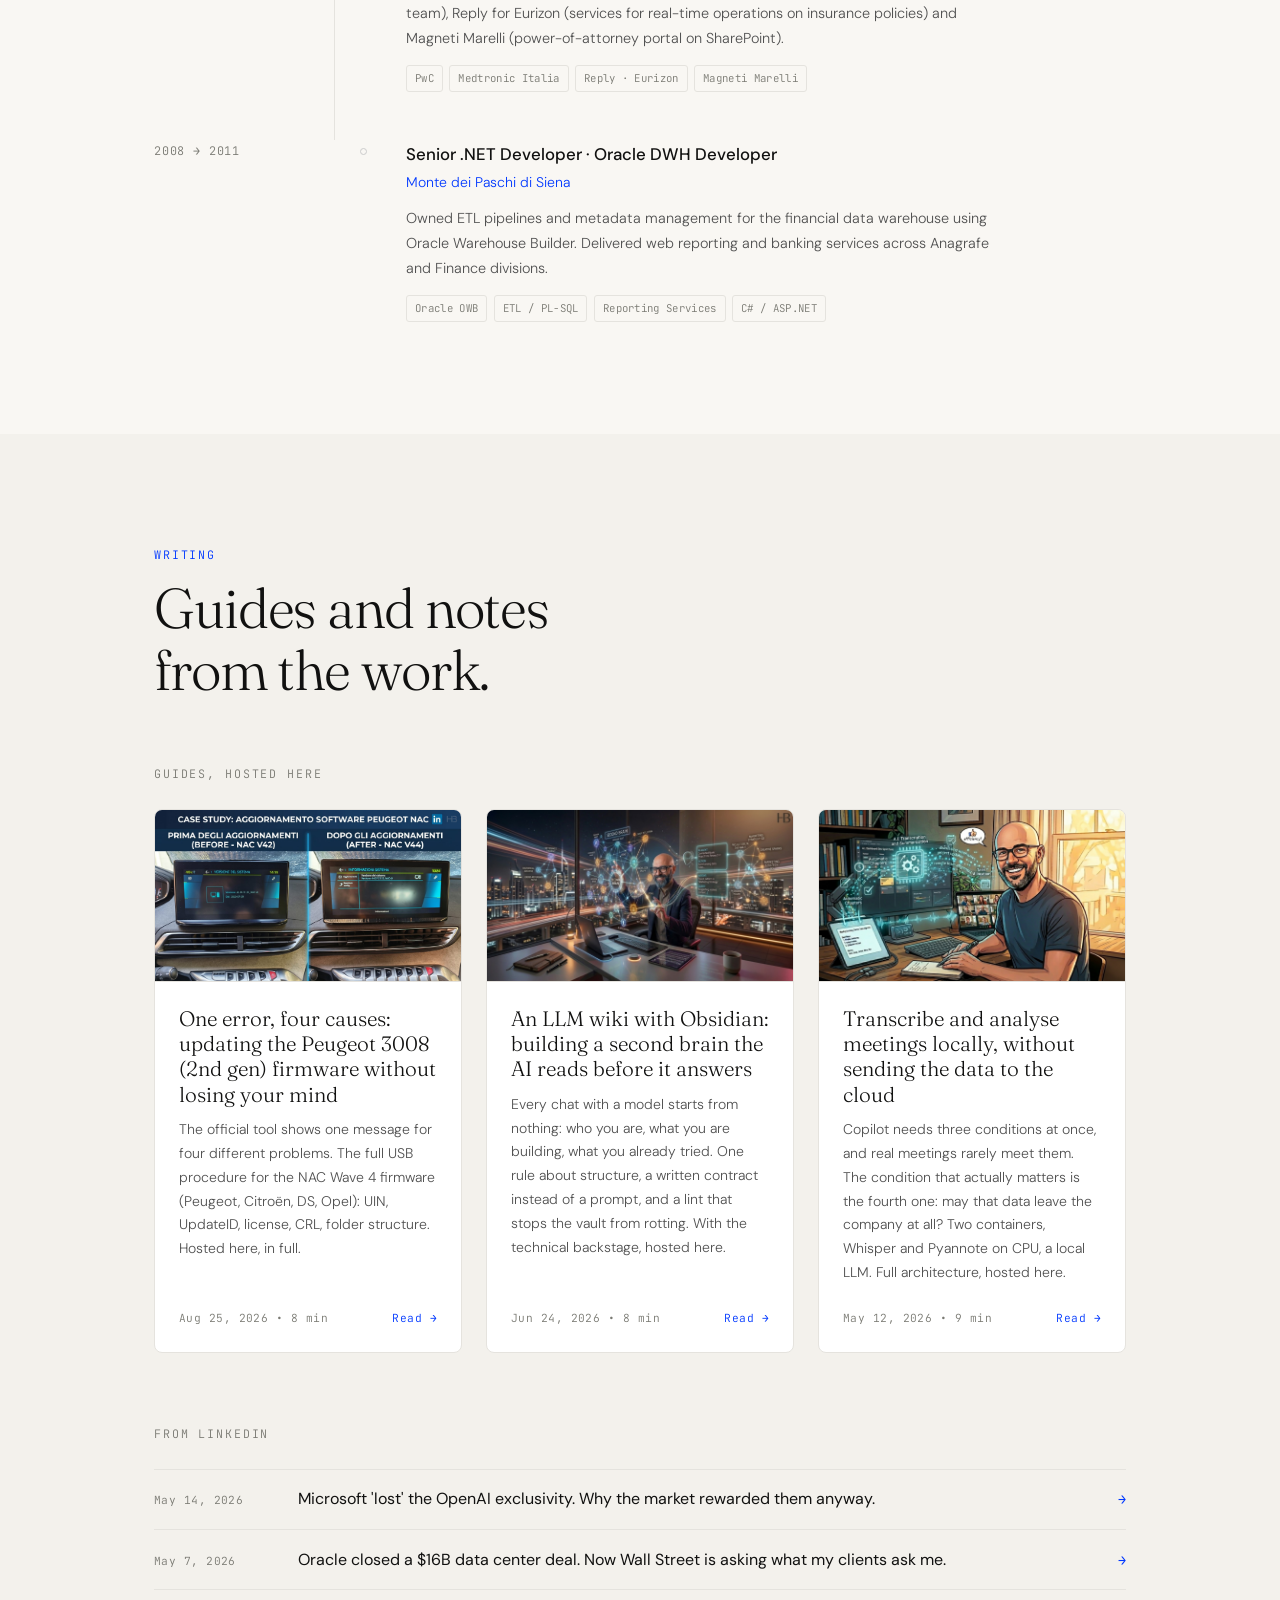
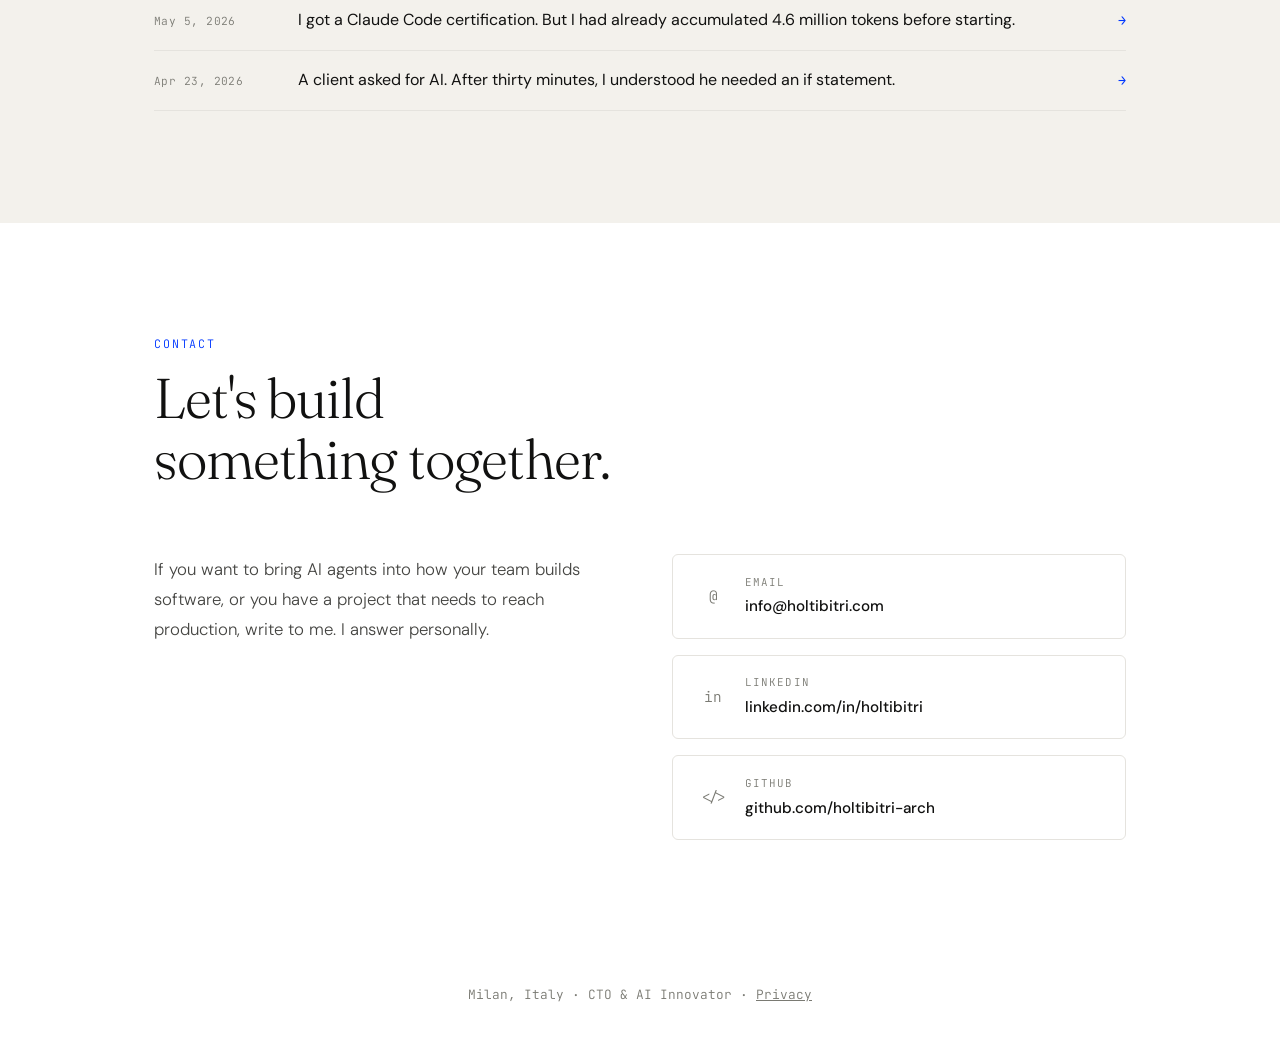
==== commit 96d24fc7: "feat(home): nuova narrativa, agenti AI e persone nella stessa squadra La home lascia la dualita' dir" ====
--- a/index.html
+++ b/index.html
@@ -3,8 +3,10 @@
 <head>
   <meta charset="UTF-8">
   <meta name="viewport" content="width=device-width, initial-scale=1.0">
-  <title>Holti Bitri — CTO & AI Innovator | Fintech SaaS Architect</title>
-  <meta name="description" content="CTO & AI Innovator with nearly 20 years in the Microsoft ecosystem. Building ToroPulse, a fintech SaaS for retail eToro traders, and AI FinCast, an AI-generated financial podcast. Expertise in Azure, .NET, and agentic AI.">
+  <!-- Pagina generata da tools/build_home.py. I testi stanno in tools/home_content.py,
+       gli articoli in posts.json. Non modificare questo file a mano. -->
+  <title>Holti Bitri | CTO: AI agents and people, one team</title>
+  <meta name="description" content="CTO at TIG Factory. I design workflows where AI agents and people build software together. The proof: ToroPulse, a fintech SaaS for eToro traders, and AI FinCast, an AI-generated financial podcast.">
   <link rel="canonical" href="https://holtibitri.com/">
   <link rel="alternate" hreflang="en" href="https://holtibitri.com/">
   <link rel="alternate" hreflang="it" href="https://holtibitri.com/it/">
@@ -12,23 +14,23 @@
 
   <meta property="og:type" content="website">
   <meta property="og:url" content="https://holtibitri.com/">
-  <meta property="og:title" content="Holti Bitri — CTO & AI Innovator">
-  <meta property="og:description" content="CTO & AI Innovator with nearly 20 years in the Microsoft ecosystem. Building ToroPulse (fintech SaaS for eToro traders) and AI FinCast, an AI-generated financial podcast.">
-  <meta property="og:image" content="https://holtibitri.com/avatar.jpg">
+  <meta property="og:title" content="AI agents and people, one team. I design it.">
+  <meta property="og:description" content="Holti Bitri, CTO. I design and lead workflows where AI agents and people build software together: written rules, a check at every step, human decisions.">
+  <meta property="og:image" content="https://holtibitri.com/img/og-en.png">
+  <meta property="og:image:width" content="1200">
+  <meta property="og:image:height" content="630">
   <meta property="og:locale" content="en_US">
   <meta property="og:locale:alternate" content="it_IT">
 
   <meta name="twitter:card" content="summary_large_image">
-  <meta name="twitter:title" content="Holti Bitri — CTO & AI Innovator">
-  <meta name="twitter:description" content="CTO & AI Innovator with nearly 20 years in the Microsoft ecosystem. Building ToroPulse (fintech SaaS for eToro traders) and AI FinCast, an AI-generated financial podcast.">
-  <meta name="twitter:image" content="https://holtibitri.com/avatar.jpg">
-
+  <meta name="twitter:title" content="AI agents and people, one team. I design it.">
+  <meta name="twitter:description" content="Holti Bitri, CTO. I design and lead workflows where AI agents and people build software together: written rules, a check at every step, human decisions.">
+  <meta name="twitter:image" content="https://holtibitri.com/img/og-en.png">
+
+  <link rel="icon" type="image/x-icon" href="/favicon.ico">
   <link rel="preconnect" href="https://fonts.googleapis.com">
   <link rel="preconnect" href="https://fonts.gstatic.com" crossorigin>
-  <link rel="icon" type="image/x-icon" href="/favicon.ico">
-  <link rel="icon" type="image/png" sizes="256x256" href="/favicon.ico">
-  <link rel="shortcut icon" href="/favicon.ico">
-  <link href="https://fonts.googleapis.com/css2?family=Fraunces:ital,opsz,wght@0,9..144,300;0,9..144,400;1,9..144,300&family=DM+Sans:wght@300;400;500&family=JetBrains+Mono:wght@400;500&display=swap" rel="stylesheet">
+  <link href="https://fonts.googleapis.com/css2?family=Fraunces:ital,opsz,wght@0,9..144,300;0,9..144,400;1,9..144,300&amp;family=DM+Sans:wght@300;400;500&amp;family=JetBrains+Mono:wght@400;500&amp;display=swap" rel="stylesheet">
 
   <script type="application/ld+json">
   {
@@ -36,6 +38,7 @@
     "@type": "Person",
     "name": "Holti Bitri",
     "jobTitle": "CTO & AI Innovator",
+    "description": "Holti Bitri, CTO. I design and lead workflows where AI agents and people build software together: written rules, a check at every step, human decisions.",
     "url": "https://holtibitri.com/",
     "image": "https://holtibitri.com/avatar.jpg",
     "email": "mailto:info@holtibitri.com",
@@ -56,1189 +59,440 @@
   </script>
 
   <link rel="stylesheet" href="/css/site.css">
-  <style>
-    section { padding: clamp(4rem, 10vw, 8rem) 0; }
-
-    /* ============================================
-       HERO
-    ============================================ */
-    .hero {
-      min-height: auto;
-      display: flex;
-      align-items: flex-start;
-      padding-top: clamp(6rem, 12vh, 9rem);
-      padding-bottom: clamp(4rem, 8vh, 6rem);
-      position: relative;
-      overflow: hidden;
-    }
-
-    .hero::before {
-      content: '';
-      position: absolute;
-      top: -20%; right: -10%;
-      width: 55%; height: 90%;
-      background: radial-gradient(ellipse at 70% 30%, rgba(0, 56, 255, 0.055) 0%, transparent 68%);
-      pointer-events: none;
-    }
-
-    .hero::after {
-      content: 'HB';
-      position: absolute;
-      right: -0.02em;
-      bottom: -0.15em;
-      font-family: var(--font-display);
-      font-size: clamp(14rem, 30vw, 28rem);
-      font-weight: 300;
-      color: transparent;
-      -webkit-text-stroke: 1px rgba(0,0,0,0.05);
-      pointer-events: none;
-      line-height: 1;
-      user-select: none;
-    }
-
-    .hero-inner { width: 100%; position: relative; z-index: 1; }
-
-    .hero-eyebrow {
-      font-family: var(--font-mono);
-      font-size: 0.78rem;
-      letter-spacing: 0.14em;
-      text-transform: uppercase;
-      color: var(--accent);
-      margin-bottom: 1.5rem;
-      opacity: 0;
-      transform: translateY(12px);
-      animation: fadeUp 0.7s 0.2s forwards;
-    }
-
-    .hero-name {
-      font-size: clamp(3.5rem, 9vw, 8.5rem);
-      font-weight: 300;
-      letter-spacing: -0.025em;
-      margin-bottom: 0.2em;
-      opacity: 0;
-      transform: translateY(16px);
-      animation: fadeUp 0.8s 0.35s forwards;
-    }
-    .hero-name em {
-      font-style: italic;
-      color: var(--accent);
-    }
-
-    .hero-title {
-      font-size: clamp(1rem, 2vw, 1.25rem);
-      color: var(--muted);
-      font-weight: 300;
-      max-width: 500px;
-      margin-bottom: 2.75rem;
-      line-height: 1.65;
-      opacity: 0;
-      transform: translateY(12px);
-      animation: fadeUp 0.7s 0.5s forwards;
-    }
-
-    .hero-cta {
-      display: flex;
-      gap: 1rem;
-      flex-wrap: wrap;
-      opacity: 0;
-      transform: translateY(12px);
-      animation: fadeUp 0.7s 0.65s forwards;
-    }
-
-    .btn {
-      display: inline-flex;
-      align-items: center;
-      padding: 0.75rem 1.5rem;
-      text-decoration: none;
-      font-size: 0.875rem;
-      font-weight: 400;
-      border-radius: 4px;
-      transition: all 0.2s;
-      letter-spacing: 0.025em;
-    }
-    .btn-primary { background: var(--text); color: var(--bg); }
-    .btn-primary:hover { background: var(--accent); }
-    .btn-secondary { border: 1px solid var(--border); color: var(--text); }
-    .btn-secondary:hover { border-color: var(--text); }
-
-    .hero-scroll { display: none; }
-
-    /* ============================================
-       SECTION HEADER
-    ============================================ */
-    .section-header { margin-bottom: clamp(2.5rem, 5vw, 4rem); }
-
-    .section-label {
-      display: block;
-      font-family: var(--font-mono);
-      font-size: 0.73rem;
-      letter-spacing: 0.16em;
-      text-transform: uppercase;
-      color: var(--accent);
-      margin-bottom: 0.75rem;
-    }
-
-    .section-title {
-      font-size: clamp(2rem, 5vw, 3.5rem);
-      font-weight: 300;
-      letter-spacing: -0.02em;
-    }
-
-    /* ============================================
-       ABOUT
-    ============================================ */
-    .about-grid {
-      display: grid;
-      grid-template-columns: 1fr 1fr;
-      gap: clamp(2rem, 5vw, 5rem);
-      align-items: start;
-    }
-
-    .about-avatar-wrap {
-      display: flex;
-      justify-content: center;
-      margin-bottom: 2rem;
-    }
-
-    .about-avatar {
-      width: auto;
-      max-width: 260px;
-      height: auto;
-      border-radius: 12px;
-      display: block;
-      transition: transform 0.3s, box-shadow 0.3s;
-    }
-    .about-avatar:hover {
-      transform: translateY(-3px);
-      box-shadow: 0 16px 48px rgba(0,0,0,0.15);
-    }
-
-    .about-text { font-size: 1.02rem; line-height: 1.82; color: #35352F; }
-    .about-text p + p { margin-top: 1.25em; }
-
-    .about-stats {
-      display: grid;
-      grid-template-columns: 1fr 1fr;
-      gap: 1.25rem;
-    }
-
-    .stat-card {
-      padding: 1.5rem;
-      border: 1px solid var(--border);
-      border-radius: 6px;
-      background: var(--bg-card);
-      transition: border-color 0.2s;
-    }
-    .stat-card:hover { border-color: var(--accent); }
-
-    .stat-number {
-      font-family: var(--font-display);
-      font-size: 2.5rem;
-      font-weight: 300;
-      color: var(--accent);
-      line-height: 1;
-      margin-bottom: 0.4rem;
-    }
-
-    .stat-label {
-      font-size: 0.8rem;
-      color: var(--muted);
-      line-height: 1.45;
-    }
-
-    /* ============================================
-       EXPERTISE (dark section)
-    ============================================ */
-    #expertise {
-      background: var(--text);
-      color: var(--bg);
-    }
-    #expertise .section-label { color: rgba(100, 140, 255, 0.8); }
-    #expertise .section-title { color: var(--bg); }
-
-    .expertise-grid {
-      display: grid;
-      grid-template-columns: repeat(auto-fill, minmax(240px, 1fr));
-      gap: 1px;
-      border: 1px solid rgba(255,255,255,0.08);
-      background: rgba(255,255,255,0.08);
-      border-radius: 6px;
-      overflow: hidden;
-      margin-top: 3rem;
-    }
-
-    .expertise-item {
-      background: var(--text);
-      padding: 1.75rem 1.5rem;
-      transition: background 0.22s;
-    }
-    .expertise-item:hover { background: #1c1c1b; }
-
-    .expertise-icon {
-      font-size: 1.35rem;
-      margin-bottom: 0.8rem;
-      display: block;
-      filter: grayscale(0.2);
-    }
-
-    .expertise-name {
-      font-size: 0.95rem;
-      font-weight: 500;
-      color: #F9F7F3;
-      margin-bottom: 0.4rem;
-    }
-
-    .expertise-desc {
-      font-size: 0.78rem;
-      color: rgba(249, 247, 243, 0.4);
-      line-height: 1.55;
-    }
-
-    /* ============================================
-       EXPERIENCE
-    ============================================ */
-    .timeline {
-      position: relative;
-      padding-left: 0;
-    }
-
-    .timeline-item {
-      display: grid;
-      grid-template-columns: 180px 1fr;
-      gap: 2rem;
-      padding-bottom: 3rem;
-      position: relative;
-    }
-    .timeline-item:last-child { padding-bottom: 0; }
-
-    .timeline-item::after {
-      content: '';
-      position: absolute;
-      left: 180px;
-      top: 0.55rem;
-      bottom: 0;
-      width: 1px;
-      background: var(--border);
-    }
-    .timeline-item:last-child::after { display: none; }
-
-    .timeline-left { padding-top: 0.1rem; }
-
-    .timeline-date {
-      font-family: var(--font-mono);
-      font-size: 0.72rem;
-      color: var(--muted);
-      letter-spacing: 0.07em;
-      white-space: nowrap;
-    }
-
-    .timeline-right {
-      padding-left: 2.5rem;
-      position: relative;
-    }
-    .timeline-right::before {
-      content: '';
-      position: absolute;
-      left: -0.4rem;
-      top: 0.5rem;
-      width: 7px; height: 7px;
-      border-radius: 50%;
-      background: var(--bg);
-      border: 1.5px solid #ccc;
-      z-index: 1;
-      transition: border-color 0.2s, background 0.2s;
-    }
-    .timeline-item:hover .timeline-right::before {
-      border-color: var(--accent);
-      background: var(--accent);
-    }
-
-    .timeline-role { font-size: 1.05rem; font-weight: 500; margin-bottom: 0.2rem; }
-    .timeline-company { font-size: 0.875rem; color: var(--accent); margin-bottom: 0.7rem; }
-
-    .timeline-desc {
-      font-size: 0.875rem;
-      color: #505050;
-      line-height: 1.72;
-      max-width: 580px;
-    }
-
-    .timeline-tags {
-      display: flex;
-      flex-wrap: wrap;
-      gap: 0.4rem;
-      margin-top: 0.9rem;
-    }
-
-    .tag {
-      font-family: var(--font-mono);
-      font-size: 0.67rem;
-      padding: 0.2rem 0.5rem;
-      border: 1px solid var(--border);
-      border-radius: 3px;
-      color: var(--muted);
-      letter-spacing: 0.03em;
-    }
-
-    /* ============================================
-       PROJECTS
-    ============================================ */
-    #projects { background: #F3F1EC; }
-
-    .projects-grid {
-      display: grid;
-      grid-template-columns: repeat(auto-fill, minmax(300px, 1fr));
-      gap: 1.5rem;
-      margin-top: 3rem;
-    }
-
-    .project-card {
-      background: var(--bg-card);
-      border: 1px solid var(--border);
-      border-radius: 8px;
-      padding: 2rem;
-      transition: transform 0.22s, box-shadow 0.22s;
-    }
-    .project-card:hover {
-      transform: translateY(-4px);
-      box-shadow: 0 16px 48px rgba(0,0,0,0.07);
-    }
-
-    .project-type {
-      font-family: var(--font-mono);
-      font-size: 0.68rem;
-      letter-spacing: 0.12em;
-      text-transform: uppercase;
-      color: var(--accent);
-      margin-bottom: 1rem;
-    }
-
-    .project-title {
-      font-family: var(--font-display);
-      font-size: 1.45rem;
-      font-weight: 300;
-      margin-bottom: 0.75rem;
-      line-height: 1.2;
-    }
-
-    .project-desc {
-      font-size: 0.875rem;
-      color: #505050;
-      line-height: 1.72;
-      margin-bottom: 1.25rem;
-    }
-
-    .project-stack { display: flex; flex-wrap: wrap; gap: 0.4rem; }
-
-    /* ============================================
-       FEATURED PROJECTS
-    ============================================ */
-    .featured-grid {
-      display: grid;
-      grid-template-columns: 1fr 1fr;
-      gap: 2rem;
-    }
-
-    .featured-card {
-      border: 1px solid var(--border);
-      border-radius: 8px;
-      padding: 2.5rem;
-      background-color: var(--bg-card);
-      transition: box-shadow 0.3s;
-      box-shadow: 0 4px 12px rgba(0,0,0,0.05);
-      display: flex;
-      flex-direction: column;
-    }
-    .featured-card:hover { box-shadow: 0 16px 48px rgba(0,0,0,0.07); }
-    .featured-card .timeline-tags { margin-top: auto; padding-top: 1.5rem; }
-
-    /* ============================================
-       CONTACT
-    ============================================ */
-    .contact-inner {
-      display: grid;
-      grid-template-columns: 1fr 1fr;
-      gap: clamp(2rem, 5vw, 5rem);
-      align-items: start;
-    }
-
-    .contact-text { font-size: 1.02rem; color: #444441; line-height: 1.82; }
-
-    .contact-links { display: flex; flex-direction: column; gap: 1rem; }
-    .contact-link {
-      display: flex;
-      align-items: center;
-      gap: 1rem;
-      padding: 1.25rem 1.5rem;
-      border: 1px solid var(--border);
-      border-radius: 6px;
-      text-decoration: none;
-      color: var(--text);
-      background: var(--bg-card);
-      transition: all 0.2s;
-    }
-    .contact-link:hover { border-color: var(--accent); }
-    .contact-link:hover .contact-link-value { color: var(--accent); }
-
-    .contact-link-icon {
-      font-family: var(--font-mono);
-      font-size: 1rem;
-      width: 2rem;
-      text-align: center;
-      flex-shrink: 0;
-      color: var(--muted);
-    }
-
-    .contact-link-info { flex: 1; }
-    .contact-link-label {
-      display: block;
-      font-family: var(--font-mono);
-      font-size: 0.68rem;
-      letter-spacing: 0.1em;
-      color: var(--muted);
-      text-transform: uppercase;
-      margin-bottom: 0.2rem;
-    }
-    .contact-link-value {
-      display: block;
-      font-size: 0.95rem;
-      font-weight: 500;
-      transition: color 0.2s;
-    }
-
-    /* ============================================
-       ANIMATIONS
-    ============================================ */
-    @keyframes fadeUp {
-      from { opacity: 0; transform: translateY(16px); }
-      to   { opacity: 1; transform: translateY(0); }
-    }
-    .reveal {
-      opacity: 0;
-      transform: translateY(20px);
-      transition: opacity 0.8s ease-out, transform 0.8s ease-out;
-    }
-    .reveal.visible { opacity: 1; transform: translateY(0); }
-
-    /* ============================================
-       WRITING
-    ============================================ */
-    .writing-grid {
-      display: grid;
-      grid-template-columns: repeat(auto-fill, minmax(300px, 1fr));
-      gap: 1.5rem;
-      margin-top: 3rem;
-    }
-
-    .writing-item {
-      display: flex;
-      flex-direction: column;
-      background: var(--bg-card);
-      border: 1px solid var(--border);
-      border-radius: 8px;
-      padding: 2rem;
-      text-decoration: none;
-      color: var(--text);
-      transition: transform 0.22s, box-shadow 0.22s, border-color 0.22s;
-    }
-    .writing-item:hover {
-      transform: translateY(-4px);
-      box-shadow: 0 16px 48px rgba(0,0,0,0.07);
-      border-color: var(--accent);
-    }
-
-    .writing-number {
-      font-family: var(--font-mono);
-      font-size: 0.68rem;
-      letter-spacing: 0.14em;
-      color: var(--accent);
-      margin-bottom: 1.25rem;
-    }
-
-    .writing-title {
-      font-family: var(--font-display);
-      font-size: 1.35rem;
-      font-weight: 300;
-      line-height: 1.2;
-      margin-bottom: 0.75rem;
-      color: var(--text);
-    }
-
-    .writing-excerpt {
-      font-size: 0.875rem;
-      color: #505050;
-      line-height: 1.72;
-      flex: 1;
-      margin-bottom: 1.75rem;
-    }
-
-    .writing-footer {
-      display: flex;
-      justify-content: space-between;
-      align-items: center;
-      margin-top: auto;
-    }
-
-    .writing-meta {
-      display: flex;
-      gap: 0.4rem;
-      font-family: var(--font-mono);
-      font-size: 0.68rem;
-      color: var(--muted);
-      letter-spacing: 0.04em;
-    }
-
-    .writing-cta {
-      font-family: var(--font-mono);
-      font-size: 0.72rem;
-      color: var(--accent);
-      letter-spacing: 0.06em;
-      transition: letter-spacing 0.2s;
-    }
-    .writing-item:hover .writing-cta { letter-spacing: 0.1em; }
-
-    .writing-empty {
-      color: var(--muted);
-      font-size: 0.875rem;
-      font-style: italic;
-      grid-column: 1 / -1;
-    }
-
-    /* ============================================
-       RESPONSIVE
-    ============================================ */
-    @media (max-width: 768px) {
-      .about-grid, .contact-inner, .featured-grid { grid-template-columns: 1fr; gap: 2.5rem; }
-      .timeline-item { grid-template-columns: 1fr; gap: 0.25rem; }
-      .timeline-item::after { display: none; }
-      .timeline-right { padding-left: 1.25rem; }
-    }
-    @media (max-width: 480px) {
-      .about-stats { grid-template-columns: 1fr 1fr; }
-      .hero::after { display: none; }
-    }
-  </style>
+  <link rel="stylesheet" href="/css/home.css">
+  <script>document.documentElement.classList.add('js');</script>
   <script defer src="https://cloud.umami.is/script.js" data-website-id="4d89a1e3-8961-4b64-9579-4c118118822f"></script>
 </head>
 <body>
 
   <nav id="navbar">
-    <a href="#" class="nav-logo">HB_</a>
+    <a href="#home" class="nav-logo">HB_</a>
     <div class="nav-right">
-      <ul class="nav-links">
-        <li><a href="#about" data-en="About" data-it="Chi sono">About</a></li>
-        <li><a href="#featured-project" data-en="Featured" data-it="In Evidenza">Featured</a></li>
-        <li><a href="#expertise" data-en="Expertise" data-it="Competenze">Expertise</a></li>
-        <li><a href="#experience" data-en="Experience" data-it="Esperienza">Experience</a></li>
-        <li><a href="#projects" data-en="Other Projects" data-it="Altri Progetti">Other Projects</a></li>
-        <li><a href="#writing" data-en="Writing" data-it="Articoli">Writing</a></li>
-        <li><a href="#contact" data-en="Contact" data-it="Contatti">Contact</a></li>
+      <ul class="nav-links" id="nav-links">
+        <li><a href="#about">About</a></li>
+        <li><a href="#method">How I work</a></li>
+        <li><a href="#projects">Projects</a></li>
+        <li><a href="#experience">Experience</a></li>
+        <li><a href="#writing">Writing</a></li>
+        <li><a href="#contact">Contact</a></li>
       </ul>
       <div class="lang-toggle">
-        <button class="lang-btn active" data-lang="en">EN</button>
-        <button class="lang-btn" data-lang="it">IT</button>
-      </div>
+        <a class="lang-btn active" aria-current="page" href="/" hreflang="en">EN</a>
+        <a class="lang-btn" href="/it/" hreflang="it">IT</a>
+      </div>
+      <button class="nav-toggle" type="button" aria-label="Menu" aria-expanded="false" aria-controls="nav-links">
+        <span></span><span></span><span></span>
+      </button>
     </div>
   </nav>
 
   <header id="home" class="hero">
     <div class="container hero-inner">
-      <p class="hero-eyebrow" data-en="CTO &middot; AI Innovator &middot; Fintech SaaS Architect" data-it="CTO &middot; AI Innovator &middot; Architetto SaaS Fintech">
-        CTO &middot; AI Innovator &middot; Fintech SaaS Architect
-      </p>
-      <h1 class="hero-name">
-        Holti Bitri<br><em>CTO, Architect &amp; Innovator</em>
+      <h1 class="hero-h1">
+        <span class="hero-eyebrow">Holti Bitri · CTO · Milan</span>
+        <span class="hero-claim"><span class="line">AI agents and people,</span> <span class="line">one team.</span> <em>I design it.</em></span>
       </h1>
-      <p class="hero-title" data-en="Building bridges between technology vision and business impact. Nearly 20 years at the intersection of architecture, innovation, and delivery." data-it="Connettere visione tecnologica e impatto sul business. Quasi vent'anni all'intersezione tra architettura, innovazione e delivery.">
-        Building bridges between technology vision and business impact. Nearly 20 years at the intersection of architecture, innovation, and delivery.
-      </p>
+      <p class="hero-sub">I design and lead workflows where AI agents and people build software together. Agents get written rules and a check at every step. People keep the architecture and the decisions.</p>
       <div class="hero-cta">
-        <a href="#contact" class="btn btn-primary" data-en="Get in touch" data-it="Contattami">Get in touch</a>
-        <a href="#featured-project" class="btn btn-secondary" data-en="View projects" data-it="Vedi progetti">View projects</a>
+        <a href="#method" class="btn btn-primary">How I work</a>
+        <a href="#contact" class="btn btn-secondary">Get in touch</a>
       </div>
     </div>
   </header>
 
-  <section id="about" style="padding-top: 2rem;">
+  <section id="about">
     <div class="container">
       <div class="about-grid">
         <div class="about-text reveal">
-          <p data-en="I design resilient architectures and lead high-performing teams to turn complex challenges into scalable, future-proof solutions." data-it="Progetto architetture resilienti e guido team ad alte prestazioni per trasformare sfide complesse in soluzioni scalabili e a prova di futuro.">
-            I design resilient architectures and lead high-performing teams to turn complex challenges into scalable, future-proof solutions.
-          </p>
-          <p data-en="With nearly 20 years in the Microsoft ecosystem, my journey evolved from deep-dive technical development to leading cross-functional innovation areas spanning Power Platform, Azure, and custom development." data-it="Con quasi vent'anni nell'ecosistema Microsoft, il mio percorso si è evoluto dallo sviluppo tecnico profondo alla guida di aree di innovazione cross-funzionali su Power Platform, Azure e sviluppo custom.">
-            With nearly 20 years in the Microsoft ecosystem, my journey evolved from deep-dive technical development to leading cross-functional innovation areas spanning Power Platform, Azure, and custom development.
-          </p>
-          <p data-en="Today I drive digital transformation initiatives for enterprise clients, overseeing AI-powered products including AI4Teams, AI4Align, and AI4Orchestration. My work connects architecture, strategy, and delivery." data-it="Oggi coordino iniziative di trasformazione digitale per clienti enterprise, supervisionando prodotti AI come AI4Teams, AI4Align e AI4Orchestration. Il mio lavoro connette architettura, strategia e delivery.">
-            Today I drive digital transformation initiatives for enterprise clients, overseeing AI-powered products including AI4Teams, AI4Align, and AI4Orchestration. My work connects architecture, strategy, and delivery.
-          </p>
-          <p data-en="Enterprise clients I've worked with include PwC, Medtronic, MPS, and Nexive &mdash; across banking, healthcare, logistics, and consulting." data-it="Tra i clienti enterprise con cui ho lavorato: PwC, Medtronic, MPS e Nexive &mdash; nei settori banking, healthcare, logistica e consulenza.">
-            Enterprise clients I've worked with include PwC, Medtronic, MPS, and Nexive &mdash; across banking, healthcare, logistics, and consulting.
-          </p>
-          <p data-en="Microsoft-certified since 2011 (MCSD, MCTS) and Anthropic-certified in 2026 (Claude Code, Claude Cowork): two decades of credentials, from the Microsoft ecosystem to today's AI stack." data-it="Certificato Microsoft dal 2011 (MCSD, MCTS) e Anthropic nel 2026 (Claude Code, Claude Cowork): vent'anni di credenziali, dall'ecosistema Microsoft allo stack AI di oggi.">
-            Microsoft-certified since 2011 (MCSD, MCTS) and Anthropic-certified in 2026 (Claude Code, Claude Cowork): two decades of credentials, from the Microsoft ecosystem to today's AI stack.
-          </p>
-          <p data-en="Currently building <a href='https://toropulse.app' target='_blank' style='color: var(--accent); text-decoration: none; font-weight: 500;'>ToroPulse</a> — smart alerts, deep copier analytics, and social automation for eToro traders." data-it="Attualmente sviluppo <a href='https://toropulse.app' target='_blank' style='color: var(--accent); text-decoration: none; font-weight: 500;'>ToroPulse</a> — alert intelligenti, analytics avanzate e automazione social per i trader su eToro.">
-            Currently building <a href='https://toropulse.app' target='_blank' style='color: var(--accent); text-decoration: none; font-weight: 500;'>ToroPulse</a> — smart alerts, deep copier analytics, and social automation for eToro traders.
-          </p>
-        </div>
-        
-        <div class="about-stats reveal" style="transition-delay:0.15s">
-          <div class="about-avatar-wrap" style="grid-column: 1 / -1;">
-            <img src="/avatar.jpg" alt="Holti Bitri — CTO, Architect & Innovator" class="about-avatar">
-          </div>
-          <div class="stat-card">
-            <div class="stat-number">~20</div>
-            <div class="stat-label" data-en="Years in the Microsoft ecosystem" data-it="Anni nell'ecosistema Microsoft">Years in the Microsoft ecosystem</div>
-          </div>
-          <div class="stat-card">
-            <div class="stat-number">3</div>
-            <div class="stat-label" data-en="Innovation domains led (Power Platform, Azure, Dev)" data-it="Domini Innovation guidati (Power Platform, Azure, Dev)">Innovation domains led (Power Platform, Azure, Dev)</div>
-          </div>
-        </div>
-      </div>
-    </div>
-  </section>
-
-  <div class="section-divider"></div>
-
-  <section id="featured-project" class="reveal" style="padding: 4rem 10%; background-color: var(--bg);">
-    <div class="container">
-      <div class="section-header">
-        <span class="section-label" data-en="Featured" data-it="In Evidenza">Featured</span>
-        <h2 class="section-title" data-en="What I'm building<br>right now." data-it="Cosa sto costruendo<br>ora.">What I'm building<br>right now.</h2>
-      </div>
-      <div class="featured-grid">
-        <div class="featured-card">
-          <div style="display: flex; justify-content: space-between; align-items: flex-start; flex-wrap: wrap; gap: 1rem;">
+          <span class="section-label">About</span>
+          <p>I have been writing software since 2008: .NET and Oracle developer at Monte dei Paschi di Siena, then systems integration, architecture, and leading an innovation unit. Today I am CTO at TIG Factory.</p>
+          <p>My job has changed shape. Most of the code is now written by AI agents. I decide the architecture, write the rules they work by, set the checks, and answer for what goes to production.</p>
+          <p>This is not an experiment. It is how I build a trading platform, a podcast that ships every morning without me, and the tools my colleagues at TIG use every day.</p>
+          <p>Before that I worked inside PwC, Medtronic Italia, Reply (for Eurizon) and Magneti Marelli, spent four years at Nexive and eight at Cloudia Research, from architect to Innovation Director. That is where I learned what software needs to hold up in a company, and it is what I now ask of the agents.</p>
+          <p>Microsoft certified since 2011 (MCSD, MCTS), Anthropic certified since 2026 (Claude Code, Claude Cowork).</p>
+        </div>
+        <div class="about-side reveal">
+          <img src="/avatar.jpg" alt="Holti Bitri, CTO at TIG Factory" class="about-avatar" width="900" height="1433" loading="lazy">
+          <div class="about-stats">
+            <div class="stat-card">
+              <div class="stat-number">18</div>
+              <div class="stat-label">Years of software in production</div>
+            </div>
+            <div class="stat-card">
+              <div class="stat-number">100+</div>
+              <div class="stat-label">AI FinCast episodes shipped with no human intervention</div>
+            </div>
+          </div>
+        </div>
+      </div>
+      <div class="clients reveal">
+        <span class="clients-label">Worked with</span>
+        <ul class="clients-list"><li>PwC</li><li>Medtronic Italia</li><li>Reply / Eurizon</li><li>Magneti Marelli</li><li>Monte dei Paschi di Siena</li><li>Nexive</li></ul>
+      </div>
+    </div>
+  </section>
+
+  <section id="method">
+    <div class="container">
+      <div class="section-header reveal">
+        <span class="section-label">How I work</span>
+        <h2 class="section-title">Five rules,<br>learned from things that run.</h2>
+      </div>
+      <ol class="rules">
+        <li class="rule reveal">
+          <span class="rule-num">01</span>
+          <h3 class="rule-title">First, decide whether AI is needed</h3>
+          <div class="rule-body">
+            <p>A client asked me for AI. Thirty minutes in, it was clear he needed an if statement. Being able to say so is part of the job.</p>
+            <a class="rule-link" href="https://www.linkedin.com/feed/update/urn:li:activity:7452989725663084544/" target="_blank" rel="noopener noreferrer">Read the post &rarr;</a>
+          </div>
+        </li>
+        <li class="rule reveal">
+          <span class="rule-num">02</span>
+          <h3 class="rule-title">Agents get a contract, not a prompt</h3>
+          <div class="rule-body">
+            <p>Role, rules, sources, what it must never do. Written down, versioned, corrected after every mistake. At TIG Factory the company knowledge base is kept by an agent with one rule at the top: never make anything up.</p>
+            <a class="rule-link" href="/articles/llm-wiki-obsidian-second-brain-ai/">Read the guide &rarr;</a>
+          </div>
+        </li>
+        <li class="rule reveal">
+          <span class="rule-num">03</span>
+          <h3 class="rule-title">Sensitive data never reaches the model</h3>
+          <div class="rule-body">
+            <p>At TIG, a check on the production database used to take half an hour by hand. Now it takes seconds: personal data is masked on the PC and the model only gets the summary.</p>
+            <a class="rule-link" href="/articles/transcribe-meetings-locally-without-cloud/">Another case: meetings transcribed locally &rarr;</a>
+          </div>
+        </li>
+        <li class="rule reveal">
+          <span class="rule-num">04</span>
+          <h3 class="rule-title">Every step has a check</h3>
+          <div class="rule-body">
+            <p>An agent that writes without verification produces fast code and slow problems. Tests, review and acceptance live inside the workflow, not after it.</p>
+          </div>
+        </li>
+        <li class="rule reveal">
+          <span class="rule-num">05</span>
+          <h3 class="rule-title">Decisions stay with people</h3>
+          <div class="rule-body">
+            <p>Agents propose, write and verify. What to build, on which architecture and when it ships is decided by whoever answers for it.</p>
+          </div>
+        </li>
+      </ol>
+    </div>
+  </section>
+
+  <section id="projects">
+    <div class="container">
+      <div class="section-header reveal">
+        <span class="section-label">Projects</span>
+        <h2 class="section-title">The method,<br>put to the test.</h2>
+      </div>
+      <div class="featured-grid" id="featured-project">
+        <article class="featured-card reveal">
+          <div class="featured-head">
             <div>
-              <h3 style="font-family: var(--font-display); font-size: 1.8rem; color: var(--text); margin-bottom: 0.5rem;">ToroPulse</h3>
-              <p style="color: var(--accent); font-family: var(--font-mono); font-size: 0.8rem; margin-bottom: 1.5rem; letter-spacing: 0.05em;" data-en="Lead Architect • 2026 - Present" data-it="Lead Architect • 2026 - Present">Lead Architect • 2026 - Present</p>
-            </div>
-            <a href="https://toropulse.app" target="_blank" class="btn btn-secondary" style="font-family: var(--font-mono); font-size: 0.8rem; text-transform: uppercase;">Visit Waitlist &rarr;</a>
-          </div>
-          <p style="color: #505050; line-height: 1.7; margin-bottom: 1.5rem; font-size: 0.95rem;" data-en="Your eToro account, supercharged. ToroPulse is an independent research project bringing smart compound alerts (RSI, EMA, Volume), deep copier analytics, and social automation to retail traders and Popular Investors." data-it="Il tuo account eToro, potenziato. ToroPulse è un progetto di ricerca indipendente che porta alert tecnici composti (RSI, EMA, Volume), analytics avanzate sul copier e automazione social ai trader retail e Popular Investors.">
-            Your eToro account, supercharged. ToroPulse is an independent research project bringing smart compound alerts (RSI, EMA, Volume), deep copier analytics, and social automation to retail traders and Popular Investors.
-          </p>
-          <div class="timeline-tags">
-            <span class="tag">Agentic Workflows</span>
-            <span class="tag">Fintech SaaS</span>
-            <span class="tag">Trading APIs</span>
-            <span class="tag">Growth Hacking</span>
-          </div>
-        </div>
-
-        <div class="featured-card">
-          <div style="display: flex; justify-content: space-between; align-items: flex-start; flex-wrap: wrap; gap: 1rem;">
+              <h3 class="featured-title">ToroPulse</h3>
+              <p class="featured-role">Lead Architect · since 2026</p>
+            </div>
+            <div class="featured-actions">
+              <a href="https://toropulse.app" target="_blank" rel="noopener noreferrer" class="btn btn-secondary btn-small">Join the waitlist &rarr;</a>
+            </div>
+          </div>
+          <p class="featured-text">Your eToro account, supercharged. ToroPulse is an independent research project bringing smart compound alerts (RSI, EMA, Volume), deep copier analytics, and social automation to retail traders and Popular Investors.</p>
+          <p class="featured-proof">Built largely with AI agents: I act as architect and orchestrator.</p>
+          <div class="tags"><span class="tag">Agentic Workflows</span><span class="tag">Fintech SaaS</span><span class="tag">Trading APIs</span></div>
+        </article>
+        <article class="featured-card reveal">
+          <div class="featured-head">
             <div>
-              <h3 style="font-family: var(--font-display); font-size: 1.8rem; color: var(--text); margin-bottom: 0.5rem;">AI FinCast</h3>
-              <p style="color: var(--accent); font-family: var(--font-mono); font-size: 0.8rem; margin-bottom: 1.5rem; letter-spacing: 0.05em;" data-en="Creator • 2026 - Present" data-it="Creator • 2026 - Present">Creator • 2026 - Present</p>
-            </div>
-            <div style="display: flex; gap: 0.5rem; flex-wrap: wrap;">
-              <a href="https://open.spotify.com/show/033j5ueQUdbVL57XTdu9TF" target="_blank" rel="noopener noreferrer" class="btn btn-secondary" style="padding: 0.65rem;" aria-label="FinCast AI - Spotify" title="Spotify"><svg width="18" height="18" viewBox="0 0 24 24" aria-hidden="true" focusable="false" fill="currentColor"><path d="M12 0C5.4 0 0 5.4 0 12s5.4 12 12 12 12-5.4 12-12S18.66 0 12 0zm5.521 17.34c-.24.359-.66.48-1.021.24-2.82-1.74-6.36-2.101-10.561-1.141-.418.122-.779-.179-.899-.539-.12-.421.18-.78.54-.9 4.56-1.021 8.52-.6 11.64 1.32.42.18.479.659.301 1.02zm1.44-3.3c-.301.42-.841.6-1.262.3-3.239-1.98-8.159-2.58-11.939-1.38-.479.12-1.02-.12-1.14-.6-.12-.48.12-1.021.6-1.141C9.6 9.9 15 10.561 18.72 12.84c.361.181.54.78.241 1.2zm.12-3.36C15.24 8.4 8.82 8.16 5.16 9.301c-.6.179-1.2-.181-1.38-.721-.18-.601.18-1.2.72-1.381 4.26-1.26 11.28-1.02 15.721 1.621.539.3.719 1.02.419 1.56-.299.421-1.02.599-1.559.3z"/></svg></a>
-              <a href="https://podcasts.apple.com/us/podcast/fincast-ai/id6807076540" target="_blank" rel="noopener noreferrer" class="btn btn-secondary" style="padding: 0.65rem;" aria-label="FinCast AI - Apple Podcasts" title="Apple Podcasts"><svg width="18" height="18" viewBox="0 0 24 24" aria-hidden="true" focusable="false" fill="currentColor"><path d="M5.34 0A5.328 5.328 0 000 5.34v13.32A5.328 5.328 0 005.34 24h13.32A5.328 5.328 0 0024 18.66V5.34A5.328 5.328 0 0018.66 0zm6.525 2.568c2.336 0 4.448.902 6.056 2.587 1.224 1.272 1.912 2.619 2.264 4.392.12.59.12 2.2.007 2.864a8.506 8.506 0 01-3.24 5.296c-.608.46-2.096 1.261-2.336 1.261-.088 0-.096-.091-.056-.46.072-.592.144-.715.48-.856.536-.224 1.448-.874 2.008-1.435a7.644 7.644 0 002.008-3.536c.208-.824.184-2.656-.048-3.504-.728-2.696-2.928-4.792-5.624-5.352-.784-.16-2.208-.16-3 0-2.728.56-4.984 2.76-5.672 5.528-.184.752-.184 2.584 0 3.336.456 1.832 1.64 3.512 3.192 4.512.304.2.672.408.824.472.336.144.408.264.472.856.04.36.03.464-.056.464-.056 0-.464-.176-.896-.384l-.04-.03c-2.472-1.216-4.056-3.274-4.632-6.012-.144-.706-.168-2.392-.03-3.04.36-1.74 1.048-3.1 2.192-4.304 1.648-1.737 3.768-2.656 6.128-2.656zm.134 2.81c.409.004.803.04 1.106.106 2.784.62 4.76 3.408 4.376 6.174-.152 1.114-.536 2.03-1.216 2.88-.336.43-1.152 1.15-1.296 1.15-.023 0-.048-.272-.048-.603v-.605l.416-.496c1.568-1.878 1.456-4.502-.256-6.224-.664-.67-1.432-1.064-2.424-1.246-.64-.118-.776-.118-1.448-.008-1.02.167-1.81.562-2.512 1.256-1.72 1.704-1.832 4.342-.264 6.222l.413.496v.608c0 .336-.027.608-.06.608-.03 0-.264-.16-.512-.36l-.034-.011c-.832-.664-1.568-1.842-1.872-2.997-.184-.698-.184-2.024.008-2.72.504-1.878 1.888-3.335 3.808-4.019.41-.145 1.133-.22 1.814-.211zm-.13 2.99c.31 0 .62.06.844.178.488.253.888.745 1.04 1.259.464 1.578-1.208 2.96-2.72 2.254h-.015c-.712-.331-1.096-.956-1.104-1.77 0-.733.408-1.371 1.112-1.745.224-.117.534-.176.844-.176zm-.011 4.728c.988-.004 1.706.349 1.97.97.198.464.124 1.932-.218 4.302-.232 1.656-.36 2.074-.68 2.356-.44.39-1.064.498-1.656.288h-.003c-.716-.257-.87-.605-1.164-2.644-.341-2.37-.416-3.838-.218-4.302.262-.616.974-.966 1.97-.97z"/></svg></a>
-              <a href="https://youtube.com/playlist?list=PL62zLK--DCehR0PF5Pl2Ok9Ay8Voc3Zw4" target="_blank" rel="noopener noreferrer" class="btn btn-secondary" style="padding: 0.65rem;" aria-label="FinCast AI - YouTube" title="YouTube"><svg width="18" height="18" viewBox="0 0 24 24" aria-hidden="true" focusable="false" fill="currentColor"><path d="M23.498 6.186a3.016 3.016 0 0 0-2.122-2.136C19.505 3.545 12 3.545 12 3.545s-7.505 0-9.377.505A3.017 3.017 0 0 0 .502 6.186C0 8.07 0 12 0 12s0 3.93.502 5.814a3.016 3.016 0 0 0 2.122 2.136c1.871.505 9.376.505 9.376.505s7.505 0 9.377-.505a3.015 3.015 0 0 0 2.122-2.136C24 15.93 24 12 24 12s0-3.93-.502-5.814zM9.545 15.568V8.432L15.818 12l-6.273 3.568z"/></svg></a>
-              <a href="https://fincast.holtibitri.com/" target="_blank" rel="noopener noreferrer" class="btn btn-secondary" style="padding: 0.65rem 0.9rem; font-family: var(--font-mono); font-size: 0.8rem;" data-en="Website &rarr;" data-it="Sito &rarr;">Website &rarr;</a>
-            </div>
-          </div>
-          <p style="color: #505050; line-height: 1.7; margin-bottom: 1.5rem; font-size: 0.95rem;" data-en="AI-generated daily financial podcast in Italian. An autonomous Python pipeline reads the financial sources overnight, selects the news that matters, writes an adaptive 5-7 section script, edits it, synthesizes the voice and publishes before European markets open on Spotify, Apple Podcasts and YouTube. 50+ episodes, Monday to Friday, plus the Saturday weekly recap." data-it="Podcast finanziario quotidiano in italiano, interamente generato dall'AI. Una pipeline Python autonoma legge le fonti finanziarie durante la notte, sceglie le notizie che contano, scrive uno script adattivo in 5-7 sezioni, lo revisiona, sintetizza la voce e pubblica prima dell'apertura dei mercati europei su Spotify, Apple Podcasts e YouTube. Oltre 50 episodi, dal lunedì al venerdì, più il riepilogo settimanale del sabato.">
-            AI-generated daily financial podcast in Italian. An autonomous Python pipeline reads the financial sources overnight, selects the news that matters, writes an adaptive 5-7 section script, edits it, synthesizes the voice and publishes before European markets open on Spotify, Apple Podcasts and YouTube. 50+ episodes, Monday to Friday, plus the Saturday weekly recap.
-          </p>
-          <div class="timeline-tags">
-            <span class="tag">Python</span>
-            <span class="tag">Claude API</span>
-            <span class="tag">Multi-Agent AI</span>
-            <span class="tag">TTS</span>
-            <span class="tag">RSS</span>
-          </div>
-        </div>
-      </div>
-    </div>
-  </section>
-
-  <section id="expertise">
+              <h3 class="featured-title">AI FinCast</h3>
+              <p class="featured-role">Creator · since 2026</p>
+            </div>
+            <div class="featured-actions">
+              <a href="https://open.spotify.com/show/033j5ueQUdbVL57XTdu9TF" target="_blank" rel="noopener noreferrer" class="btn btn-secondary btn-icon" aria-label="AI FinCast, Spotify" title="Spotify"><svg width="18" height="18" viewBox="0 0 24 24" aria-hidden="true" focusable="false" fill="currentColor"><path d="M12 0C5.4 0 0 5.4 0 12s5.4 12 12 12 12-5.4 12-12S18.66 0 12 0zm5.521 17.34c-.24.359-.66.48-1.021.24-2.82-1.74-6.36-2.101-10.561-1.141-.418.122-.779-.179-.899-.539-.12-.421.18-.78.54-.9 4.56-1.021 8.52-.6 11.64 1.32.42.18.479.659.301 1.02zm1.44-3.3c-.301.42-.841.6-1.262.3-3.239-1.98-8.159-2.58-11.939-1.38-.479.12-1.02-.12-1.14-.6-.12-.48.12-1.021.6-1.141C9.6 9.9 15 10.561 18.72 12.84c.361.181.54.78.241 1.2zm.12-3.36C15.24 8.4 8.82 8.16 5.16 9.301c-.6.179-1.2-.181-1.38-.721-.18-.601.18-1.2.72-1.381 4.26-1.26 11.28-1.02 15.721 1.621.539.3.719 1.02.419 1.56-.299.421-1.02.599-1.559.3z"/></svg></a>
+              <a href="https://podcasts.apple.com/us/podcast/fincast-ai/id6807076540" target="_blank" rel="noopener noreferrer" class="btn btn-secondary btn-icon" aria-label="AI FinCast, Apple Podcasts" title="Apple Podcasts"><svg width="18" height="18" viewBox="0 0 24 24" aria-hidden="true" focusable="false" fill="currentColor"><path d="M5.34 0A5.328 5.328 0 000 5.34v13.32A5.328 5.328 0 005.34 24h13.32A5.328 5.328 0 0024 18.66V5.34A5.328 5.328 0 0018.66 0zm6.525 2.568c2.336 0 4.448.902 6.056 2.587 1.224 1.272 1.912 2.619 2.264 4.392.12.59.12 2.2.007 2.864a8.506 8.506 0 01-3.24 5.296c-.608.46-2.096 1.261-2.336 1.261-.088 0-.096-.091-.056-.46.072-.592.144-.715.48-.856.536-.224 1.448-.874 2.008-1.435a7.644 7.644 0 002.008-3.536c.208-.824.184-2.656-.048-3.504-.728-2.696-2.928-4.792-5.624-5.352-.784-.16-2.208-.16-3 0-2.728.56-4.984 2.76-5.672 5.528-.184.752-.184 2.584 0 3.336.456 1.832 1.64 3.512 3.192 4.512.304.2.672.408.824.472.336.144.408.264.472.856.04.36.03.464-.056.464-.056 0-.464-.176-.896-.384l-.04-.03c-2.472-1.216-4.056-3.274-4.632-6.012-.144-.706-.168-2.392-.03-3.04.36-1.74 1.048-3.1 2.192-4.304 1.648-1.737 3.768-2.656 6.128-2.656zm.134 2.81c.409.004.803.04 1.106.106 2.784.62 4.76 3.408 4.376 6.174-.152 1.114-.536 2.03-1.216 2.88-.336.43-1.152 1.15-1.296 1.15-.023 0-.048-.272-.048-.603v-.605l.416-.496c1.568-1.878 1.456-4.502-.256-6.224-.664-.67-1.432-1.064-2.424-1.246-.64-.118-.776-.118-1.448-.008-1.02.167-1.81.562-2.512 1.256-1.72 1.704-1.832 4.342-.264 6.222l.413.496v.608c0 .336-.027.608-.06.608-.03 0-.264-.16-.512-.36l-.034-.011c-.832-.664-1.568-1.842-1.872-2.997-.184-.698-.184-2.024.008-2.72.504-1.878 1.888-3.335 3.808-4.019.41-.145 1.133-.22 1.814-.211zm-.13 2.99c.31 0 .62.06.844.178.488.253.888.745 1.04 1.259.464 1.578-1.208 2.96-2.72 2.254h-.015c-.712-.331-1.096-.956-1.104-1.77 0-.733.408-1.371 1.112-1.745.224-.117.534-.176.844-.176zm-.011 4.728c.988-.004 1.706.349 1.97.97.198.464.124 1.932-.218 4.302-.232 1.656-.36 2.074-.68 2.356-.44.39-1.064.498-1.656.288h-.003c-.716-.257-.87-.605-1.164-2.644-.341-2.37-.416-3.838-.218-4.302.262-.616.974-.966 1.97-.97z"/></svg></a>
+              <a href="https://youtube.com/playlist?list=PL62zLK--DCehR0PF5Pl2Ok9Ay8Voc3Zw4" target="_blank" rel="noopener noreferrer" class="btn btn-secondary btn-icon" aria-label="AI FinCast, YouTube" title="YouTube"><svg width="18" height="18" viewBox="0 0 24 24" aria-hidden="true" focusable="false" fill="currentColor"><path d="M23.498 6.186a3.016 3.016 0 0 0-2.122-2.136C19.505 3.545 12 3.545 12 3.545s-7.505 0-9.377.505A3.017 3.017 0 0 0 .502 6.186C0 8.07 0 12 0 12s0 3.93.502 5.814a3.016 3.016 0 0 0 2.122 2.136c1.871.505 9.376.505 9.376.505s7.505 0 9.377-.505a3.015 3.015 0 0 0 2.122-2.136C24 15.93 24 12 24 12s0-3.93-.502-5.814zM9.545 15.568V8.432L15.818 12l-6.273 3.568z"/></svg></a>
+              <a href="https://fincast.holtibitri.com/" target="_blank" rel="noopener noreferrer" class="btn btn-secondary btn-small">Website &rarr;</a>
+            </div>
+          </div>
+          <p class="featured-text">AI-generated daily financial podcast in Italian. An autonomous Python pipeline reads the financial sources overnight, selects the news that matters, writes an adaptive 5-7 section script, edits it, synthesizes the voice and publishes before European markets open on Spotify, Apple Podcasts and YouTube.</p>
+          <p class="featured-proof">100+ episodes, Monday to Friday, plus the Saturday weekly recap.</p>
+          <div class="tags"><span class="tag">Python</span><span class="tag">Claude API</span><span class="tag">Multi-Agent AI</span><span class="tag">TTS</span><span class="tag">RSS</span></div>
+        </article>
+        <article class="featured-card featured-wide reveal">
+          <div class="featured-head">
+            <div>
+              <h3 class="featured-title">AI tooling at TIG Factory</h3>
+              <p class="featured-role">CTO · since 2026</p>
+            </div>
+          </div>
+          <p class="featured-text">The same principles inside a real company, with colleagues and sensitive data.</p>
+          <div class="tool-grid">
+            <div class="tool">
+              <h4 class="tool-title">Company second brain</h4>
+              <p>Company knowledge kept by an agent. Every fact has a source, and an automatic check blocks notes that break the standard.</p>
+            </div>
+            <div class="tool">
+              <h4 class="tool-title">Project knowledge for every colleague</h4>
+              <p>Everyone queries it from their own Claude: read-only, personal access, nothing exposed to the Internet.</p>
+            </div>
+            <div class="tool">
+              <h4 class="tool-title">Database checks in seconds</h4>
+              <p>From half an hour by hand to a few seconds, with personal data masked before it reaches the model.</p>
+            </div>
+          </div>
+          <div class="tags"><span class="tag">Claude Code</span><span class="tag">MCP</span><span class="tag">Agent Skills</span><span class="tag">Quality Gate</span></div>
+        </article>
+      </div>
+      <span class="section-label sub-label">Other projects</span>
+      <div class="projects-grid">
+        <article class="project-card reveal">
+          <div class="project-type">Open Source · Personal</div>
+          <h3 class="project-title">AI Meeting Assistant</h3>
+          <p class="project-desc">Fully local AI pipeline for transcribing meetings, identifying speakers, and generating executive summaries. Works with any platform: Teams, Zoom, Webex. No cloud, no subscriptions, no data leaving your machine.</p>
+          <div class="tags"><span class="tag">Python</span><span class="tag">FastAPI</span><span class="tag">Docker</span><span class="tag">Whisper</span><span class="tag">Ollama</span></div>
+          <a class="project-link" href="https://github.com/holtibitri-arch/AI-Meeting-Assistant" target="_blank" rel="noopener noreferrer">View on GitHub &rarr;</a>
+        </article>
+        <article class="project-card reveal">
+          <div class="project-type">Product · Cloudia Research</div>
+          <h3 class="project-title">AI4Teams</h3>
+          <p class="project-desc">An AI-powered hub designed to enhance team collaboration, alignment, and productivity within the Microsoft 365 ecosystem.</p>
+          <div class="tags"><span class="tag">Microsoft 365</span><span class="tag">Azure AI</span><span class="tag">Power Platform</span></div>
+        </article>
+        <article class="project-card reveal">
+          <div class="project-type">Product · Cloudia Research</div>
+          <h3 class="project-title">AI4Orchestration</h3>
+          <p class="project-desc">Intelligent orchestration platform on the Microsoft stack, enabling enterprise-grade workflow automation and AI-driven process management at scale.</p>
+          <div class="tags"><span class="tag">Azure</span><span class="tag">Power Automate</span><span class="tag">AI Orchestration</span></div>
+        </article>
+      </div>
+    </div>
+  </section>
+
+  <section id="experience">
     <div class="container">
       <div class="section-header reveal">
-        <span class="section-label" data-en="Expertise" data-it="Competenze">Expertise</span>
-        <h2 class="section-title" data-en="Connecting code,<br>cloud, and business." data-it="Connettere codice,<br>cloud e business.">Connecting code,<br>cloud, and business.</h2>
-      </div>
-      <div class="expertise-grid reveal">
-        
-        <div class="expertise-item">
-          <span class="expertise-icon">🚀</span>
-          <div class="expertise-name" data-en="AI &amp; Startup Stack" data-it="AI &amp; Startup Stack">AI &amp; Startup Stack</div>
-          <div class="expertise-desc" data-en="Agentic Workflows, LLM Orchestration, SaaS Architecture, Growth Hacking" data-it="Agentic Workflows, LLM Orchestration, Architettura SaaS, Growth Hacking">Agentic Workflows, LLM Orchestration, SaaS Architecture, Growth Hacking</div>
-        </div>
-
-        <div class="expertise-item">
-          <span class="expertise-icon">☁</span>
-          <div class="expertise-name" data-en="Microsoft Cloud" data-it="Microsoft Cloud">Microsoft Cloud</div>
-          <div class="expertise-desc" data-en="Azure PaaS, Microsoft 365 ecosystem, Power Apps, Power Automate, Microsoft Fabric" data-it="Azure PaaS, ecosistema Microsoft 365, Power Apps, Power Automate, Microsoft Fabric">Azure PaaS, Microsoft 365 ecosystem, Power Apps, Power Automate, Microsoft Fabric</div>
-        </div>
-        <div class="expertise-item">
-          <span class="expertise-icon">🏗</span>
-          <div class="expertise-name" data-en="Solution Architecture" data-it="Solution Architecture">Solution Architecture</div>
-          <div class="expertise-desc" data-en="Cloud-first design, system integration, API layers, app modernization" data-it="Design cloud-first, integrazione sistemi, layer API, modernizzazione app">Cloud-first design, system integration, API layers, app modernization</div>
-        </div>
-        <div class="expertise-item">
-          <span class="expertise-icon">🤖</span>
-          <div class="expertise-name" data-en="AI &amp; Innovation" data-it="AI &amp; Innovazione">AI &amp; Innovation</div>
-          <div class="expertise-desc" data-en="AI-enabled transformation, LLM integration, intelligent automation" data-it="Trasformazione AI-enabled, integrazione LLM, automazione intelligente">AI-enabled transformation, LLM integration, intelligent automation</div>
-        </div>
-        <div class="expertise-item">
-          <span class="expertise-icon">⚙</span>
-          <div class="expertise-name" data-en=".NET / Custom Dev" data-it=".NET / Sviluppo Custom">.NET / Custom Dev</div>
-          <div class="expertise-desc" data-en="C#, .NET Core, ASP.NET MVC, WCF, REST APIs, SQL Server" data-it="C#, .NET Core, ASP.NET MVC, WCF, REST API, SQL Server">C#, .NET Core, ASP.NET MVC, WCF, REST APIs, SQL Server</div>
-        </div>
-        <div class="expertise-item">
-          <span class="expertise-icon">👥</span>
-          <div class="expertise-name" data-en="Leadership &amp; Strategy" data-it="Leadership &amp; Strategia">Leadership &amp; Strategy</div>
-          <div class="expertise-desc" data-en="Team management, pre-sales, stakeholder engagement, innovation roadmaps" data-it="Team management, pre-sales, stakeholder engagement, roadmap d'innovazione">Team management, pre-sales, stakeholder engagement, innovation roadmaps</div>
-        </div>
-        <div class="expertise-item">
-          <span class="expertise-icon">⚡</span>
-          <div class="expertise-name" data-en="Claude Code &amp; Agentic AI" data-it="Claude Code &amp; Agentic AI">Claude Code &amp; Agentic AI</div>
-          <div class="expertise-desc" data-en="Certified in Claude Code in Action (Anthropic). Using agentic AI as a daily coworker for architecture review, code generation, and automation pipelines." data-it="Certificato Claude Code in Action (Anthropic). AI agentica come collaboratore quotidiano per architetture, generazione di codice e pipeline di automazione.">Certified in Claude Code in Action (Anthropic). Using agentic AI as a daily coworker for architecture review, code generation, and automation pipelines.</div>
-        </div>
-
-        <div class="expertise-item">
-          <span class="expertise-icon">🎙</span>
-          <div class="expertise-name" data-en="AI Content Pipeline" data-it="AI Content Pipeline">AI Content Pipeline</div>
-          <div class="expertise-desc" data-en="End-to-end autonomous pipelines: LLM scriptwriting, TTS synthesis, audio mixing, multi-platform distribution (Spotify, Telegram, RSS)." data-it="Pipeline autonome end-to-end: scriptwriting LLM, sintesi TTS, mixing audio, distribuzione multi-piattaforma (Spotify, Telegram, RSS).">End-to-end autonomous pipelines: LLM scriptwriting, TTS synthesis, audio mixing, multi-platform distribution (Spotify, Telegram, RSS).</div>
-        </div>
-      </div>
-    </div>
-  </section>
-
-  <section id="experience">
+        <span class="section-label">Experience</span>
+        <h2 class="section-title">Eighteen years of real software,<br>before the agents.</h2>
+      </div>
+      <div class="timeline">
+        <div class="timeline-item reveal">
+          <div class="timeline-left">
+            <div class="timeline-date">2026 &rarr; today</div>
+          </div>
+          <div class="timeline-right">
+            <div class="timeline-role">CTO</div>
+            <div class="timeline-company">TIG Factory</div>
+            <div class="timeline-desc">I lead technology strategy and delivery at TIG Factory, the business unit of TIG (The Innovation Group) focused on custom digital solutions and enterprise software. I bring AI agents into how the team designs, writes and verifies software.</div>
+            <div class="tags"><span class="tag">Technology Strategy</span><span class="tag">AI in Engineering</span><span class="tag">.NET</span><span class="tag">Azure</span></div>
+          </div>
+        </div>
+        <div class="timeline-item reveal">
+          <div class="timeline-left">
+            <div class="timeline-date">2024 &rarr; 2026</div>
+          </div>
+          <div class="timeline-right">
+            <div class="timeline-role">Innovation Director</div>
+            <div class="timeline-company">Cloudia Research</div>
+            <div class="timeline-desc">Directed the Microsoft Hub (18+ consultants), overseeing project execution across Azure, Custom Dev, and Power Platform. Led product R&amp;D for internal SaaS solutions and acted as Solution Architect for enterprise clients.</div>
+            <div class="tags"><span class="tag">Team Leadership</span><span class="tag">Solution Architecture</span><span class="tag">Product R&amp;D</span><span class="tag">Pre-sales</span></div>
+          </div>
+        </div>
+        <div class="timeline-item reveal">
+          <div class="timeline-left">
+            <div class="timeline-date">2018 &rarr; 2024</div>
+          </div>
+          <div class="timeline-right">
+            <div class="timeline-role">Solution Architect · Team Leader</div>
+            <div class="timeline-company">Cloudia Research</div>
+            <div class="timeline-desc">Designed and implemented cloud-first architectures on .NET Core and Azure. Application modernization, workflow automation, and data-driven reporting for enterprise clients. From 2023, coordinated .NET development and the integrations between CRM, ERP and PLM systems.</div>
+            <div class="tags"><span class="tag">.NET Core</span><span class="tag">Azure</span><span class="tag">Cloud Architecture</span><span class="tag">DevOps</span></div>
+          </div>
+        </div>
+        <div class="timeline-item reveal">
+          <div class="timeline-left">
+            <div class="timeline-date">2013 &rarr; 2017</div>
+          </div>
+          <div class="timeline-right">
+            <div class="timeline-role">Integration Specialist</div>
+            <div class="timeline-company">Nexive</div>
+            <div class="timeline-desc">Architected QArc, a custom SOA middleware layer integrating Oracle, DB2, and Salesforce ERP across enterprise environments. Contributed to Nexibus, an Enterprise Service Bus built on TIBCO.</div>
+            <div class="tags"><span class="tag">SOA Middleware</span><span class="tag">TIBCO</span><span class="tag">System Integration</span><span class="tag">C#</span></div>
+          </div>
+        </div>
+        <div class="timeline-item reveal">
+          <div class="timeline-left">
+            <div class="timeline-date">2011 &rarr; 2013</div>
+          </div>
+          <div class="timeline-right">
+            <div class="timeline-role">.NET Consultant · Senior Developer</div>
+            <div class="timeline-company">WICE Group</div>
+            <div class="timeline-desc">Consulting at PwC (data access layer over SAP, Active Directory and FIM, onboarding portal on SharePoint), Medtronic Italia (internal applications, multilayer architecture, training the IT team), Reply for Eurizon (services for real-time operations on insurance policies) and Magneti Marelli (power-of-attorney portal on SharePoint).</div>
+            <div class="tags"><span class="tag">PwC</span><span class="tag">Medtronic Italia</span><span class="tag">Reply · Eurizon</span><span class="tag">Magneti Marelli</span></div>
+          </div>
+        </div>
+        <div class="timeline-item reveal">
+          <div class="timeline-left">
+            <div class="timeline-date">2008 &rarr; 2011</div>
+          </div>
+          <div class="timeline-right">
+            <div class="timeline-role">Senior .NET Developer · Oracle DWH Developer</div>
+            <div class="timeline-company">Monte dei Paschi di Siena</div>
+            <div class="timeline-desc">Owned ETL pipelines and metadata management for the financial data warehouse using Oracle Warehouse Builder. Delivered web reporting and banking services across Anagrafe and Finance divisions.</div>
+            <div class="tags"><span class="tag">Oracle OWB</span><span class="tag">ETL / PL-SQL</span><span class="tag">Reporting Services</span><span class="tag">C# / ASP.NET</span></div>
+          </div>
+        </div>
+      </div>
+    </div>
+  </section>
+
+  <section id="writing">
     <div class="container">
       <div class="section-header reveal">
-        <span class="section-label" data-en="Experience" data-it="Esperienza">Experience</span>
-        <h2 class="section-title" data-en="Over a decade of<br>technical leadership." data-it="Oltre un decennio di<br>leadership tecnica.">Over a decade of<br>technical leadership.</h2>
-      </div>
-
-      <div class="timeline">
-        <!-- <div class="timeline-item reveal"> -->
-          <!-- <div class="timeline-left"> -->
-            <!-- <div class="timeline-date">2026 &mdash; Present</div> -->
-          <!-- </div> -->
-          <!-- <div class="timeline-right"> -->
-            <!-- <div class="timeline-role" data-en="Builder &amp; Architect" data-it="Builder &amp; Architect">Builder &amp; Architect</div> -->
-            <!-- <div class="timeline-company">ToroPulse.app</div> -->
-            <!-- <div class="timeline-desc" data-en="Architecting and bootstrapping a SaaS platform for retail traders. Implementing AI-driven agentic workflows, API integrations with financial markets, and automated lead generation funnels." data-it="Sviluppo e lancio di una piattaforma SaaS per trader retail. Implementazione di flussi di lavoro guidati dall'AI (Agentic Workflows), integrazioni API con i mercati finanziari e funnel automatizzati di lead generation."> -->
-              <!-- Architecting and bootstrapping a SaaS platform for retail traders. Implementing AI-driven agentic workflows, API integrations with financial markets, and automated lead generation funnels. -->
-            <!-- </div> -->
-            <!-- <div class="timeline-tags"> -->
-              <!-- <span class="tag">AI Agents</span> -->
-              <!-- <span class="tag">SaaS Architecture</span> -->
-              <!-- <span class="tag">Trading APIs</span> -->
-              <!-- <span class="tag">Growth Hacking</span> -->
-            <!-- </div> -->
-          <!-- </div> -->
-        <!-- </div> -->
-
-        <div class="timeline-item reveal" style="transition-delay:0.05s">
-          <div class="timeline-left">
-            <div class="timeline-date">2026 &mdash; Present</div>
-          </div>
-          <div class="timeline-right">
-            <div class="timeline-role" data-en="CTO" data-it="CTO">CTO</div>
-            <div class="timeline-company">TIG Factory</div>
-            <div class="timeline-desc" data-en="Leading technology strategy and delivery for TIG Factory, a business unit of TIG (The Innovation Group) focused on custom digital solutions and enterprise software, across a stack spanning .NET Framework, .NET Core, and Azure." data-it="Guido la strategia tecnologica e la delivery di TIG Factory, business unit di TIG (The Innovation Group) dedicata a soluzioni digitali custom e software enterprise, su uno stack che spazia da .NET Framework a .NET Core e Azure.">
-              Leading technology strategy and delivery for TIG Factory, a business unit of TIG (The Innovation Group) focused on custom digital solutions and enterprise software, across a stack spanning .NET Framework, .NET Core, and Azure.
-            </div>
-            <div class="timeline-tags">
-              <span class="tag">Technology Strategy</span>
-              <span class="tag">.NET</span>
-              <span class="tag">Azure</span>
-              <span class="tag">Enterprise Delivery</span>
-            </div>
-          </div>
-        </div>
-
-        <div class="timeline-item reveal" style="transition-delay:0.1s">
-          <div class="timeline-left">
-            <div class="timeline-date">2021 &mdash; 2026</div>
-          </div>
-          <div class="timeline-right">
-            <div class="timeline-role" data-en="Innovation Director · Technical Manager" data-it="Innovation Director · Technical Manager">Innovation Director &middot; Technical Manager</div>
-            <div class="timeline-company">Cloudia Research</div>
-            <div class="timeline-desc" data-en="Direct the Microsoft Hub (18+ consultants), overseeing project execution across Azure, Custom Dev, and Power Platform. Spearhead product R&amp;D for internal SaaS solutions and act as Solution Architect for enterprise clients." data-it="Direzione del Microsoft Hub (18+ consulenti) e supervisione dell'esecuzione progetti su Azure, Custom Dev e Power Platform. Guida dell'R&amp;D per prodotti SaaS interni e ruolo di Solution Architect per clienti enterprise.">
-              Direct the Microsoft Hub (18+ consultants), overseeing project execution across Azure, Custom Dev, and Power Platform. Spearhead product R&amp;D for internal SaaS solutions and act as Solution Architect for enterprise clients.
-            </div>
-            <div class="timeline-tags">
-              <span class="tag">Team Leadership</span>
-              <span class="tag">Solution Architecture</span>
-              <span class="tag">Product R&amp;D</span>
-              <span class="tag">Pre-sales</span>
-            </div>
-          </div>
-        </div>
-
-        <div class="timeline-item reveal" style="transition-delay:0.2s">
-          <div class="timeline-left">
-            <div class="timeline-date">2017 &mdash; 2021</div>
-          </div>
-          <div class="timeline-right">
-            <div class="timeline-role" data-en="Senior .NET / Cloud Developer · Software Architect" data-it="Senior .NET / Cloud Developer · Software Architect">Senior .NET / Cloud Developer &middot; Software Architect</div>
-            <div class="timeline-company">Cloudia Research</div>
-            <div class="timeline-desc" data-en="Designed and implemented cloud-first architectures on .NET Core and Azure. Led application modernization, workflow automation, and data-driven reporting for enterprise clients. Progressively expanded scope into solution architecture and digital transformation leadership." data-it="Progettazione e implementazione di architetture cloud-first su .NET Core e Azure. Modernizzazione applicativa, automazione workflow e reportistica data-driven per clienti enterprise. Espansione progressiva verso solution architecture e leadership nella trasformazione digitale.">
-              Designed and implemented cloud-first architectures on .NET Core and Azure. Led application modernization, workflow automation, and data-driven reporting for enterprise clients. Progressively expanded scope into solution architecture and digital transformation leadership.
-            </div>
-            <div class="timeline-tags">
-              <span class="tag">.NET Core</span>
-              <span class="tag">Azure</span>
-              <span class="tag">Cloud Architecture</span>
-              <span class="tag">DevOps</span>
-            </div>
-          </div>
-        </div>
-
-        <div class="timeline-item reveal" style="transition-delay:0.3s">
-          <div class="timeline-left">
-            <div class="timeline-date">2013 &mdash; 2017</div>
-          </div>
-          <div class="timeline-right">
-            <div class="timeline-role" data-en="Integration Specialist" data-it="Integration Specialist">Integration Specialist</div>
-            <div class="timeline-company">Nexive</div>
-            <div class="timeline-desc" data-en="Architected QArc, a custom SOA middleware layer integrating Oracle, DB2, and Salesforce ERP across enterprise environments. Contributed to the Nexibus Enterprise Service Bus initiative built on TIBCO." data-it="Progettato QArc, middleware SOA custom per l'integrazione di Oracle, DB2 e Salesforce ERP. Partecipazione al progetto Nexibus — Enterprise Service Bus su TIBCO.">
-              Architected QArc, a custom SOA middleware layer integrating Oracle, DB2, and Salesforce ERP across enterprise environments. Contributed to the Nexibus Enterprise Service Bus initiative built on TIBCO.
-            </div>
-            <div class="timeline-tags">
-              <span class="tag">SOA Middleware</span>
-              <span class="tag">TIBCO</span>
-              <span class="tag">System Integration</span>
-              <span class="tag">C#</span>
-            </div>
-          </div>
-        </div>
-
-        <div class="timeline-item reveal" style="transition-delay:0.4s">
-          <div class="timeline-left">
-            <div class="timeline-date">2008 &mdash; 2011</div>
-          </div>
-          <div class="timeline-right">
-            <div class="timeline-role" data-en="Senior .NET Developer · Oracle DWH Developer" data-it="Senior .NET Developer · Oracle DWH Developer">Senior .NET Developer &middot; Oracle DWH Developer</div>
-            <div class="timeline-company">Monte dei Paschi di Siena</div>
-            <div class="timeline-desc" data-en="Owned ETL pipelines and metadata management for the financial data warehouse using Oracle Warehouse Builder. Delivered web reporting and banking services across Anagrafe and Finance divisions." data-it="Responsabile di pipeline ETL e gestione metadati per il data warehouse finanziario su Oracle Warehouse Builder. Reportistica web e servizi bancari nelle divisioni Anagrafe e Finanza.">
-              Owned ETL pipelines and metadata management for the financial data warehouse using Oracle Warehouse Builder. Delivered web reporting and banking services across Anagrafe and Finance divisions.
-            </div>
-            <div class="timeline-tags">
-              <span class="tag">Oracle OWB</span>
-              <span class="tag">ETL / PL-SQL</span>
-              <span class="tag">Reporting Services</span>
-              <span class="tag">C# / ASP.NET</span>
-            </div>
-          </div>
-        </div>
-
-      </div>
-    </div>
-  </section>
-
-  <div class="section-divider"></div>
-
-  <section id="projects">
+        <span class="section-label">Writing</span>
+        <h2 class="section-title">Guides and notes<br>from the work.</h2>
+      </div>
+      <span class="section-label sub-label">Guides, hosted here</span>
+      <div class="guides-grid">
+        <a href="/articles/peugeot-3008-firmware-update-error/" class="guide-card reveal">
+          <img src="/img/peugeot-3008-nac-firmware-before-after.jpg" alt="" class="guide-cover" loading="lazy">
+          <div class="guide-body">
+            <h3 class="guide-title">One error, four causes: updating the Peugeot 3008 (2nd gen) firmware without losing your mind</h3>
+            <p class="guide-excerpt">The official tool shows one message for four different problems. The full USB procedure for the NAC Wave 4 firmware (Peugeot, Citroën, DS, Opel): UIN, UpdateID, license, CRL, folder structure. Hosted here, in full.</p>
+            <div class="guide-footer">
+              <span class="guide-meta">Aug 25, 2026 &bull; 8 min</span>
+              <span class="guide-cta">Read &rarr;</span>
+            </div>
+          </div>
+        </a>
+        <a href="/articles/llm-wiki-obsidian-second-brain-ai/" class="guide-card reveal">
+          <img src="/img/llm-wiki-obsidian-secondo-cervello.jpg" alt="" class="guide-cover" loading="lazy">
+          <div class="guide-body">
+            <h3 class="guide-title">An LLM wiki with Obsidian: building a second brain the AI reads before it answers</h3>
+            <p class="guide-excerpt">Every chat with a model starts from nothing: who you are, what you are building, what you already tried. One rule about structure, a written contract instead of a prompt, and a lint that stops the vault from rotting. With the technical backstage, hosted here.</p>
+            <div class="guide-footer">
+              <span class="guide-meta">Jun 24, 2026 &bull; 8 min</span>
+              <span class="guide-cta">Read &rarr;</span>
+            </div>
+          </div>
+        </a>
+        <a href="/articles/transcribe-meetings-locally-without-cloud/" class="guide-card reveal">
+          <img src="/img/ai-meeting-assistant-locale.jpg" alt="" class="guide-cover" loading="lazy">
+          <div class="guide-body">
+            <h3 class="guide-title">Transcribe and analyse meetings locally, without sending the data to the cloud</h3>
+            <p class="guide-excerpt">Copilot needs three conditions at once, and real meetings rarely meet them. The condition that actually matters is the fourth one: may that data leave the company at all? Two containers, Whisper and Pyannote on CPU, a local LLM. Full architecture, hosted here.</p>
+            <div class="guide-footer">
+              <span class="guide-meta">May 12, 2026 &bull; 9 min</span>
+              <span class="guide-cta">Read &rarr;</span>
+            </div>
+          </div>
+        </a>
+      </div>
+      <span class="section-label sub-label">From LinkedIn</span>
+      <div class="posts-list reveal">
+        <a href="https://www.linkedin.com/pulse/microsoft-ha-perso-lesclusiva-su-openai-perch%25C3%25A9-il-mercato-holti-bitri-owlaf/" target="_blank" rel="noopener noreferrer" class="post-row">
+          <span class="post-date">May 14, 2026</span>
+          <span class="post-title">Microsoft 'lost' the OpenAI exclusivity. Why the market rewarded them anyway.</span>
+          <span class="post-arrow" aria-hidden="true">&rarr;</span>
+        </a>
+        <a href="https://www.linkedin.com/feed/update/urn:li:activity:7458063086437015553/" target="_blank" rel="noopener noreferrer" class="post-row">
+          <span class="post-date">May 7, 2026</span>
+          <span class="post-title">Oracle closed a $16B data center deal. Now Wall Street is asking what my clients ask me.</span>
+          <span class="post-arrow" aria-hidden="true">&rarr;</span>
+        </a>
+        <a href="https://www.linkedin.com/feed/update/urn:li:activity:7457338421670375426/" target="_blank" rel="noopener noreferrer" class="post-row">
+          <span class="post-date">May 5, 2026</span>
+          <span class="post-title">I got a Claude Code certification. But I had already accumulated 4.6 million tokens before starting.</span>
+          <span class="post-arrow" aria-hidden="true">&rarr;</span>
+        </a>
+        <a href="https://www.linkedin.com/feed/update/urn:li:activity:7452989725663084544/" target="_blank" rel="noopener noreferrer" class="post-row">
+          <span class="post-date">Apr 23, 2026</span>
+          <span class="post-title">A client asked for AI. After thirty minutes, I understood he needed an if statement.</span>
+          <span class="post-arrow" aria-hidden="true">&rarr;</span>
+        </a>
+      </div>
+    </div>
+  </section>
+
+  <section id="contact">
     <div class="container">
       <div class="section-header reveal">
-        <span class="section-label" data-en="Other Projects" data-it="Altri Progetti">Other Projects</span>
-        <h2 class="section-title" data-en="Building what<br>doesn't exist yet." data-it="Costruire ciò che<br>non esiste ancora.">Building what<br>doesn't exist yet.</h2>
-      </div>
-
-      <div class="projects-grid">
-        <div class="project-card reveal">
-          <div class="project-type" data-en="Product · Cloudia Research" data-it="Prodotto · Cloudia Research">Product · Cloudia Research</div>
-          <h3 class="project-title">AI4Teams</h3>
-          <p class="project-desc" data-en="An AI-powered hub designed to enhance team collaboration, alignment, and productivity within the Microsoft 365 ecosystem." data-it="Un hub basato su AI progettato per migliorare la collaborazione, l'allineamento e la produttività dei team nell'ecosistema Microsoft 365.">
-            An AI-powered hub designed to enhance team collaboration, alignment, and productivity within the Microsoft 365 ecosystem.
-          </p>
-          <div class="project-stack">
-            <span class="tag">Microsoft 365</span>
-            <span class="tag">Azure AI</span>
-            <span class="tag">Power Platform</span>
-          </div>
-        </div>
-
-        <div class="project-card reveal" style="transition-delay:0.2s">
-          <div class="project-type" data-en="Product · Cloudia Research" data-it="Prodotto · Cloudia Research">Product · Cloudia Research</div>
-          <h3 class="project-title">AI4Orchestration</h3>
-          <p class="project-desc" data-en="Intelligent orchestration platform on the Microsoft stack, enabling enterprise-grade workflow automation and AI-driven process management at scale." data-it="Piattaforma di orchestrazione intelligente su stack Microsoft per automazione workflow enterprise e gestione AI-driven dei processi su larga scala.">
-            Intelligent orchestration platform on the Microsoft stack, enabling enterprise-grade workflow automation and AI-driven process management at scale.
-          </p>
-          <div class="project-stack">
-            <span class="tag">Azure</span>
-            <span class="tag">Power Automate</span>
-            <span class="tag">AI Orchestration</span>
-          </div>
-        </div>
-
-        <div class="project-card reveal" style="transition-delay:0.4s">
-          <div class="project-type" data-en="Open Source · Personal" data-it="Open Source · Personale">Open Source · Personal</div>
-          <h3 class="project-title">AI Meeting Assistant</h3>
-          <p class="project-desc" data-en="Fully local AI pipeline for transcribing meetings, identifying speakers, and generating executive summaries. Works with any platform — Teams, Zoom, Webex. No cloud, no subscriptions, no data leaving your machine." data-it="Pipeline AI completamente locale per trascrivere riunioni, identificare gli speaker e generare report esecutivi. Funziona su qualsiasi piattaforma: Teams, Zoom, Webex. Nessun cloud, nessun abbonamento, i dati non escono dalla macchina.">
-            Fully local AI pipeline for transcribing meetings, identifying speakers, and generating executive summaries. Works with any platform — Teams, Zoom, Webex. No cloud, no subscriptions, no data leaving your machine.
-          </p>
-          <div class="project-stack">
-            <span class="tag">Python</span>
-            <span class="tag">FastAPI</span>
-            <span class="tag">Docker</span>
-            <span class="tag">Whisper</span>
-            <span class="tag">Ollama</span>
-          </div>
-          <div style="margin-top: 1.25rem;">
-            <a href="https://github.com/holtibitri-arch/AI-Meeting-Assistant" target="_blank" rel="noopener noreferrer" style="font-family: var(--font-mono); font-size: 0.75rem; color: var(--accent); text-decoration: none; letter-spacing: 0.05em;" data-en="View on GitHub &rarr;" data-it="Vedi su GitHub &rarr;">View on GitHub &rarr;</a>
-          </div>
-        </div>
-      </div>
-    </div>
-  </section>
-
-  <section id="writing">
-    <div class="container">
-      <div class="section-header reveal">
-        <span class="section-label" data-en="Writing" data-it="Articoli">Writing</span>
-        <h2 class="section-title" data-en="Thoughts on<br>tech & architecture." data-it="Riflessioni su<br>tech & architettura.">Thoughts on<br>tech & architecture.</h2>
-      </div>
-
-      <div class="writing-grid reveal" id="posts-grid">
-        <a href="/articles/peugeot-3008-firmware-update-error/" class="writing-item">
-          <div class="writing-number">01</div>
-          <h3 class="writing-title">One error, four causes: updating the Peugeot 3008 (2nd gen) firmware without losing your mind</h3>
-          <p class="writing-excerpt">The official tool shows one message for four different problems. The full USB procedure for the NAC Wave 4 firmware (Peugeot, Citroën, DS, Opel): UIN, UpdateID, license, CRL, folder structure. Hosted here, in full.</p>
-          <div class="writing-footer">
-            <div class="writing-meta"><span>Aug 25, 2026</span><span style="opacity:0.5">&bull;</span><span>8 min</span></div>
-            <span class="writing-cta">Read &rarr;</span>
-          </div>
-        </a>
-        <a href="https://www.linkedin.com/pulse/un-errore-quattro-cause-aggiornare-il-firmware-della-peugeot-bitri-yzhue" target="_blank" rel="noopener noreferrer" class="writing-item">
-          <div class="writing-number">02</div>
-          <h3 class="writing-title">Same article on LinkedIn (Italian): un errore, quattro cause, il firmware della Peugeot 3008</h3>
-          <p class="writing-excerpt">The LinkedIn edition of the Peugeot firmware guide, in Italian, with the comment thread. Building AI pipelines by day, reverse engineering an infotainment system by night.</p>
-          <div class="writing-footer">
-            <div class="writing-meta"><span>Aug 25, 2026</span><span style="opacity:0.5">&bull;</span><span>8 min</span></div>
-            <span class="writing-cta">Read &rarr;</span>
-          </div>
-        </a>
-        <a href="https://www.linkedin.com/pulse/ho-costruito-una-llm-wiki-o-second-brain-con-obsidian-holti-bitri-74the/" target="_blank" rel="noopener noreferrer" class="writing-item">
-          <div class="writing-number">03</div>
-          <h3 class="writing-title">I built an LLM Wiki (or Second Brain) with Obsidian. Here's how it really works.</h3>
-          <p class="writing-excerpt">Five episodes, one full story: a vault where every piece of information has one home, an AI librarian that follows a written contract instead of a prompt, and why context engineering beats prompt engineering. Includes the full technical breakdown.</p>
-          <div class="writing-footer">
-            <div class="writing-meta"><span>Jun 24, 2026</span><span style="opacity:0.5">&bull;</span><span>6 min</span></div>
-            <span class="writing-cta">Read &rarr;</span>
-          </div>
-        </a>
-        <a href="https://www.linkedin.com/pulse/microsoft-ha-perso-lesclusiva-su-openai-perch%25C3%25A9-il-mercato-holti-bitri-owlaf/" target="_blank" rel="noopener noreferrer" class="writing-item">
-          <div class="writing-number">04</div>
-          <h3 class="writing-title">Microsoft 'lost' the OpenAI exclusivity. Why the market rewarded them anyway.</h3>
-          <p class="writing-excerpt">Headlines say Microsoft lost the exclusive deal with OpenAI. The financial reality tells a different story — Azure stays primary cloud through 2032, $250B in compute, and a stake worth $228B heading into the IPO.</p>
-          <div class="writing-footer">
-            <div class="writing-meta"><span>May 14, 2026</span><span style="opacity:0.5">&bull;</span><span>4 min</span></div>
-            <span class="writing-cta">Read &rarr;</span>
-          </div>
-        </a>
-        <a href="https://www.linkedin.com/pulse/ho-costruito-un-ai-meeting-assistant-locale-ecco-com%C3%A8-holti-bitri-btwge/" target="_blank" rel="noopener noreferrer" class="writing-item">
-          <div class="writing-number">05</div>
-          <h3 class="writing-title">I built a local AI Meeting Assistant. Here's how it really went.</h3>
-          <p class="writing-excerpt">Copilot didn't work for my meetings — not because it's bad, but because my meetings don't follow its rules. So I built something that works regardless of who you invite, what platform, what license.</p>
-          <div class="writing-footer">
-            <div class="writing-meta"><span>May 12, 2026</span><span style="opacity:0.5">&bull;</span><span>8 min</span></div>
-            <span class="writing-cta">Read &rarr;</span>
-          </div>
-        </a>
-        <a href="https://www.linkedin.com/feed/update/urn:li:activity:7458063086437015553/" target="_blank" rel="noopener noreferrer" class="writing-item">
-          <div class="writing-number">06</div>
-          <h3 class="writing-title">Oracle closed a $16B data center deal. Now Wall Street is asking what my clients ask me.</h3>
-          <p class="writing-excerpt">AI data centers could reach 12% of US electricity by 2028. When institutional investors step back, it doesn't mean AI doesn't work — it means the real bill is arriving. Energy, water, grid — not just GPUs.</p>
-          <div class="writing-footer">
-            <div class="writing-meta"><span>May 7, 2026</span><span style="opacity:0.5">&bull;</span><span>2 min</span></div>
-            <span class="writing-cta">Read &rarr;</span>
-          </div>
-        </a>
-        <a href="https://www.linkedin.com/feed/update/urn:li:activity:7457338421670375426/" target="_blank" rel="noopener noreferrer" class="writing-item">
-          <div class="writing-number">07</div>
-          <h3 class="writing-title">I got a Claude Code certification. But I had already accumulated 4.6 million tokens before starting.</h3>
-          <p class="writing-excerpt">That's 7× The Lord of the Rings. In 30 days. Not experiments — real projects, real architectures. A powerful tool used without context produces fast code and slow problems.</p>
-          <div class="writing-footer">
-            <div class="writing-meta"><span>May 5, 2026</span><span style="opacity:0.5">&bull;</span><span>2 min</span></div>
-            <span class="writing-cta">Read &rarr;</span>
-          </div>
-        </a>
-        <a href="https://www.linkedin.com/feed/update/urn:li:activity:7455515036086841344/" target="_blank" rel="noopener noreferrer" class="writing-item">
-          <div class="writing-number">08</div>
-          <h3 class="writing-title">Markets are betting hundreds of billions on AI. Last week a client needed an if statement.</h3>
-          <p class="writing-excerpt">Both things are true. Markets are pricing AI as infrastructure. But there's a massive gap between those who build the infrastructure and those who use it to solve real business problems. That gap is my job.</p>
-          <div class="writing-footer">
-            <div class="writing-meta"><span>Apr 30, 2026</span><span style="opacity:0.5">&bull;</span><span>2 min</span></div>
-            <span class="writing-cta">Read &rarr;</span>
-          </div>
-        </a>
-        <a href="https://www.linkedin.com/feed/update/urn:li:activity:7453430093902782464/" target="_blank" rel="noopener noreferrer" class="writing-item">
-          <div class="writing-number">09</div>
-          <h3 class="writing-title">Today at Microsoft Reactor in Rome. Building a Copilot Studio agent at a hackathon.</h3>
-          <p class="writing-excerpt">Hands on keyboard, real problem, limited time. We built an AI agent for tracking professional certifications — the kind of problem that runs on Excel and email today, and on an agent tomorrow.</p>
-          <div class="writing-footer">
-            <div class="writing-meta"><span>Apr 24, 2026</span><span style="opacity:0.5">&bull;</span><span>2 min</span></div>
-            <span class="writing-cta">Read &rarr;</span>
-          </div>
-        </a>
-        <a href="https://www.linkedin.com/feed/update/urn:li:activity:7452989725663084544/" target="_blank" rel="noopener noreferrer" class="writing-item">
-          <div class="writing-number">10</div>
-          <h3 class="writing-title">A client asked for AI. After thirty minutes, I understood he needed an if statement.</h3>
-          <p class="writing-excerpt">The problem was fully defined. Fully predictable. Fully deterministic. No ambiguity. The right answer wasn't an LLM — it was a switch. Knowing when not to use AI is part of the job.</p>
-          <div class="writing-footer">
-            <div class="writing-meta"><span>Apr 23, 2026</span><span style="opacity:0.5">&bull;</span><span>2 min</span></div>
-            <span class="writing-cta">Read &rarr;</span>
-          </div>
-        </a>
-        <a href="https://www.linkedin.com/feed/update/urn:li:activity:7452265169868603392/" target="_blank" rel="noopener noreferrer" class="writing-item">
-          <div class="writing-number">11</div>
-          <h3 class="writing-title">In a pre-sales call, you can nod along. Or you can say: there are three ways to do this.</h3>
-          <p class="writing-excerpt">The second person always wins. Not because they're right — but because the client perceives one thing clearly: this person actually understood what I want. At that point, you're no longer the vendor being evaluated. You're the reference.</p>
-          <div class="writing-footer">
-            <div class="writing-meta"><span>Apr 23, 2026</span><span style="opacity:0.5">&bull;</span><span>2 min</span></div>
-            <span class="writing-cta">Read &rarr;</span>
-          </div>
-        </a>
-      </div>
-    </div>
-  </section>
-
-  <div class="section-divider"></div>
-
-  <section id="contact" style="background: #FFFFFF;">
-    <div class="container">
-      <div class="section-header reveal">
-        <span class="section-label" data-en="Contact" data-it="Contatti">Contact</span>
-        <h2 class="section-title" data-en="Let's build<br>something together." data-it="Costruiamo<br>qualcosa insieme.">Let's build<br>something together.</h2>
-      </div>
-
+        <span class="section-label">Contact</span>
+        <h2 class="section-title">Let's build<br>something together.</h2>
+      </div>
       <div class="contact-inner reveal">
-        <div class="contact-text">
-          <p data-en="Whether you're looking for architectural guidance, exploring AI implementation, or just want to discuss the future of the cloud ecosystem &mdash; my inbox is always open." data-it="Sia che tu stia cercando una guida architetturale, esplorando l'implementazione AI, o semplicemente voglia discutere del futuro dell'ecosistema cloud &mdash; la mia posta è sempre aperta.">
-            Whether you're looking for architectural guidance, exploring AI implementation, or just want to discuss the future of the cloud ecosystem &mdash; my inbox is always open.
-          </p>
-        </div>
+        <div class="contact-text"><p>If you want to bring AI agents into how your team builds software, or you have a project that needs to reach production, write to me. I answer personally.</p></div>
         <div class="contact-links">
           <a href="mailto:info@holtibitri.com" class="contact-link">
-            <div class="contact-link-icon">@</div>
+            <div class="contact-link-icon" aria-hidden="true">@</div>
             <div class="contact-link-info">
               <span class="contact-link-label">Email</span>
               <span class="contact-link-value">info@holtibitri.com</span>
             </div>
           </a>
           <a href="https://linkedin.com/in/holtibitri" target="_blank" rel="noopener noreferrer" class="contact-link">
-            <div class="contact-link-icon">in</div>
+            <div class="contact-link-icon" aria-hidden="true">in</div>
             <div class="contact-link-info">
               <span class="contact-link-label">LinkedIn</span>
               <span class="contact-link-value">linkedin.com/in/holtibitri</span>
             </div>
           </a>
+          <a href="https://github.com/holtibitri-arch" target="_blank" rel="noopener noreferrer" class="contact-link">
+            <div class="contact-link-icon" aria-hidden="true">&lt;/&gt;</div>
+            <div class="contact-link-info">
+              <span class="contact-link-label">GitHub</span>
+              <span class="contact-link-value">github.com/holtibitri-arch</span>
+            </div>
+          </a>
         </div>
       </div>
     </div>
   </section>
 
   <footer>
-    <span data-en="Milan, Italy · CTO & AI Innovator" data-it="Milano, Italia · CTO & AI Innovator">
-      Milan, Italy &middot; CTO & AI Innovator
-    </span>
+    Milan, Italy · CTO &amp; AI Innovator &middot; <a href="/privacy/">Privacy</a>
   </footer>
 
   <script>
-    /* ---- LOAD POSTS ---- */
-    async function loadPosts(lang) {
-      const grid = document.getElementById('posts-grid');
-      // #posts-grid ha già un fallback statico EN nel markup (per SEO e no-JS):
-      // qui lo sovrascriviamo solo se il fetch va a buon fine, altrimenti lo lasciamo intatto.
-      if (window.location.protocol === 'file:') return;
-      try {
-        const res = await fetch('/posts.json');
-        if (!res.ok) throw new Error('Network response was not ok');
-        const data = await res.json();
-
-        const posts = data[lang] || data['en'] || [];
-
-        if (posts.length === 0) return;
-
-        const readLabel = lang === 'it' ? 'Leggi' : 'Read';
-        grid.innerHTML = posts.map((post, i) => `
-          <a href="${post.url}"${post.url.startsWith('/') ? '' : ' target="_blank" rel="noopener noreferrer"'} class="writing-item">
-            <div class="writing-number">${String(i + 1).padStart(2, '0')}</div>
-            <h3 class="writing-title">${post.title}</h3>
-            <p class="writing-excerpt">${post.excerpt}</p>
-            <div class="writing-footer">
-              <div class="writing-meta">
-                <span>${post.date}</span>
-                <span style="opacity:0.5">&bull;</span>
-                <span>${post.readTime}</span>
-              </div>
-              <span class="writing-cta">${readLabel} &rarr;</span>
-            </div>
-          </a>
-        `).join('');
-
-      } catch (error) {
-        console.error('Error loading posts:', error);
-        // fallback statico già presente in #posts-grid, nessuna sovrascrittura
+    (function () {
+      var navbar = document.getElementById('navbar');
+      var toggle = navbar.querySelector('.nav-toggle');
+
+      window.addEventListener('scroll', function () {
+        navbar.classList.toggle('scrolled', window.scrollY > 20);
+      }, { passive: true });
+
+      function closeMenu() {
+        navbar.classList.remove('open');
+        toggle.setAttribute('aria-expanded', 'false');
       }
-    }
-
-    /* ---- LINGUA DI PAGINA ---- */
-    // Questa pagina e' il canonical EN (holtibitri.com/): mostra sempre inglese
-    // di default, nessun auto-detect da navigator.language. Auto-swap in base
-    // al browser creava un disallineamento tra bottone attivo, contenuto e URL
-    // quando si navigava da /it/ verso qui (o viceversa): ogni pagina ora resta
-    // deterministica sulla propria lingua canonica finche' non tocchi i bottoni.
-    const PAGE_LANG = 'en';
-    setLanguage(PAGE_LANG);
-    loadPosts(PAGE_LANG);
-
-    /* ---- LANGUAGE TOGGLE ---- */
-    function setLanguage(lang) {
-      document.querySelectorAll('[data-en]').forEach(el => {
-        const val = el.getAttribute('data-' + lang);
-        if (!val) return;
-        el.innerHTML = val;
+      toggle.addEventListener('click', function () {
+        var open = navbar.classList.toggle('open');
+        toggle.setAttribute('aria-expanded', open ? 'true' : 'false');
       });
-      document.querySelectorAll('.lang-btn').forEach(b => {
-        b.classList.toggle('active', b.dataset.lang === lang);
+      navbar.querySelectorAll('.nav-links a').forEach(function (a) {
+        a.addEventListener('click', closeMenu);
       });
-      document.documentElement.lang = lang;
-    }
-
-    document.querySelectorAll('.lang-btn').forEach(btn => {
-      btn.addEventListener('click', () => {
-        const lang = btn.dataset.lang;
-        // La lingua "altra" ha una pagina propria (SEO): naviga li' invece di
-        // fare solo lo swap in-place, cosi' URL e contenuto restano coerenti.
-        if (lang !== PAGE_LANG) {
-          window.location.href = lang === 'it' ? 'https://holtibitri.com/it/' : 'https://holtibitri.com/';
-          return;
-        }
-        setLanguage(lang);
-        loadPosts(lang);
+      document.addEventListener('keydown', function (e) {
+        if (e.key === 'Escape') closeMenu();
       });
-    });
-
-    /* ---- SCROLL REVEAL ---- */
-    const io = new IntersectionObserver(entries => {
-      entries.forEach(e => {
-        if (e.isIntersecting) {
-          e.target.classList.add('visible');
-          io.unobserve(e.target);
-        }
-      });
-    }, { threshold: 0.1 });
-
-    document.querySelectorAll('.reveal').forEach(el => io.observe(el));
-
-    /* ---- NAVBAR SCROLL ---- */
-    const navbar = document.getElementById('navbar');
-    window.addEventListener('scroll', () => {
-      navbar.classList.toggle('scrolled', window.scrollY > 20);
-    });
+
+      var items = document.querySelectorAll('.reveal');
+      if (!('IntersectionObserver' in window)) {
+        items.forEach(function (el) { el.classList.add('visible'); });
+        return;
+      }
+      var io = new IntersectionObserver(function (entries) {
+        entries.forEach(function (entry) {
+          if (entry.isIntersecting) {
+            entry.target.classList.add('visible');
+            io.unobserve(entry.target);
+          }
+        });
+      }, { threshold: 0.05 });
+      items.forEach(function (el) { io.observe(el); });
+    })();
   </script>
 
 </body>
-</html>+</html>
--- a/css/site.css
+++ b/css/site.css
@@ -113,9 +113,56 @@
   padding: 2rem 0;
 }
 
+/* Bottone del menu: compare solo su schermi stretti, e solo nelle pagine
+   che lo hanno nel markup (oggi la home). Le altre restano come prima. */
+.nav-toggle {
+  display: none;
+  flex-direction: column;
+  align-items: center;
+  justify-content: center;
+  gap: 4px;
+  width: 2.4rem;
+  height: 2rem;
+  background: none;
+  border: 1px solid var(--border);
+  border-radius: 4px;
+  cursor: pointer;
+}
+.nav-toggle span {
+  display: block;
+  width: 16px;
+  height: 1.5px;
+  background: var(--text);
+  transition: transform 0.2s, opacity 0.2s;
+}
+nav.open .nav-toggle span:nth-child(1) { transform: translateY(5.5px) rotate(45deg); }
+nav.open .nav-toggle span:nth-child(2) { opacity: 0; }
+nav.open .nav-toggle span:nth-child(3) { transform: translateY(-5.5px) rotate(-45deg); }
+
 /* ============================================
    RESPONSIVE (nav)
 ============================================ */
 @media (max-width: 768px) {
   .nav-links { display: none; }
+  .nav-right { gap: 0.75rem; }
+  .nav-toggle { display: inline-flex; }
+
+  nav.open .nav-links {
+    display: flex;
+    flex-direction: column;
+    gap: 0;
+    position: absolute;
+    top: 100%; left: 0; right: 0;
+    padding: 0.25rem var(--pad) 1rem;
+    background: var(--bg);
+    border-bottom: 1px solid var(--border);
+    box-shadow: 0 16px 32px rgba(0, 0, 0, 0.06);
+  }
+  nav.open .nav-links li + li { border-top: 1px solid var(--border); }
+  nav.open .nav-links a {
+    display: block;
+    padding: 0.9rem 0;
+    font-size: 1rem;
+    color: var(--text);
+  }
 }
--- a/css/home.css
+++ b/css/home.css
@@ -0,0 +1,706 @@
+/* home.css — regole della home, EN e IT. La base condivisa sta in site.css.
+   Le due pagine sono generate da tools/build_home.py. */
+
+section { padding: clamp(4rem, 9vw, 7rem) 0; }
+[id] { scroll-margin-top: 5rem; }
+
+/* ============================================
+   HERO
+============================================ */
+.hero {
+  padding-top: clamp(7rem, 15vh, 10rem);
+  padding-bottom: clamp(3rem, 7vh, 5rem);
+  position: relative;
+  overflow: hidden;
+}
+
+.hero::before {
+  content: '';
+  position: absolute;
+  top: -20%; right: -10%;
+  width: 55%; height: 90%;
+  background: radial-gradient(ellipse at 70% 30%, rgba(0, 56, 255, 0.055) 0%, transparent 68%);
+  pointer-events: none;
+}
+
+.hero::after {
+  content: 'HB';
+  position: absolute;
+  right: -0.02em;
+  bottom: -0.15em;
+  font-family: var(--font-display);
+  font-size: clamp(14rem, 30vw, 28rem);
+  font-weight: 300;
+  color: transparent;
+  -webkit-text-stroke: 1px rgba(0, 0, 0, 0.045);
+  pointer-events: none;
+  line-height: 1;
+  user-select: none;
+}
+
+.hero-inner { position: relative; z-index: 1; }
+
+.hero-h1 { font: inherit; }
+
+.hero-eyebrow {
+  display: block;
+  font-family: var(--font-mono);
+  font-size: 0.78rem;
+  font-weight: 400;
+  letter-spacing: 0.14em;
+  text-transform: uppercase;
+  color: var(--accent);
+  margin-bottom: 1.5rem;
+  animation: fadeUp 0.7s 0.15s both;
+}
+
+.hero-claim {
+  display: block;
+  font-family: var(--font-display);
+  /* la riga piu' lunga del titolo deve stare su una riga a ogni larghezza */
+  font-size: clamp(1.6rem, calc((100vw - 3rem) / 10.4), 5.75rem);
+  font-weight: 300;
+  line-height: 1.04;
+  letter-spacing: -0.028em;
+  margin-bottom: 0.45em;
+  animation: fadeUp 0.8s 0.3s both;
+}
+.hero-claim .line { display: block; }
+.hero-claim em {
+  display: block;
+  font-style: italic;
+  color: var(--accent);
+}
+
+.hero-sub {
+  font-size: clamp(1.02rem, 1.9vw, 1.22rem);
+  color: #55554F;
+  max-width: 620px;
+  margin-bottom: 2.5rem;
+  line-height: 1.65;
+  animation: fadeUp 0.7s 0.45s both;
+}
+
+.hero-cta {
+  display: flex;
+  gap: 1rem;
+  flex-wrap: wrap;
+  animation: fadeUp 0.7s 0.6s both;
+}
+
+.btn {
+  display: inline-flex;
+  align-items: center;
+  padding: 0.75rem 1.5rem;
+  text-decoration: none;
+  font-size: 0.875rem;
+  font-weight: 400;
+  border-radius: 4px;
+  transition: all 0.2s;
+  letter-spacing: 0.025em;
+}
+.btn-primary { background: var(--text); color: var(--bg); }
+.btn-primary:hover { background: var(--accent); }
+.btn-secondary { border: 1px solid var(--border); color: var(--text); }
+.btn-secondary:hover { border-color: var(--text); }
+.btn-small {
+  padding: 0.6rem 0.9rem;
+  font-family: var(--font-mono);
+  font-size: 0.75rem;
+  white-space: nowrap;
+}
+.btn-icon { padding: 0.6rem; }
+.btn-icon svg { display: block; }
+
+/* ============================================
+   SECTION HEADER
+============================================ */
+.section-header { margin-bottom: clamp(2.5rem, 5vw, 4rem); }
+
+.section-label {
+  display: block;
+  font-family: var(--font-mono);
+  font-size: 0.73rem;
+  letter-spacing: 0.16em;
+  text-transform: uppercase;
+  color: var(--accent);
+  margin-bottom: 0.75rem;
+}
+.sub-label {
+  margin-top: clamp(3rem, 6vw, 4.5rem);
+  margin-bottom: 1.5rem;
+  color: var(--muted);
+}
+.section-header + .sub-label { margin-top: 0; }
+
+.section-title {
+  font-size: clamp(2rem, 5vw, 3.5rem);
+  font-weight: 300;
+  letter-spacing: -0.02em;
+}
+
+.tags { display: flex; flex-wrap: wrap; gap: 0.4rem; }
+.tag {
+  font-family: var(--font-mono);
+  font-size: 0.67rem;
+  padding: 0.2rem 0.5rem;
+  border: 1px solid var(--border);
+  border-radius: 3px;
+  color: var(--muted);
+  letter-spacing: 0.03em;
+}
+
+/* ============================================
+   ABOUT
+============================================ */
+#about { padding-top: clamp(2rem, 4vw, 3rem); }
+
+.about-grid {
+  display: grid;
+  grid-template-columns: minmax(0, 1.35fr) minmax(0, 0.65fr);
+  gap: clamp(2rem, 6vw, 5.5rem);
+  align-items: start;
+}
+
+.about-text { font-size: 1.05rem; line-height: 1.8; color: #35352F; }
+.about-text p + p { margin-top: 1.2em; }
+.about-text p:nth-of-type(2) {
+  font-family: var(--font-display);
+  font-size: 1.45rem;
+  line-height: 1.4;
+  color: var(--text);
+  letter-spacing: -0.01em;
+}
+.about-text p:last-child { font-size: 0.9rem; color: var(--muted); }
+
+.about-side { display: grid; gap: 1.25rem; }
+
+.about-avatar {
+  width: 100%;
+  max-width: 300px;
+  height: auto;
+  border-radius: 10px;
+  display: block;
+  justify-self: center;
+}
+
+.about-stats {
+  display: grid;
+  grid-template-columns: 1fr 1fr;
+  gap: 1rem;
+}
+
+.stat-card {
+  padding: 1.25rem;
+  border: 1px solid var(--border);
+  border-radius: 6px;
+  background: var(--bg-card);
+}
+
+.stat-number {
+  font-family: var(--font-display);
+  font-size: 2.4rem;
+  font-weight: 300;
+  color: var(--accent);
+  line-height: 1;
+  margin-bottom: 0.45rem;
+}
+
+.stat-label {
+  font-size: 0.8rem;
+  color: var(--muted);
+  line-height: 1.45;
+}
+
+.clients {
+  margin-top: clamp(3rem, 6vw, 4.5rem);
+  padding: 1.75rem 0;
+  border-top: 1px solid var(--border);
+  border-bottom: 1px solid var(--border);
+  display: grid;
+  grid-template-columns: 9rem minmax(0, 1fr);
+  gap: 1rem 2rem;
+  align-items: baseline;
+}
+.clients-label {
+  font-family: var(--font-mono);
+  font-size: 0.7rem;
+  letter-spacing: 0.14em;
+  text-transform: uppercase;
+  color: var(--muted);
+}
+.clients-list {
+  list-style: none;
+  display: flex;
+  flex-wrap: wrap;
+  gap: 0.5rem 2.25rem;
+  font-family: var(--font-display);
+  font-size: 1.3rem;
+  line-height: 1.3;
+  color: var(--text);
+}
+
+/* ============================================
+   METHOD (sezione scura)
+============================================ */
+#method {
+  background: var(--text);
+  color: var(--bg);
+}
+#method .section-label { color: #8FA6FF; }
+#method .section-title { color: var(--bg); }
+
+.rules { list-style: none; }
+
+.rule {
+  display: grid;
+  grid-template-columns: 3.5rem minmax(0, 1fr) minmax(0, 1.1fr);
+  gap: 1rem 2.5rem;
+  padding: 2.1rem 0;
+  border-top: 1px solid rgba(255, 255, 255, 0.12);
+  align-items: baseline;
+}
+.rule:last-child { border-bottom: 1px solid rgba(255, 255, 255, 0.12); }
+
+.rule-num {
+  font-family: var(--font-mono);
+  font-size: 0.78rem;
+  letter-spacing: 0.12em;
+  color: #8FA6FF;
+}
+
+.rule-title {
+  font-size: clamp(1.4rem, 2.6vw, 1.9rem);
+  line-height: 1.18;
+  letter-spacing: -0.012em;
+  color: #F9F7F3;
+}
+
+.rule-body {
+  font-size: 0.98rem;
+  line-height: 1.7;
+  color: rgba(249, 247, 243, 0.68);
+}
+
+.rule-link {
+  display: inline-block;
+  margin-top: 0.85rem;
+  font-family: var(--font-mono);
+  font-size: 0.75rem;
+  letter-spacing: 0.05em;
+  color: #8FA6FF;
+  text-decoration: none;
+  border-bottom: 1px solid rgba(143, 166, 255, 0.35);
+  padding-bottom: 0.1rem;
+  transition: color 0.2s, border-color 0.2s;
+}
+.rule-link:hover { color: #F9F7F3; border-color: #F9F7F3; }
+
+/* ============================================
+   PROJECTS
+============================================ */
+#projects { background: #F3F1EC; }
+
+.featured-grid {
+  display: grid;
+  grid-template-columns: 1fr 1fr;
+  gap: 1.5rem;
+}
+
+.featured-card {
+  border: 1px solid var(--border);
+  border-radius: 8px;
+  padding: clamp(1.5rem, 3vw, 2.25rem);
+  background: var(--bg-card);
+  display: flex;
+  flex-direction: column;
+  min-width: 0;
+  transition: box-shadow 0.3s;
+}
+.featured-card:hover { box-shadow: 0 16px 48px rgba(0, 0, 0, 0.07); }
+.featured-card .tags { margin-top: auto; padding-top: 1.5rem; }
+.featured-wide { grid-column: 1 / -1; }
+
+.featured-head {
+  display: flex;
+  justify-content: space-between;
+  align-items: flex-start;
+  flex-wrap: wrap;
+  gap: 1rem;
+  margin-bottom: 1.25rem;
+}
+
+.featured-title {
+  font-size: 1.8rem;
+  line-height: 1.15;
+  margin-bottom: 0.45rem;
+}
+
+.featured-role {
+  color: var(--accent);
+  font-family: var(--font-mono);
+  font-size: 0.78rem;
+  letter-spacing: 0.05em;
+}
+
+.featured-actions { display: flex; gap: 0.5rem; flex-wrap: wrap; }
+
+.featured-text {
+  color: #505050;
+  line-height: 1.7;
+  font-size: 0.95rem;
+}
+
+.featured-proof {
+  margin-top: 1rem;
+  padding-left: 0.9rem;
+  border-left: 2px solid var(--accent);
+  color: var(--text);
+  font-size: 0.95rem;
+  font-weight: 400;
+  line-height: 1.55;
+}
+
+.tool-grid {
+  display: grid;
+  grid-template-columns: repeat(3, minmax(0, 1fr));
+  gap: 1.5rem 2rem;
+  margin-top: 1.75rem;
+  padding-top: 1.75rem;
+  border-top: 1px solid var(--border);
+}
+.tool-title {
+  font-family: var(--font-body);
+  font-size: 1rem;
+  font-weight: 500;
+  line-height: 1.35;
+  margin-bottom: 0.45rem;
+}
+.tool p { font-size: 0.875rem; color: #505050; line-height: 1.65; }
+
+.projects-grid {
+  display: grid;
+  grid-template-columns: repeat(auto-fill, minmax(280px, 1fr));
+  gap: 1.5rem;
+}
+
+.project-card {
+  background: var(--bg-card);
+  border: 1px solid var(--border);
+  border-radius: 8px;
+  padding: 1.75rem;
+  display: flex;
+  flex-direction: column;
+}
+
+.project-type {
+  font-family: var(--font-mono);
+  font-size: 0.68rem;
+  letter-spacing: 0.12em;
+  text-transform: uppercase;
+  color: var(--accent);
+  margin-bottom: 0.9rem;
+}
+
+.project-title {
+  font-size: 1.4rem;
+  line-height: 1.2;
+  margin-bottom: 0.7rem;
+}
+
+.project-desc {
+  font-size: 0.875rem;
+  color: #505050;
+  line-height: 1.7;
+  margin-bottom: 1.25rem;
+}
+
+.project-card .tags { margin-top: auto; }
+
+.project-link {
+  margin-top: 1.1rem;
+  font-family: var(--font-mono);
+  font-size: 0.75rem;
+  letter-spacing: 0.05em;
+  color: var(--accent);
+  text-decoration: none;
+}
+.project-link:hover { text-decoration: underline; }
+
+/* ============================================
+   EXPERIENCE
+============================================ */
+.timeline-item {
+  display: grid;
+  grid-template-columns: 180px 1fr;
+  gap: 2rem;
+  padding-bottom: 3rem;
+  position: relative;
+}
+.timeline-item:last-child { padding-bottom: 0; }
+
+.timeline-item::after {
+  content: '';
+  position: absolute;
+  left: 180px;
+  top: 0.55rem;
+  bottom: 0;
+  width: 1px;
+  background: var(--border);
+}
+.timeline-item:last-child::after { display: none; }
+
+.timeline-left { padding-top: 0.1rem; }
+
+.timeline-date {
+  font-family: var(--font-mono);
+  font-size: 0.74rem;
+  color: var(--muted);
+  letter-spacing: 0.07em;
+  white-space: nowrap;
+}
+
+.timeline-right {
+  padding-left: 2.5rem;
+  position: relative;
+}
+.timeline-right::before {
+  content: '';
+  position: absolute;
+  left: -0.4rem;
+  top: 0.5rem;
+  width: 7px; height: 7px;
+  border-radius: 50%;
+  background: var(--bg);
+  border: 1.5px solid #ccc;
+  z-index: 1;
+  transition: border-color 0.2s, background 0.2s;
+}
+.timeline-item:first-child .timeline-right::before,
+.timeline-item:hover .timeline-right::before {
+  border-color: var(--accent);
+  background: var(--accent);
+}
+
+.timeline-role { font-size: 1.05rem; font-weight: 500; margin-bottom: 0.2rem; }
+.timeline-company { font-size: 0.875rem; color: var(--accent); margin-bottom: 0.7rem; }
+
+.timeline-desc {
+  font-size: 0.9rem;
+  color: #505050;
+  line-height: 1.72;
+  max-width: 600px;
+}
+.timeline-right .tags { margin-top: 0.9rem; }
+
+/* ============================================
+   WRITING
+============================================ */
+#writing { background: #F3F1EC; }
+
+.guides-grid {
+  display: grid;
+  grid-template-columns: repeat(auto-fill, minmax(280px, 1fr));
+  gap: 1.5rem;
+}
+
+.guide-card {
+  display: flex;
+  flex-direction: column;
+  background: var(--bg-card);
+  border: 1px solid var(--border);
+  border-radius: 8px;
+  overflow: hidden;
+  text-decoration: none;
+  color: var(--text);
+  transition: transform 0.22s, box-shadow 0.22s, border-color 0.22s;
+}
+.guide-card:hover {
+  transform: translateY(-4px);
+  box-shadow: 0 16px 48px rgba(0, 0, 0, 0.07);
+  border-color: var(--accent);
+}
+
+.guide-cover {
+  width: 100%;
+  aspect-ratio: 16 / 9;
+  object-fit: cover;
+  display: block;
+  border-bottom: 1px solid var(--border);
+}
+
+.guide-body {
+  display: flex;
+  flex-direction: column;
+  flex: 1;
+  padding: 1.5rem;
+}
+
+.guide-title {
+  font-size: 1.3rem;
+  line-height: 1.22;
+  margin-bottom: 0.7rem;
+}
+
+.guide-excerpt {
+  font-size: 0.875rem;
+  color: #505050;
+  line-height: 1.7;
+  margin-bottom: 1.5rem;
+}
+
+.guide-footer {
+  display: flex;
+  justify-content: space-between;
+  align-items: center;
+  gap: 1rem;
+  margin-top: auto;
+  font-family: var(--font-mono);
+  font-size: 0.7rem;
+  letter-spacing: 0.04em;
+}
+.guide-meta { color: var(--muted); }
+.guide-cta { color: var(--accent); white-space: nowrap; }
+
+.posts-list { border-top: 1px solid var(--border); }
+
+.post-row {
+  display: grid;
+  grid-template-columns: 7.5rem minmax(0, 1fr) 1.5rem;
+  gap: 1.5rem;
+  align-items: baseline;
+  padding: 1.1rem 0;
+  border-bottom: 1px solid var(--border);
+  text-decoration: none;
+  color: var(--text);
+  transition: color 0.2s;
+}
+.post-row:hover { color: var(--accent); }
+
+.post-date {
+  font-family: var(--font-mono);
+  font-size: 0.7rem;
+  letter-spacing: 0.04em;
+  color: var(--muted);
+  white-space: nowrap;
+}
+.post-title { font-size: 1rem; font-weight: 400; line-height: 1.45; }
+.post-arrow {
+  font-family: var(--font-mono);
+  font-size: 0.85rem;
+  color: var(--accent);
+  text-align: right;
+}
+
+/* ============================================
+   CONTACT
+============================================ */
+#contact { background: #FFFFFF; }
+
+.contact-inner {
+  display: grid;
+  grid-template-columns: 1fr 1fr;
+  gap: clamp(2rem, 5vw, 5rem);
+  align-items: start;
+}
+
+.contact-text { font-size: 1.05rem; color: #444441; line-height: 1.8; }
+
+.contact-links { display: flex; flex-direction: column; gap: 1rem; }
+.contact-link {
+  display: flex;
+  align-items: center;
+  gap: 1rem;
+  padding: 1.1rem 1.5rem;
+  border: 1px solid var(--border);
+  border-radius: 6px;
+  text-decoration: none;
+  color: var(--text);
+  background: var(--bg-card);
+  transition: border-color 0.2s;
+}
+.contact-link:hover { border-color: var(--accent); }
+.contact-link:hover .contact-link-value { color: var(--accent); }
+
+.contact-link-icon {
+  font-family: var(--font-mono);
+  font-size: 0.9rem;
+  width: 2rem;
+  text-align: center;
+  flex-shrink: 0;
+  color: var(--muted);
+}
+
+.contact-link-info { flex: 1; min-width: 0; }
+.contact-link-label {
+  display: block;
+  font-family: var(--font-mono);
+  font-size: 0.68rem;
+  letter-spacing: 0.1em;
+  color: var(--muted);
+  text-transform: uppercase;
+  margin-bottom: 0.2rem;
+}
+.contact-link-value {
+  display: block;
+  font-size: 0.95rem;
+  font-weight: 500;
+  overflow-wrap: anywhere;
+  transition: color 0.2s;
+}
+
+footer { background: #FFFFFF; font-size: 0.8rem; padding: 2rem var(--pad); }
+footer a { color: inherit; }
+footer a:hover { color: var(--accent); }
+
+/* ============================================
+   ANIMAZIONI
+   Senza JavaScript il contenuto resta visibile: .reveal nasconde solo
+   se la pagina ha messo la classe js su <html>.
+============================================ */
+@keyframes fadeUp {
+  from { opacity: 0; transform: translateY(14px); }
+  to   { opacity: 1; transform: translateY(0); }
+}
+
+.js .reveal {
+  opacity: 0;
+  transform: translateY(18px);
+  transition: opacity 0.7s ease-out, transform 0.7s ease-out;
+}
+.js .reveal.visible { opacity: 1; transform: translateY(0); }
+
+@media (prefers-reduced-motion: reduce) {
+  html { scroll-behavior: auto; }
+  .hero-eyebrow, .hero-claim, .hero-sub, .hero-cta { animation: none; }
+  .js .reveal { opacity: 1; transform: none; transition: none; }
+}
+
+/* ============================================
+   RESPONSIVE
+============================================ */
+@media (max-width: 900px) {
+  .rule { grid-template-columns: 3rem minmax(0, 1fr); }
+  .rule-body { grid-column: 2; }
+  .tool-grid { grid-template-columns: 1fr; gap: 1.25rem; }
+}
+
+@media (max-width: 768px) {
+  .about-grid, .contact-inner, .featured-grid { grid-template-columns: 1fr; gap: 2.5rem; }
+  .featured-grid { gap: 1.25rem; }
+  .about-avatar { max-width: 240px; }
+  .clients { grid-template-columns: 1fr; gap: 0.9rem; }
+  .clients-list { font-size: 1.15rem; gap: 0.4rem 1.5rem; }
+  .timeline-item { grid-template-columns: 1fr; gap: 0.35rem; padding-bottom: 2.25rem; }
+  .timeline-item::after { display: none; }
+  .timeline-right { padding-left: 0; }
+  .timeline-right::before { display: none; }
+  .post-row { grid-template-columns: minmax(0, 1fr) 1.5rem; gap: 0.25rem 1rem; }
+  .post-date { grid-column: 1 / -1; }
+}
+
+@media (max-width: 480px) {
+  .hero::after { display: none; }
+  .rule { grid-template-columns: 1fr; gap: 0.6rem; padding: 1.75rem 0; }
+  .rule-body { grid-column: 1; }
+}
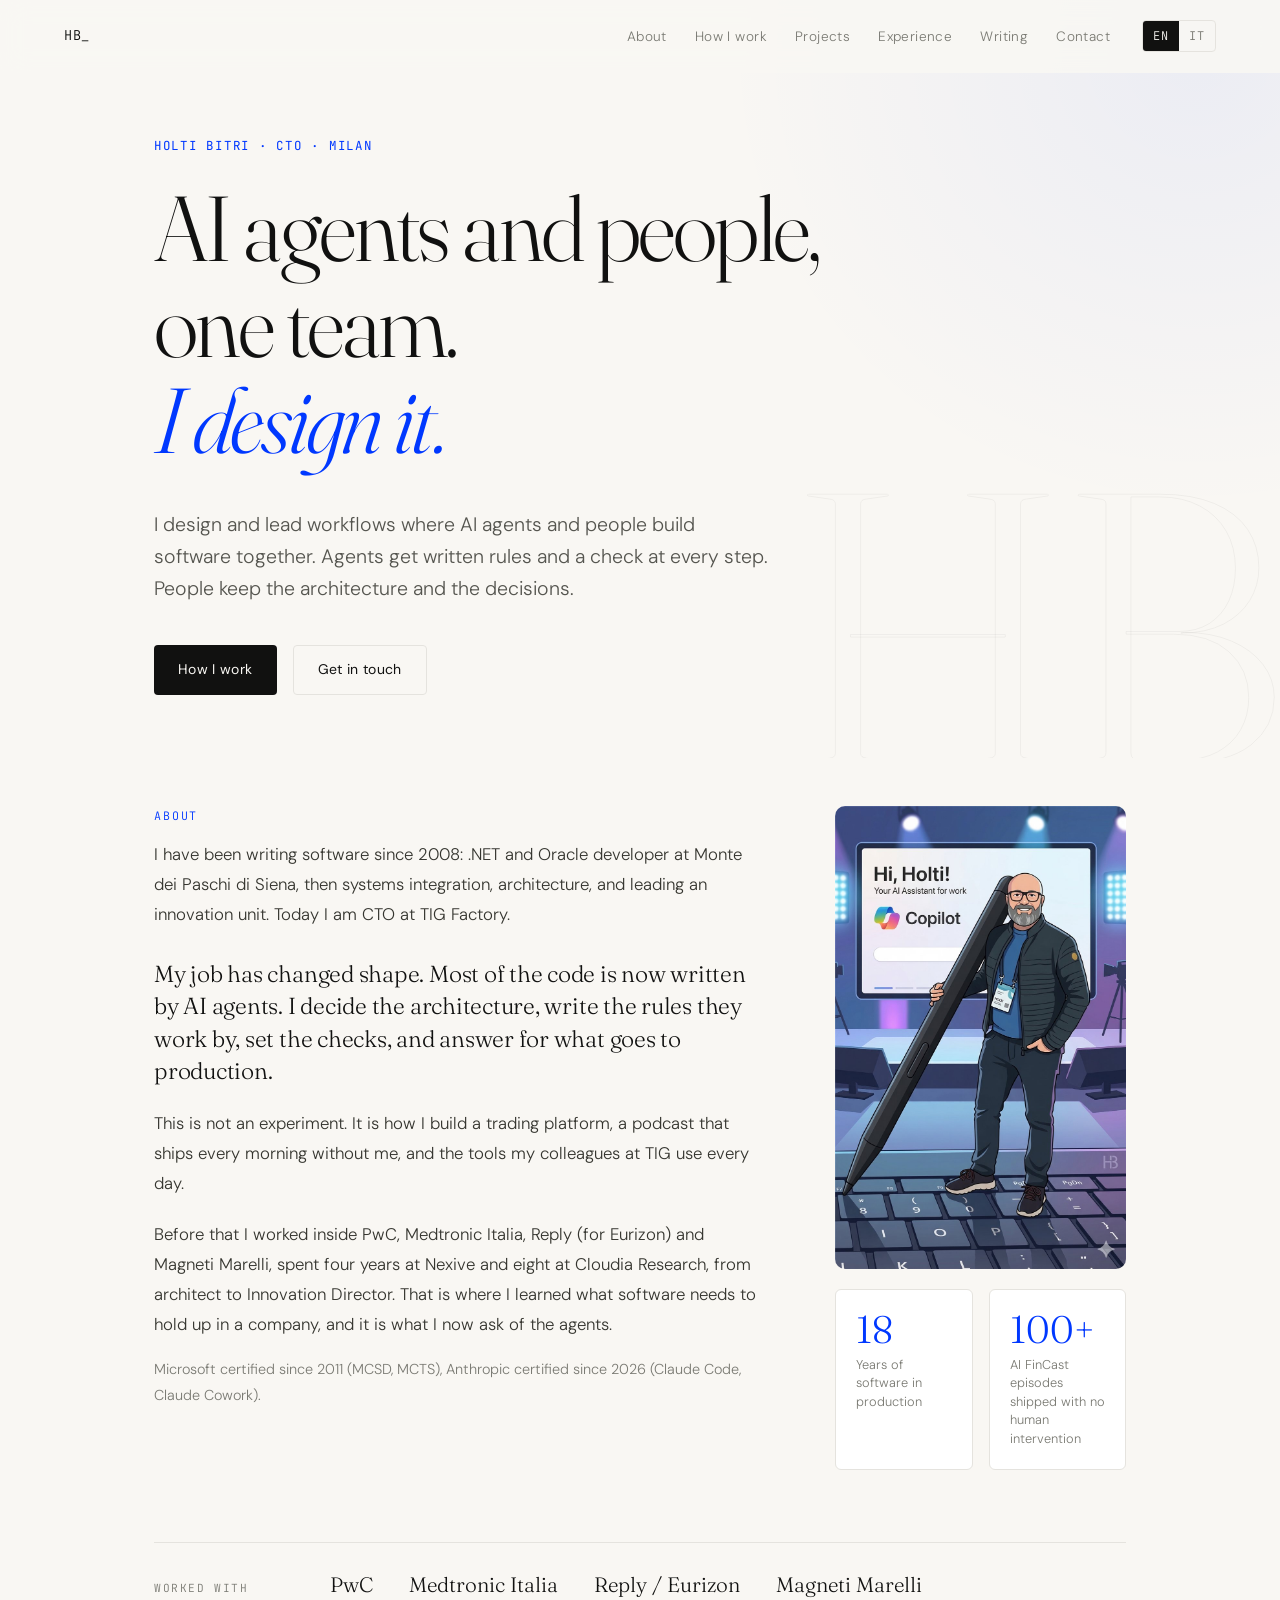
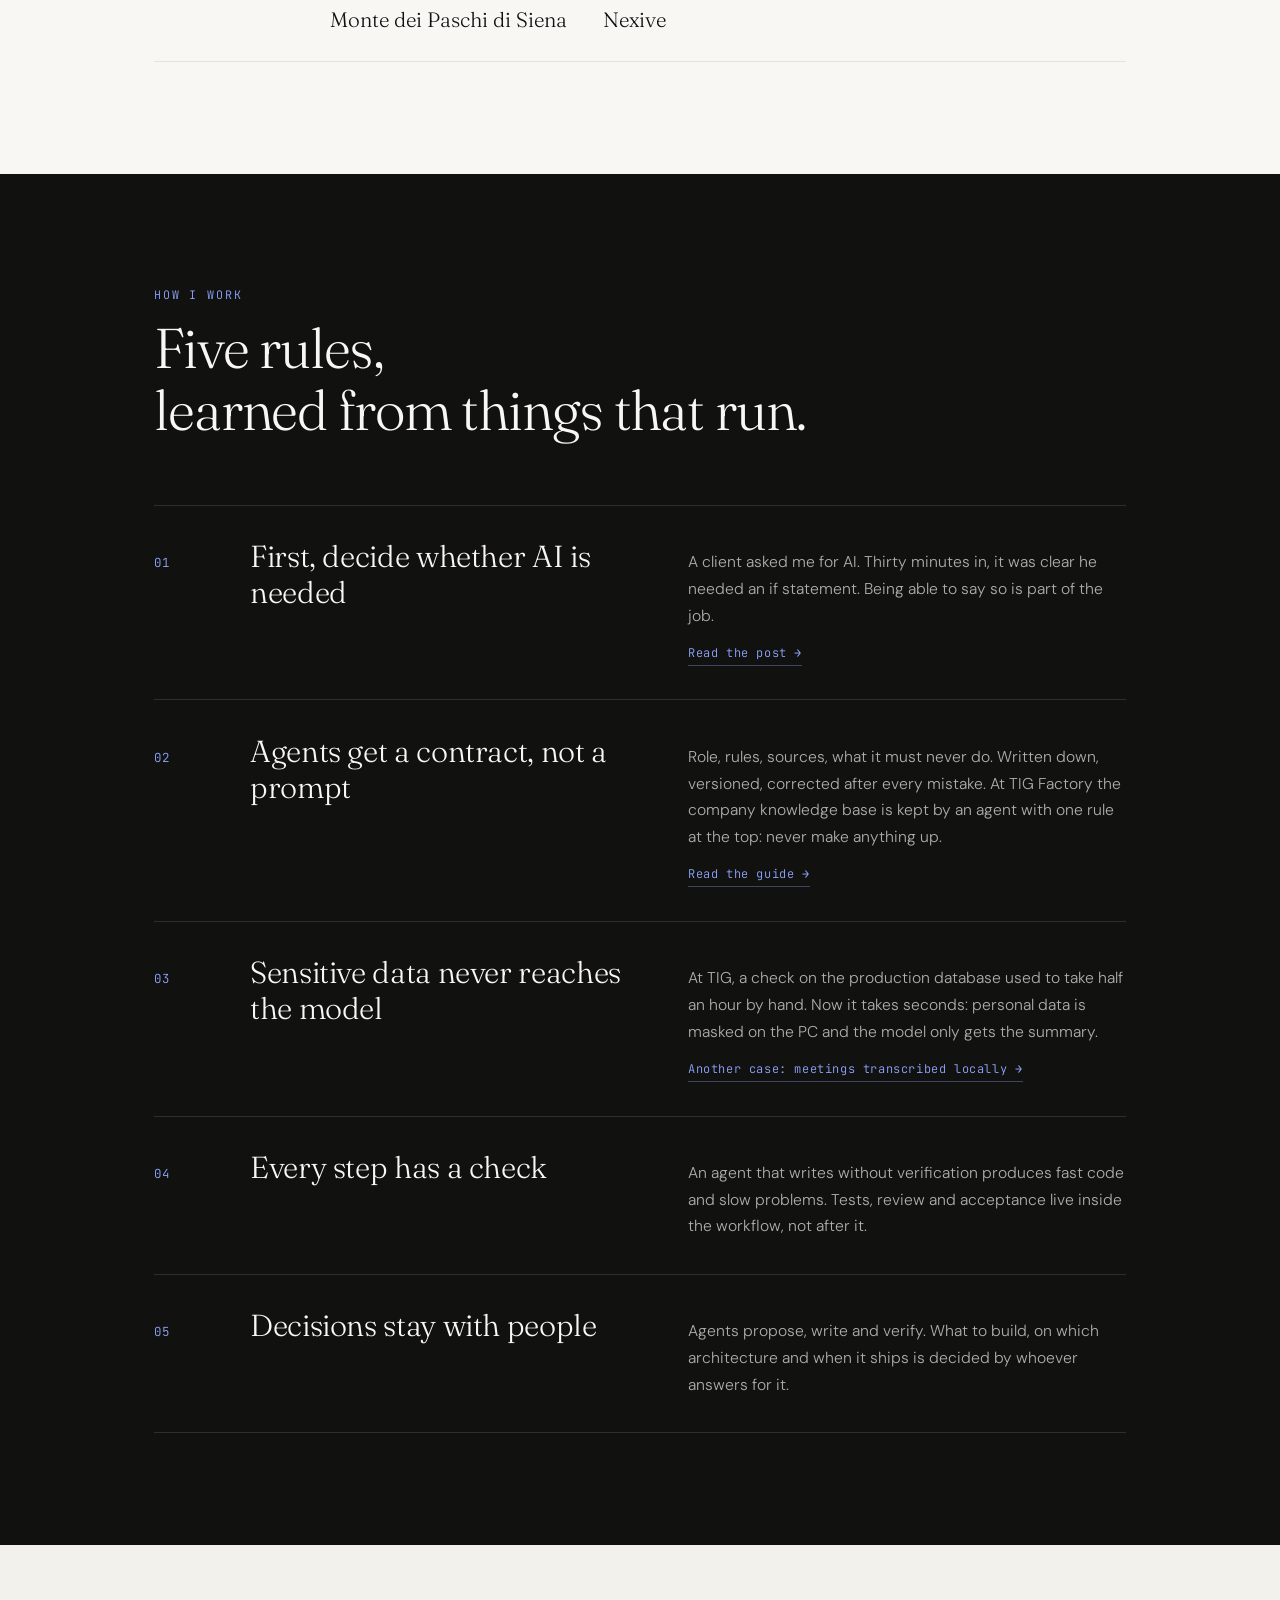
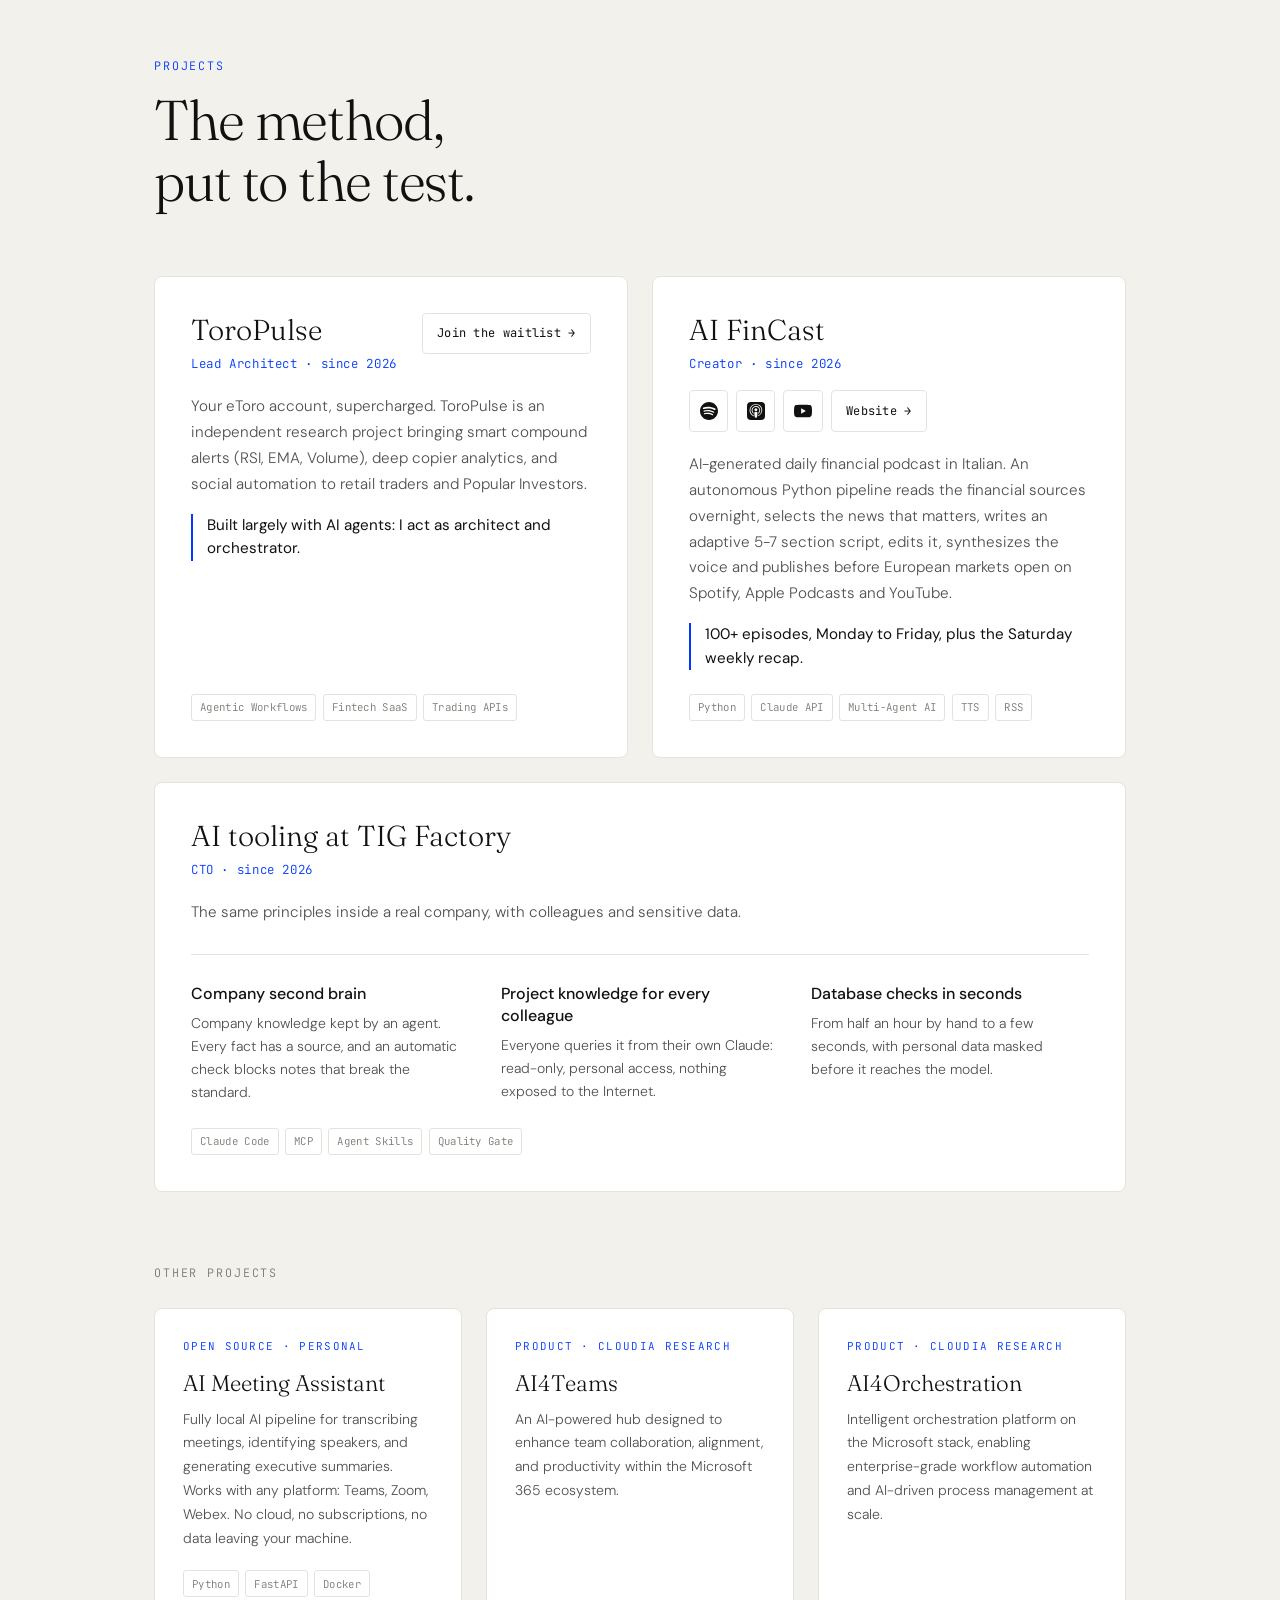
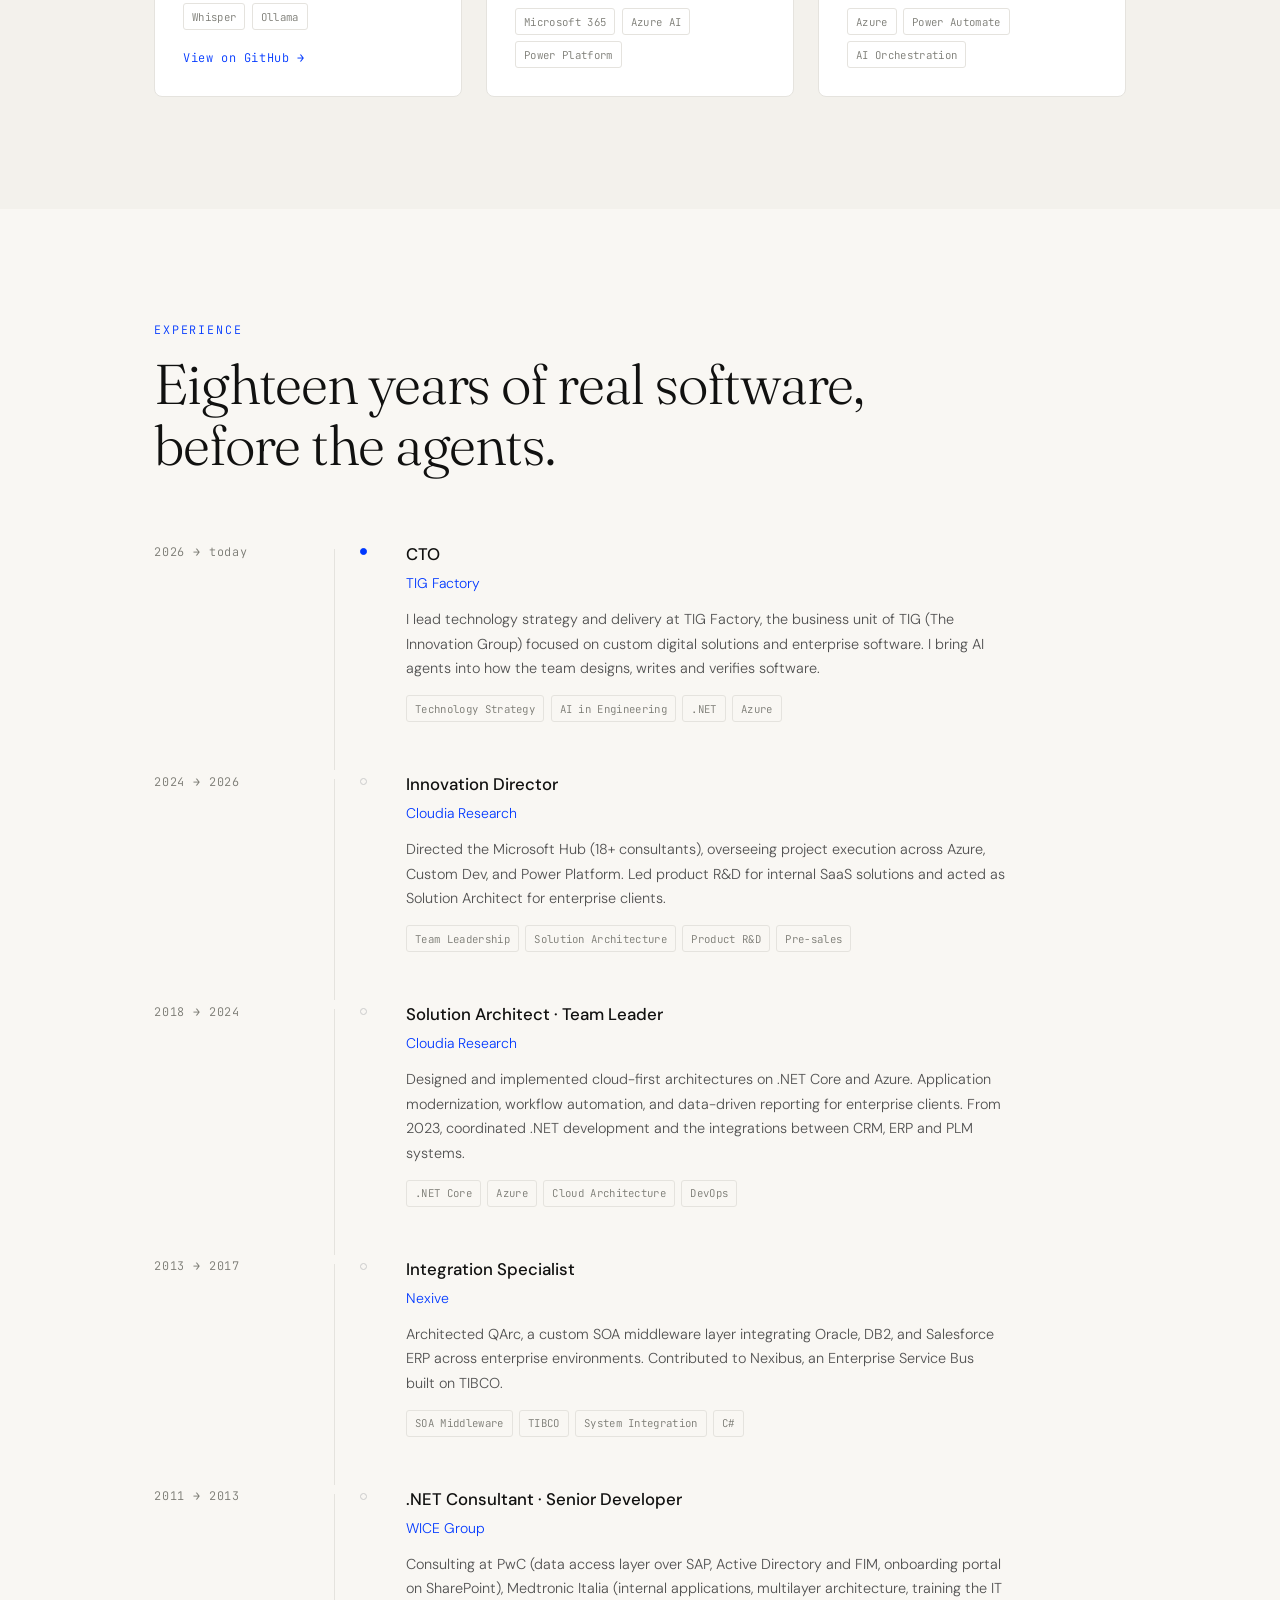
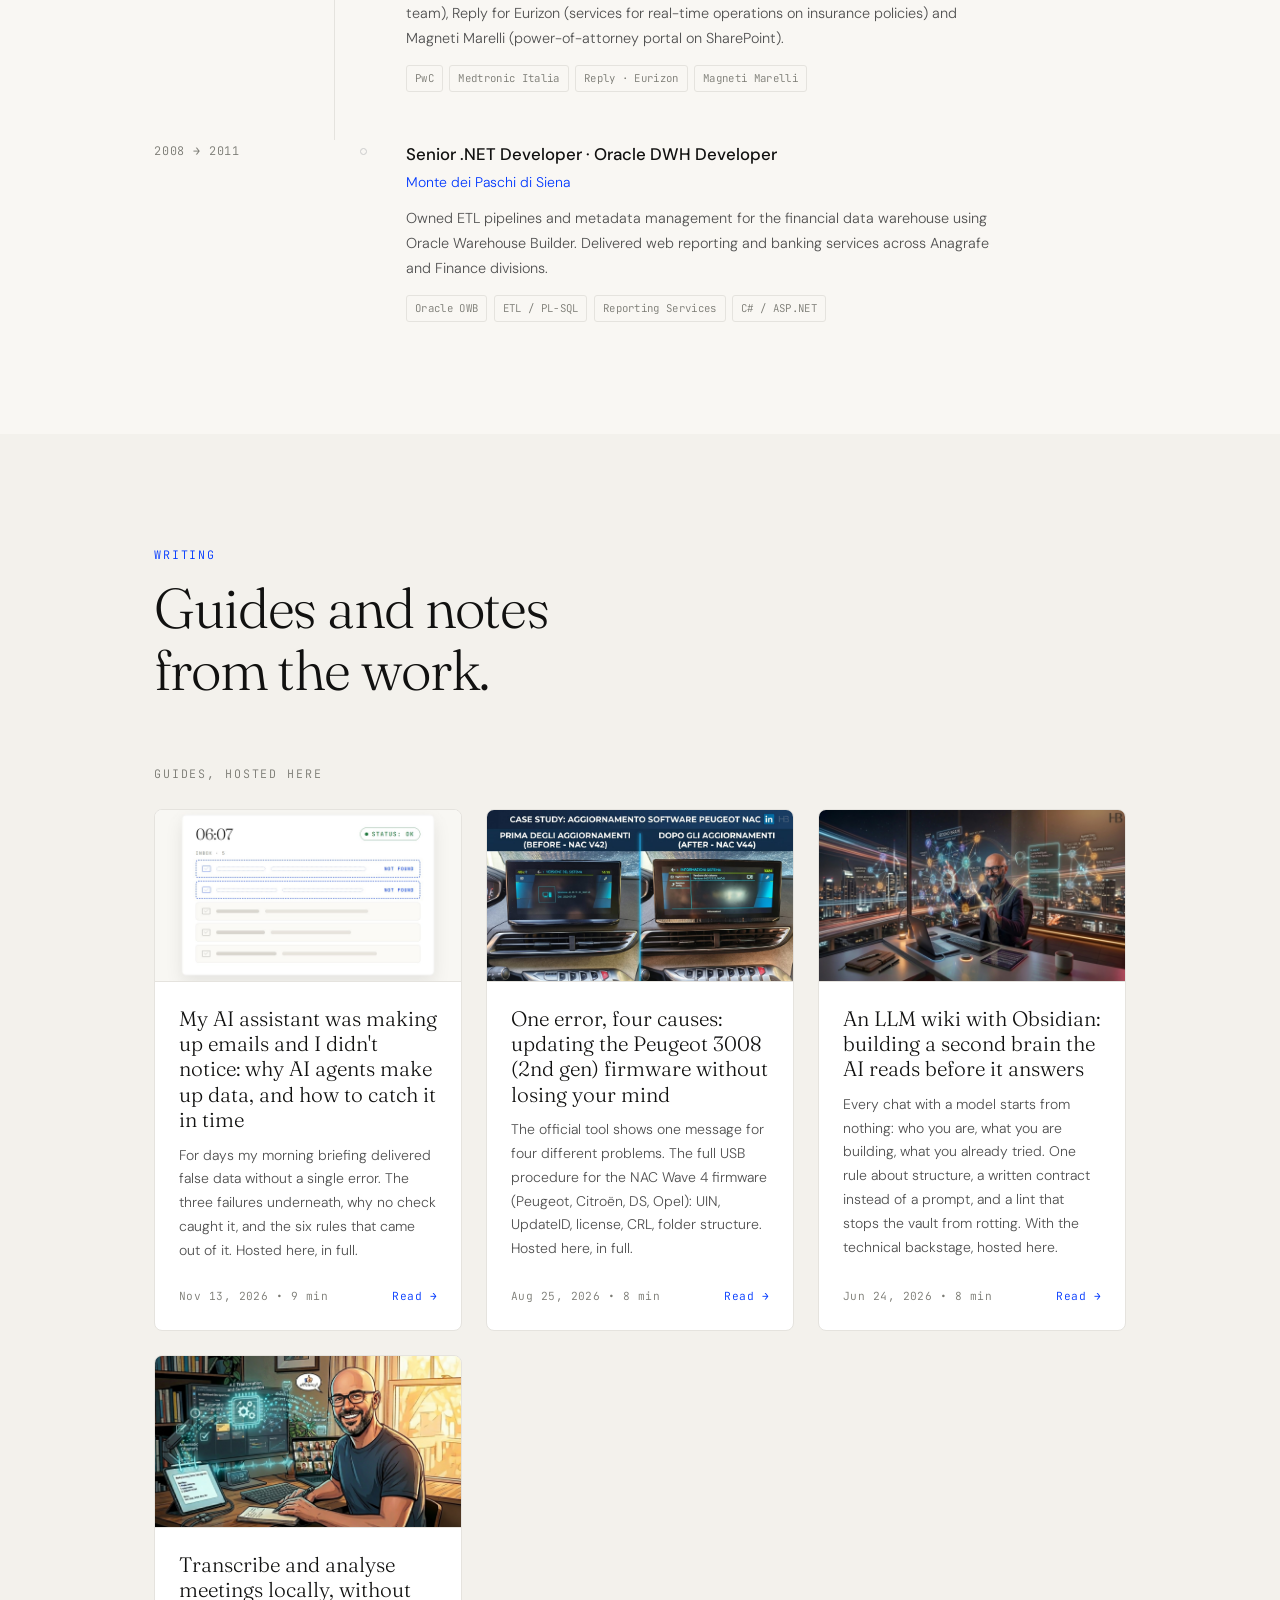
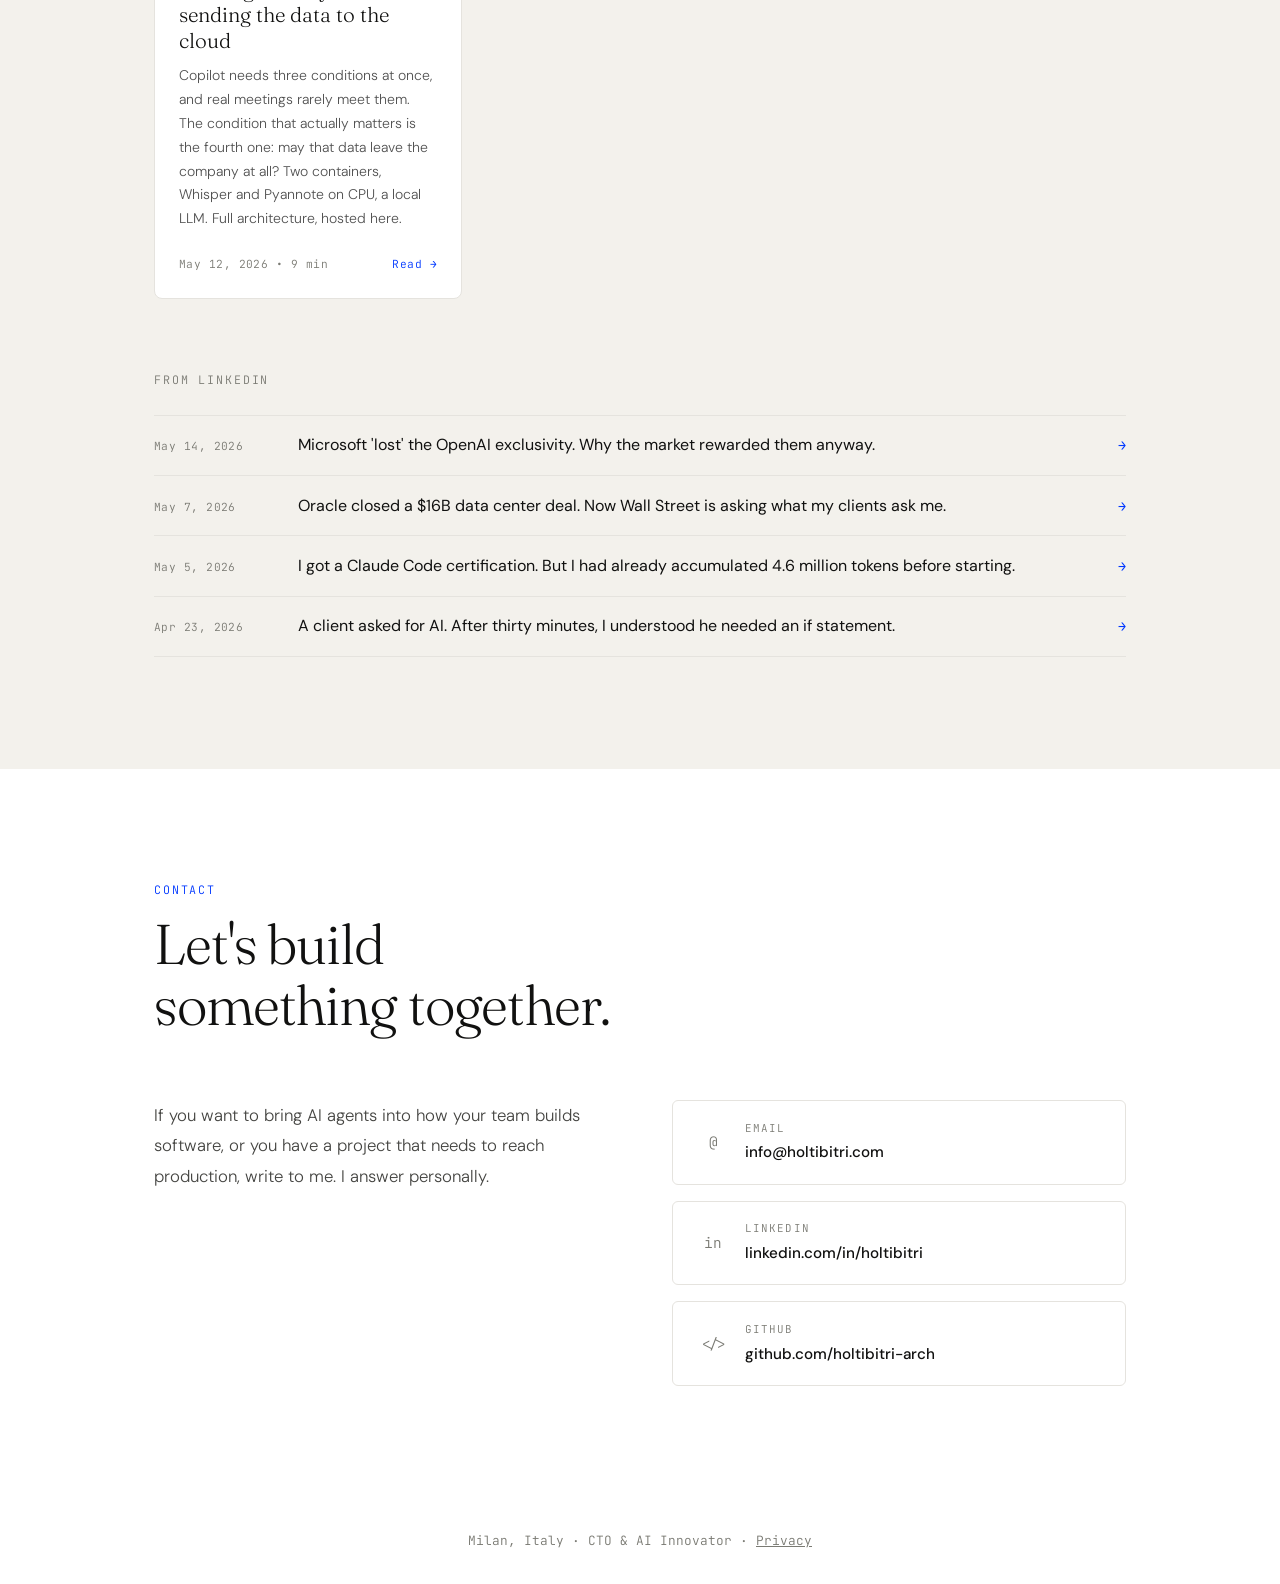
==== commit 485633e6: "feat(guide): l'assistente AI che inventava le mail, in italiano e in inglese Copertina con il suo so" ====
--- a/index.html
+++ b/index.html
@@ -6,7 +6,8 @@
   <!-- Pagina generata da tools/build_home.py. I testi stanno in tools/home_content.py,
        gli articoli in posts.json. Non modificare questo file a mano. -->
   <title>Holti Bitri | CTO: AI agents and people, one team</title>
-  <meta name="description" content="CTO at TIG Factory. I design workflows where AI agents and people build software together. The proof: ToroPulse, a fintech SaaS for eToro traders, and AI FinCast, an AI-generated financial podcast.">
+  <meta name="description" content="Holti Bitri, CTO at TIG Factory. I design workflows where AI agents and people build software together. In production: ToroPulse and AI FinCast.">
+  <meta name="robots" content="index, follow, max-snippet:-1, max-image-preview:large, max-video-preview:-1">
   <link rel="canonical" href="https://holtibitri.com/">
   <link rel="alternate" hreflang="en" href="https://holtibitri.com/">
   <link rel="alternate" hreflang="it" href="https://holtibitri.com/it/">
@@ -21,6 +22,7 @@
   <meta property="og:image:height" content="630">
   <meta property="og:locale" content="en_US">
   <meta property="og:locale:alternate" content="it_IT">
+  <meta property="og:updated_time" content="2026-11-13">
 
   <meta name="twitter:card" content="summary_large_image">
   <meta name="twitter:title" content="AI agents and people, one team. I design it.">
@@ -35,25 +37,76 @@
   <script type="application/ld+json">
   {
     "@context": "https://schema.org",
-    "@type": "Person",
-    "name": "Holti Bitri",
-    "jobTitle": "CTO & AI Innovator",
-    "description": "Holti Bitri, CTO. I design and lead workflows where AI agents and people build software together: written rules, a check at every step, human decisions.",
-    "url": "https://holtibitri.com/",
-    "image": "https://holtibitri.com/avatar.jpg",
-    "email": "mailto:info@holtibitri.com",
-    "worksFor": {
-      "@type": "Organization",
-      "name": "TIG Factory"
-    },
-    "address": {
-      "@type": "PostalAddress",
-      "addressLocality": "Milan",
-      "addressCountry": "IT"
-    },
-    "sameAs": [
-      "https://linkedin.com/in/holtibitri",
-      "https://github.com/holtibitri-arch"
+    "@graph": [
+      {
+        "@type": "WebSite",
+        "@id": "https://holtibitri.com/#website",
+        "url": "https://holtibitri.com/",
+        "name": "Holti Bitri",
+        "inLanguage": [
+          "en",
+          "it"
+        ],
+        "publisher": {
+          "@id": "https://holtibitri.com/#person"
+        }
+      },
+      {
+        "@type": "ProfilePage",
+        "@id": "https://holtibitri.com/#profile",
+        "url": "https://holtibitri.com/",
+        "name": "Holti Bitri | CTO: AI agents and people, one team",
+        "description": "Holti Bitri, CTO at TIG Factory. I design workflows where AI agents and people build software together. In production: ToroPulse and AI FinCast.",
+        "inLanguage": "en",
+        "isPartOf": {
+          "@id": "https://holtibitri.com/#website"
+        },
+        "mainEntity": {
+          "@id": "https://holtibitri.com/#person"
+        },
+        "dateModified": "2026-11-13",
+        "primaryImageOfPage": "https://holtibitri.com/img/og-en.png"
+      },
+      {
+        "@type": "Person",
+        "@id": "https://holtibitri.com/#person",
+        "name": "Holti Bitri",
+        "givenName": "Holti",
+        "familyName": "Bitri",
+        "jobTitle": "CTO & AI Innovator",
+        "description": "Holti Bitri, CTO. I design and lead workflows where AI agents and people build software together: written rules, a check at every step, human decisions.",
+        "url": "https://holtibitri.com/",
+        "image": "https://holtibitri.com/avatar.jpg",
+        "email": "mailto:info@holtibitri.com",
+        "worksFor": {
+          "@type": "Organization",
+          "name": "TIG Factory"
+        },
+        "address": {
+          "@type": "PostalAddress",
+          "addressLocality": "Milan",
+          "addressCountry": "IT"
+        },
+        "knowsAbout": [
+          "AI agents in software engineering",
+          "Agentic workflows",
+          "Software delivery with AI agents and people",
+          "Claude Code",
+          "Software architecture",
+          "Microsoft Azure",
+          ".NET",
+          "Systems integration",
+          "Technical leadership"
+        ],
+        "knowsLanguage": [
+          "it",
+          "en"
+        ],
+        "sameAs": [
+          "https://linkedin.com/in/holtibitri",
+          "https://github.com/holtibitri-arch"
+        ]
+      }
     ]
   }
   </script>
@@ -354,8 +407,19 @@
       </div>
       <span class="section-label sub-label">Guides, hosted here</span>
       <div class="guides-grid">
+        <a href="/articles/ai-agent-making-up-data/" class="guide-card reveal">
+          <img src="/img/assistente-ai-mail-inventate.jpg" alt="Illustration: a morning briefing showing status OK and five emails on the list, two of them drawn with dashed outlines and marked as not found" class="guide-cover" loading="lazy">
+          <div class="guide-body">
+            <h3 class="guide-title">My AI assistant was making up emails and I didn't notice: why AI agents make up data, and how to catch it in time</h3>
+            <p class="guide-excerpt">For days my morning briefing delivered false data without a single error. The three failures underneath, why no check caught it, and the six rules that came out of it. Hosted here, in full.</p>
+            <div class="guide-footer">
+              <span class="guide-meta">Nov 13, 2026 &bull; 9 min</span>
+              <span class="guide-cta">Read &rarr;</span>
+            </div>
+          </div>
+        </a>
         <a href="/articles/peugeot-3008-firmware-update-error/" class="guide-card reveal">
-          <img src="/img/peugeot-3008-nac-firmware-before-after.jpg" alt="" class="guide-cover" loading="lazy">
+          <img src="/img/peugeot-3008-nac-firmware-before-after.jpg" alt="Peugeot 3008 infotainment screen before and after the NAC firmware update: version 42.03.31.32 from 2020 on the left, version 44.07.33.32 on the right" class="guide-cover" loading="lazy">
           <div class="guide-body">
             <h3 class="guide-title">One error, four causes: updating the Peugeot 3008 (2nd gen) firmware without losing your mind</h3>
             <p class="guide-excerpt">The official tool shows one message for four different problems. The full USB procedure for the NAC Wave 4 firmware (Peugeot, Citroën, DS, Opel): UIN, UpdateID, license, CRL, folder structure. Hosted here, in full.</p>
@@ -366,7 +430,7 @@
           </div>
         </a>
         <a href="/articles/llm-wiki-obsidian-second-brain-ai/" class="guide-card reveal">
-          <img src="/img/llm-wiki-obsidian-secondo-cervello.jpg" alt="" class="guide-cover" loading="lazy">
+          <img src="/img/llm-wiki-obsidian-secondo-cervello.jpg" alt="Illustration: a desk in a night-time office in front of a city skyline, with a holographic knowledge graph labelled Second Brain and panels showing an AI agent linking nodes, summarising the day&#x27;s notes and suggesting related content" class="guide-cover" loading="lazy">
           <div class="guide-body">
             <h3 class="guide-title">An LLM wiki with Obsidian: building a second brain the AI reads before it answers</h3>
             <p class="guide-excerpt">Every chat with a model starts from nothing: who you are, what you are building, what you already tried. One rule about structure, a written contract instead of a prompt, and a lint that stops the vault from rotting. With the technical backstage, hosted here.</p>
@@ -377,7 +441,7 @@
           </div>
         </a>
         <a href="/articles/transcribe-meetings-locally-without-cloud/" class="guide-card reveal">
-          <img src="/img/ai-meeting-assistant-locale.jpg" alt="" class="guide-cover" loading="lazy">
+          <img src="/img/ai-meeting-assistant-locale.jpg" alt="Illustration of a desk setup: a monitor showing the meeting dashboard, a laptop on a video call with the team and a tablet showing the summary, with labels for automatic transcription, chapters and task allocation" class="guide-cover" loading="lazy">
           <div class="guide-body">
             <h3 class="guide-title">Transcribe and analyse meetings locally, without sending the data to the cloud</h3>
             <p class="guide-excerpt">Copilot needs three conditions at once, and real meetings rarely meet them. The condition that actually matters is the fourth one: may that data leave the company at all? Two containers, Whisper and Pyannote on CPU, a local LLM. Full architecture, hosted here.</p>
@@ -430,14 +494,14 @@
               <span class="contact-link-value">info@holtibitri.com</span>
             </div>
           </a>
-          <a href="https://linkedin.com/in/holtibitri" target="_blank" rel="noopener noreferrer" class="contact-link">
+          <a href="https://linkedin.com/in/holtibitri" target="_blank" rel="me noopener noreferrer" class="contact-link">
             <div class="contact-link-icon" aria-hidden="true">in</div>
             <div class="contact-link-info">
               <span class="contact-link-label">LinkedIn</span>
               <span class="contact-link-value">linkedin.com/in/holtibitri</span>
             </div>
           </a>
-          <a href="https://github.com/holtibitri-arch" target="_blank" rel="noopener noreferrer" class="contact-link">
+          <a href="https://github.com/holtibitri-arch" target="_blank" rel="me noopener noreferrer" class="contact-link">
             <div class="contact-link-icon" aria-hidden="true">&lt;/&gt;</div>
             <div class="contact-link-info">
               <span class="contact-link-label">GitHub</span>
